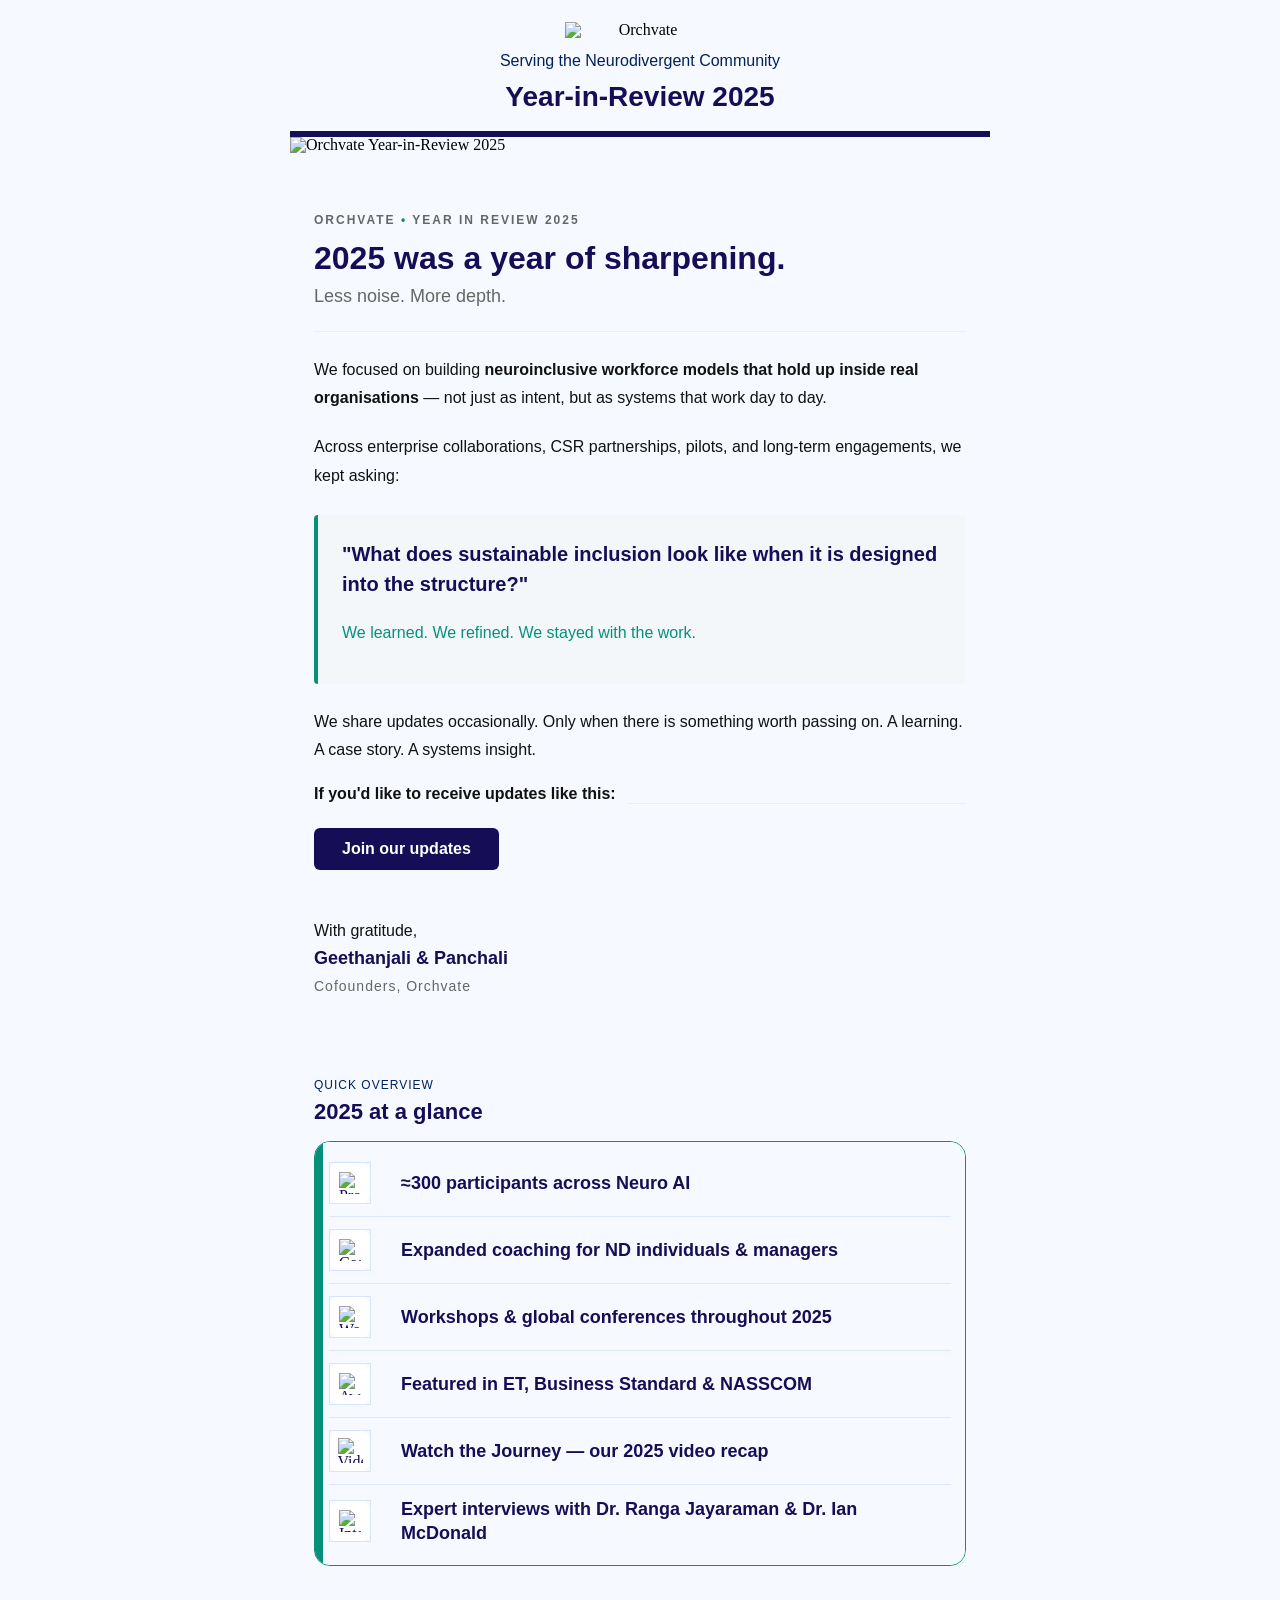
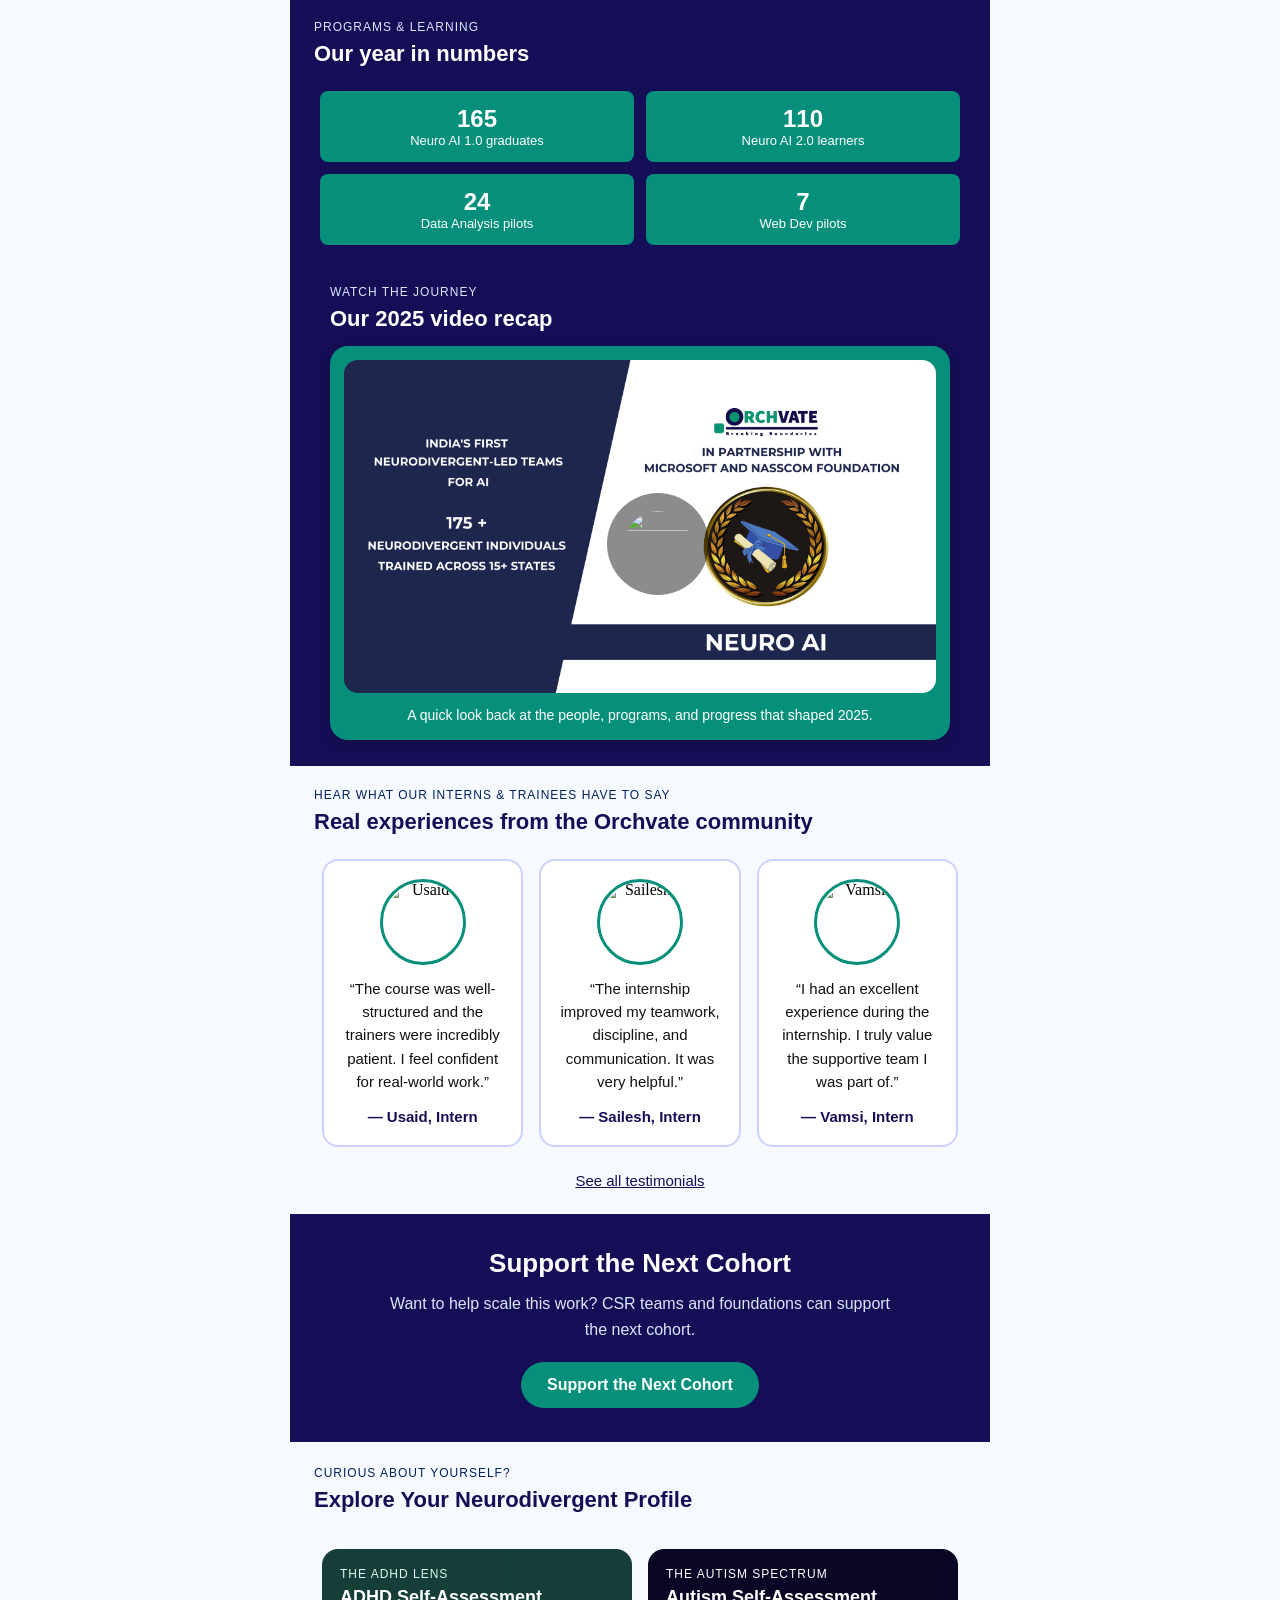
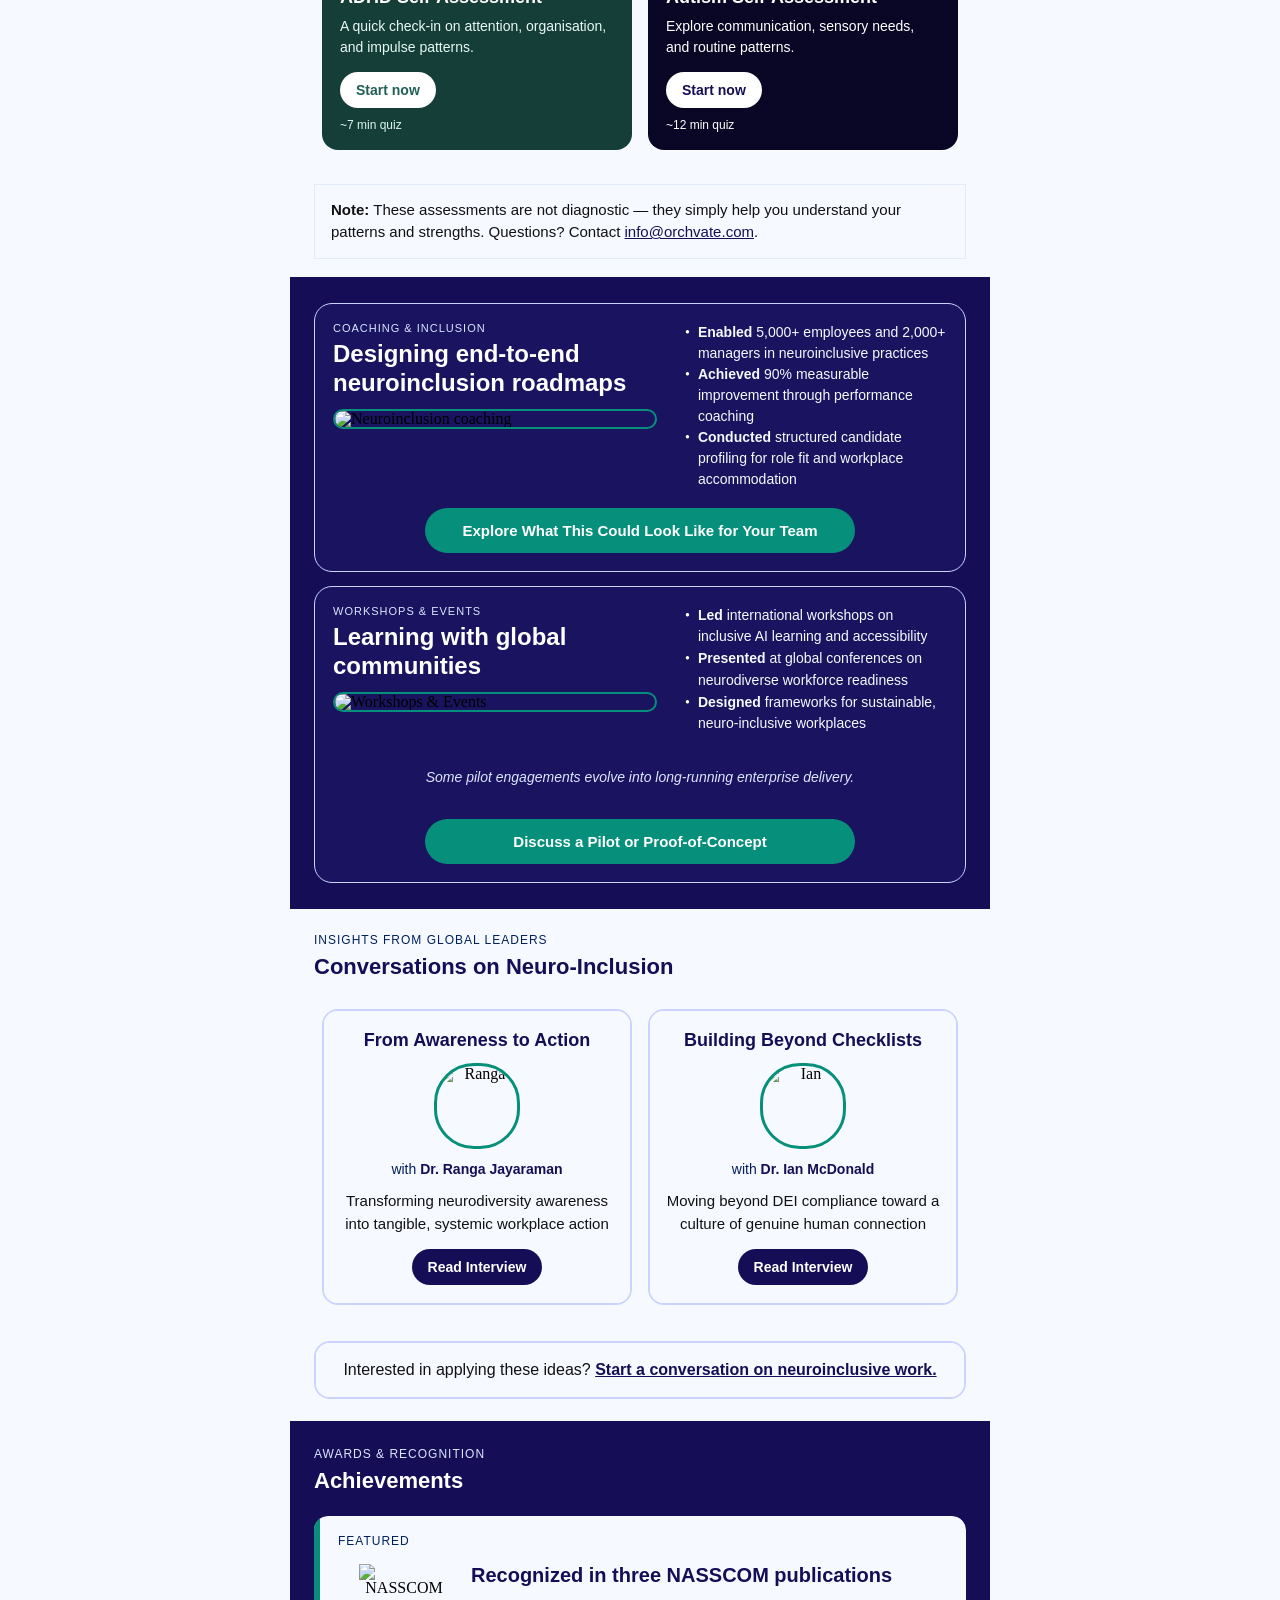
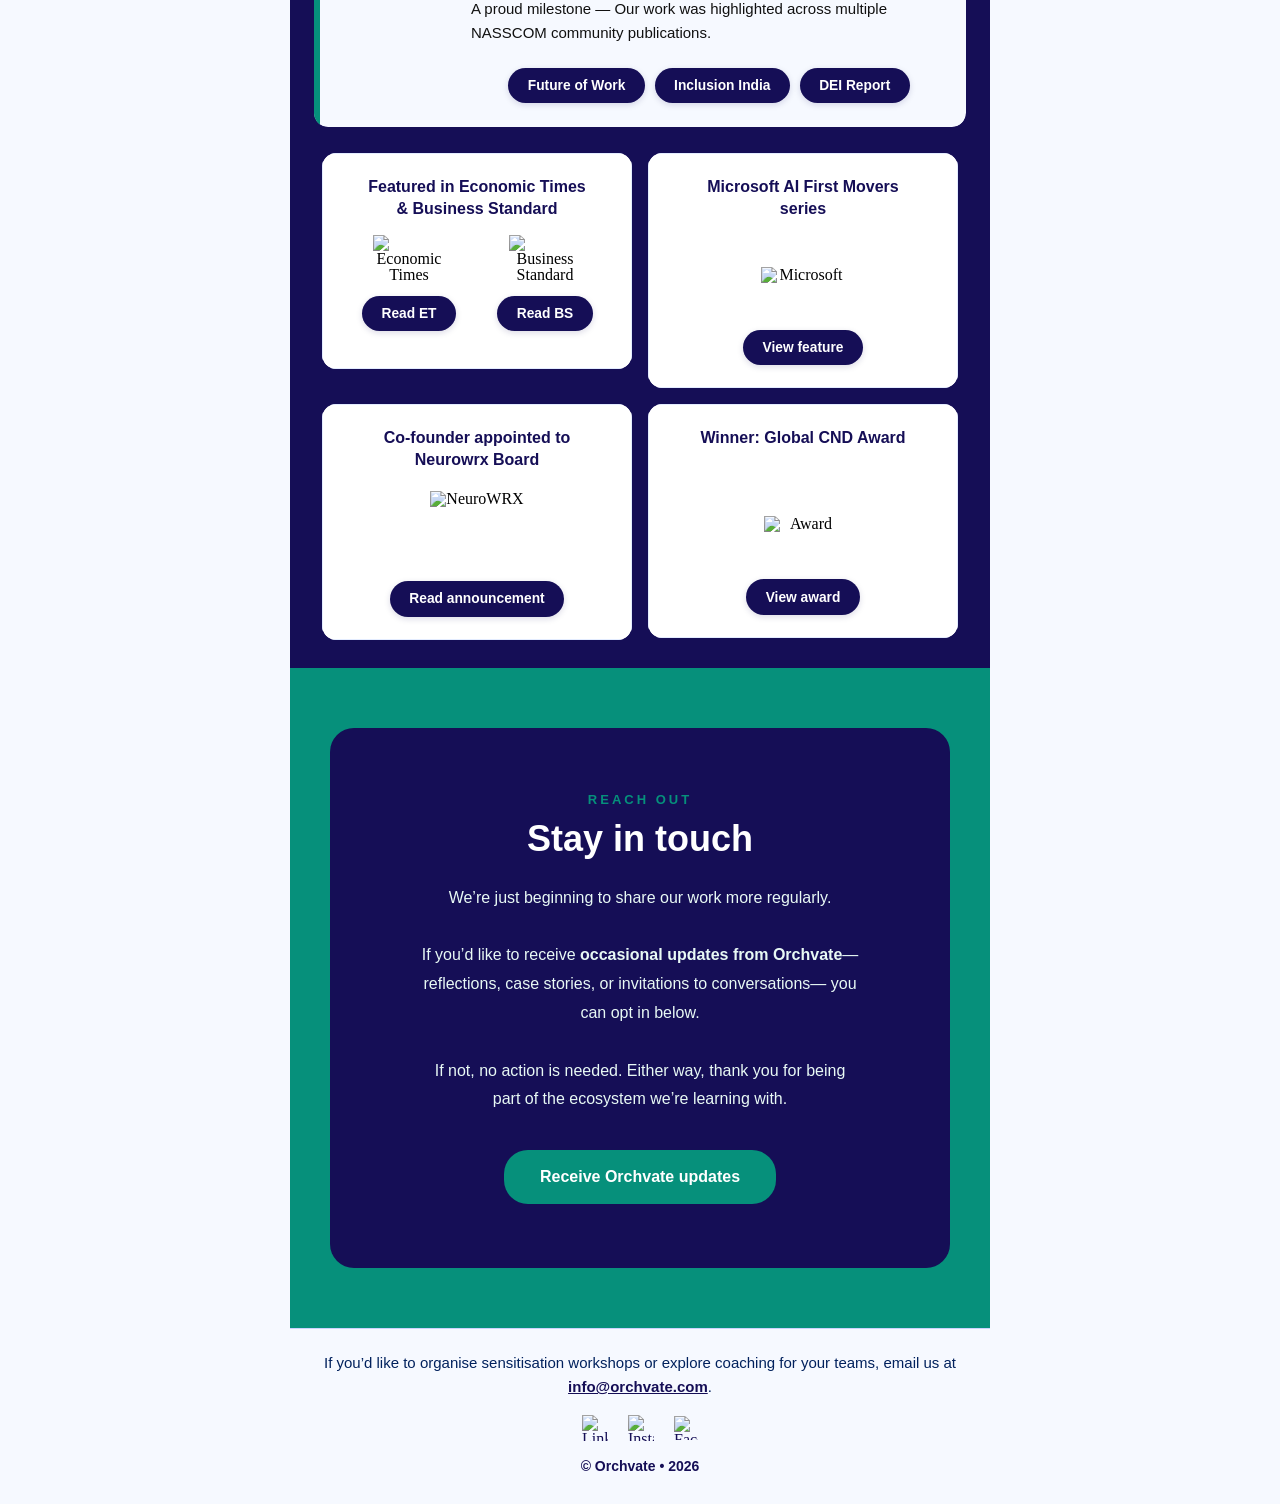
==== index.html @ f8063598 "Updated email template styling and mobile responsiveness" ====
<!DOCTYPE html>
<html xmlns:v="urn:schemas-microsoft-com:vml" xmlns:o="urn:schemas-microsoft-com:office:office">
<head>
  <meta charset="UTF-8">
  <meta http-equiv="X-UA-Compatible" content="IE=edge">
  <meta name="viewport" content="width=device-width, initial-scale=1.0">
  <title>Orchvate | Year-in-Review 2025</title>
  <!--[if (gte mso 9)|(IE)]>
  <xml>
    <o:OfficeDocumentSettings>
      <o:AllowPNG/>
      <o:PixelsPerInch>96</o:PixelsPerInch>
    </o:OfficeDocumentSettings>
  </xml>
  <![endif]-->
<script type="text/javascript">
var appInsights=window.appInsights||function(a){
function b(a){t[a]=function(){var b=arguments;t.queue.push(function(){t[a].apply(t,b)})}}
var t={config:a},u=document,v=window,o="script",s=u.createElement(o),f,l;
s.src="https://js.monitor.azure.com/scripts/b/ai.2.min.js";
u.getElementsByTagName(o)[0].parentNode.appendChild(s);
t.cookie=u.cookie;
t.queue=[];
for(f=["trackEvent","trackPageView","trackException","trackTrace","trackDependencyData"];f.length;)b(f.pop());
return t;
}({
connectionString: "InstrumentationKey=6f8ab2d0-e0c7-4ea2-8169-5edf9242551f;IngestionEndpoint=https://eastus-8.in.applicationinsights.azure.com/;LiveEndpoint=https://eastus.livediagnostics.monitor.azure.com/;ApplicationId=22361aff-ba99-461e-9760-3ef1b5212236"
});
window.appInsights=appInsights;
appInsights.trackPageView();
</script>  
<style type="text/css">
		body{
			margin:0;
			padding:0;
			background:#f6f9ff;
			-webkit-text-size-adjust:100%;
			-ms-text-size-adjust:100%;
		}
		table,td{
			border-collapse:collapse;
			mso-table-lspace:0pt;
			mso-table-rspace:0pt;
		}
		img{
			border:0;
			height:auto;
			line-height:100%;
			outline:none;
			text-decoration:none;
			-ms-interpolation-mode:bicubic;
			display:block;
		}
		a{
			text-decoration:none;
			color:#150e56;
		}
		.ExternalClass *{
			line-height:100%;
		}
		.appleLinks a{
			color:inherit !important;
			text-decoration:none !important;
		}
		.container{
			width:100%;
			max-width:700px;
			margin:0 auto;
		}
		.pb-0{
			padding-bottom:0 !important;
		}
		.pt-0{
			padding-top:0 !important;
		}
		.px{
			padding-left:24px;
			padding-right:24px;
		}
		.section-title{
			font-family:Arial,Helvetica,sans-serif;
			color:#150e56;
			font-size:22px;
			line-height:1.3;
			margin:0;
			font-weight:bold;
		}
		.body-text{
			font-family:Arial,Helvetica,sans-serif;
			color:#111111;
			font-size:16px;
			line-height:1.6;
			margin:0;
		}
		.eyebrow{
			font-family:Arial,Helvetica,sans-serif;
			color:#01215d;
			font-size:12px;
			letter-spacing:1px;
			text-transform:uppercase;
			margin:0;
		}
		.stat-box{
			background:#f6f9ff;
			border:1px solid #e3ecff;
			border-radius:8px;
		}
		.stat-number{
			font-size:24px;
			font-weight:bold;
			color:#150e56;
			font-family:Arial,Helvetica,sans-serif;
		}
		.stat-label{
			font-size:13px;
			color:#01215d;
			font-family:Arial,Helvetica,sans-serif;
		}
		.btn{
			background:#150e56;
			color:#ffffff;
			border-radius:24px;
		}
		.btn a{
			color:#ffffff !important;
			display:inline-block;
			padding:12px 20px;
			font-family:Arial,Helvetica,sans-serif;
			font-size:16px;
		}
		.footer-text{
			font-family:Arial,Helvetica,sans-serif;
			color:#f6f9ff;
			font-size:13px;
			line-height:1.6;
			margin:0;
		}
	@media screen and (max-width:599px){
		.px{
			padding-left:16px !important;
			padding-right:16px !important;
		}
		#general_conversation td[style*="padding:60px"] {
			padding: 40px 16px !important;
		}
		.newsletter-card {
			padding: 40px 20px !important;
			border-radius: 16px !important;
		}
		.newsletter-heading {
			font-size: 26px !important;
		}
		.newsletter-text {
			font-size: 15px !important;
			text-align: center !important;
		}
		.stack td{
			display:block !important;
			width:100% !important;
		}
		.stack, .stack table, .stack td, .stack tr {
			height: auto !important;
			padding-left: 4px !important;
			padding-right: 4px !important;
		}
		.mobile-center, .mobile-center td, .mobile-center h3, .mobile-center p, .mobile-center h4 {
			text-align:center !important;
		}
		.btn-stack {
			display: block !important;
			width: 100% !important;
			margin-bottom: 15px !important;
			padding-right: 0 !important;
		}
		.btn-stack table {
			width: 100% !important;
		}
		.btn-stack table a {
			display: block !important;
			text-align: center !important;
		}
		#awards .px {
			text-align: center !important;
		}
		#awards .stack td {
			padding-top: 15px !important;
			padding-bottom: 15px !important;
		}
		#awards .stack > tbody > tr > td {
			padding-bottom: 10px !important;
		}
		td[style*="linear-gradient"] {
			padding-left: 20px !important;
			background: linear-gradient(to right, #06907b 0, #06907b 10px, #f6f9ff 10px, #f6f9ff 100%) !important;
		}
	}

    /* NASSCOM Achievements Buttons (Desktop & Global) */
    .nasscom-btns td {
        padding: 5px !important;
    }
    .nasscom-btn {
        display: inline-block !important;
        background-color: #150e56 !important;
        color: #ffffff !important;
        padding: 10px 22px !important;
        border-radius: 999px !important;
        font-family: Arial, sans-serif !important;
        font-size: 14px !important;
        font-weight: bold !important;
        text-decoration: none !important;
        transition: all 0.3s ease !important;
        box-shadow: 0 2px 6px rgba(21, 14, 86, 0.15) !important;
    }
    .nasscom-btn:visited { color: #ffffff !important; }
    .nasscom-btn:hover {
        background-color: #01215d !important;
        transform: translateY(-2px) !important;
        box-shadow: 0 5px 15px rgba(21, 14, 86, 0.3) !important;
        color: #ffffff !important;
    }

    @media screen and (max-width:599px){
        .nasscom-btns tr {
            display: block !important;
            text-align: center !important;
        }
		.nasscom-btns td {
			display: inline-block !important;
			width: 48% !important;
			padding: 4px !important;
			box-sizing: border-box !important;
            vertical-align: top !important;
		}
		.nasscom-btns td:last-child {
			width: 100% !important;
			display: block !important;
			padding-top: 10px !important;
		}
        .nasscom-btn {
            display: block !important;
            max-width: 160px !important;
            margin: 0 auto !important;
            padding: 12px 10px !important;
            font-size: 13px !important;
        }
	}
	.modal-overlay {
		position: fixed;
		top: 0;
		left: 0;
		width: 100%;
		height: 100%;
		background: rgba(0, 0, 0, 0.7);
		display: none;
		align-items: center;
		justify-content: center;
		z-index: 99999;
		backdrop-filter: blur(5px);
		padding: 20px;
		box-sizing: border-box;
	}
	.modal-content {
		background: #ffffff;
		width: 100%;
		max-width: 550px;
		max-height: 90vh; /* Limit height to 90% of viewport */
		overflow-y: auto; /* Add vertical scrollbar if needed */
		padding: 35px;
		border-radius: 16px;
		position: relative;
		box-shadow: 0 25px 50px -12px rgba(0, 0, 0, 0.25);
		animation: modalFadeIn 0.4s ease-out;
		box-sizing: border-box;
		font-family: Arial, Helvetica, sans-serif;
	}
	/* Custom scrollbar for better look */
	.modal-content::-webkit-scrollbar {
		width: 8px;
	}
	.modal-content::-webkit-scrollbar-track {
		background: #f1f1f1;
		border-radius: 10px;
	}
	.modal-content::-webkit-scrollbar-thumb {
		background: #cad3ff;
		border-radius: 10px;
	}
	.modal-content::-webkit-scrollbar-thumb:hover {
		background: #150e56;
	}
	@keyframes modalFadeIn {
		from { opacity: 0; transform: scale(0.95); }
		to { opacity: 1; transform: scale(1); }
	}
	.modal-close {
		position: absolute;
		top: 15px;
		right: 15px;
		font-size: 28px;
		cursor: pointer;
		color: #999;
		line-height: 1;
		transition: color 0.2s;
	}
	.modal-close:hover { color: #150e56; }
	.modal-logo { text-align: center; margin-bottom: 25px; }
	.modal-logo img { width: 140px; margin: 0 auto; display: block; }
	.modal-title { font-size: 26px; color: #150e56; font-weight: bold; margin-bottom: 12px; }
	.modal-desc { font-size: 15px; line-height: 1.6; color: #333; margin-bottom: 20px; }
	.modal-notice { 
		background: #f4f7fa; padding: 12px 16px; border-left: 4px solid #06907b; 
		border-radius: 4px; font-size: 13px; color: #666; margin-bottom: 20px;
	}
	.modal-form-group { margin-bottom: 18px; }
	.modal-label { display: block; font-size: 14px; font-weight: bold; color: #150e56; margin-bottom: 6px; }
	.modal-input { 
		width: 100%; padding: 12px; border: 1px solid #cad3ff; border-radius: 8px; 
		box-sizing: border-box; font-size: 15px; outline: none; transition: border-color 0.2s;
		font-family: inherit;
	}
	.modal-input:focus { border-color: #150e56; }
	.modal-input.invalid { border-color: #cf222e; background: #fff8f8; }
	.modal-error { color: #cf222e; font-size: 12px; margin-top: 4px; display: none; }
	.modal-consent { display: flex; align-items: flex-start; gap: 10px; margin-top: 20px; cursor: pointer; }
	.modal-consent input { margin-top: 3px; }
	.modal-consent-text { font-size: 14px; color: #666; line-height: 1.4; }
	.modal-submit { 
		background: #150e56; color: #fff; border: none; padding: 14px 30px; 
		border-radius: 30px; font-size: 16px; font-weight: bold; cursor: pointer; 
		width: 100%; margin-top: 25px; transition: background 0.2s;
		font-family: inherit;
	}
	.modal-submit:hover { background: #01215d; }
	

	.success-icon {
		width: 70px;
		height: 70px;
		background: #06907b;
		border-radius: 50%;
		display: flex;
		align-items: center;
		justify-content: center;
		margin: 0 auto 20px;
	}
	.success-icon svg { width: 40px; height: 40px; fill: white; }
	.modal-success { text-align: center; display: none; }
	.modal-success h2 { font-size: 24px; color: #150e56; margin-bottom: 15px; font-weight: bold; }
	.modal-success p { font-size: 15px; color: #555; line-height: 1.6; margin-bottom: 15px; }
	.success-divider { height: 4px; background: #06907b; width: 60px; margin: 20px auto; border-radius: 2px; }
</style></head>
<body style="margin:0; padding:0;">

  <table role="presentation" width="100%" cellpadding="0" cellspacing="0" border="0" bgcolor="#f6f9ff"></table>
    <tr>
      <td align="center">
        <table role="presentation" class="container" width="100%" cellpadding="0" cellspacing="0" border="0" bgcolor="#f6f9ff" style="background:#f6f9ff;">
          <tr>
            
     <!-- =========================
              HEADER
     ========================= -->
  <tr>
    <td bgcolor="#f6f9ff" class="px" style="padding-top:22px;padding-bottom:18px;text-align:center;">

      <img src="https://mcusercontent.com/201e76b8f447ee4c8b7fbe53e/images/c2e0273b-0dab-d392-fe35-965293bee40c.png"
          width="150"
          alt="Orchvate"
          style="display:block;margin:0 auto 10px;border:0;outline:none;text-decoration:none;height:auto;">

      <p style="margin:0 0 6px;font-family:Arial,Helvetica,sans-serif;font-size:16px;line-height:1.6;color:#01215d;">
        Serving the Neurodivergent Community
      </p>

      <p style="margin:0;font-family:Arial,Helvetica,sans-serif;font-size:28px;line-height:1.2;color:#150e56;font-weight:bold;">
        Year-in-Review 2025
      </p>

    </td>
  </tr>

  <tr>
    <td bgcolor="#150e56" style="height:6px;line-height:6px;font-size:6px;">&nbsp;</td>
  </tr>

    <tr>
    <td style="padding:0;">
      <img
        src="https://mcusercontent.com/201e76b8f447ee4c8b7fbe53e/images/01b83340-f389-9714-871e-f30c2512ade4.png"
        width="700"
        alt="Orchvate Year-in-Review 2025"
        style="display:block;width:100%;max-width:700px;height:auto;"
        border="0"
      >
    </td>
  </tr>

 <!-- NOTE FROM FOUNDERS -->
  <tr>
    <td class="px" style="padding-top:60px; padding-bottom:60px; background-color:#f6f9ff; text-align:left;">
      
      <div style="margin:0;">

        <p style="margin:0 0 12px; font-family:Arial,Helvetica,sans-serif; font-size:12px; letter-spacing:2px; text-transform:uppercase; color:#666; font-weight:bold;">
          Orchvate <span style="color:#06907b;">•</span> Year in Review 2025
        </p>

        <h1 style="margin:0 0 8px; font-family:Arial,Helvetica,sans-serif; font-size:32px; line-height:1.2; font-weight:bold; color:#150e56;">
          2025 was a year of sharpening.
        </h1>
        
        <p style="margin:0 0 24px; font-family:Arial,Helvetica,sans-serif; font-size:18px; color:#666;">
          Less noise. More depth.
        </p>

        <div style="height:1px; background:#eeeeee; margin:0 0 24px;"></div>

        <p class="body-text" style="margin:0 0 20px; font-size:16px; line-height:1.8; color:#111111;">
          We focused on building <strong>neuroinclusive workforce models that hold up inside real organisations</strong> — not just as intent, but as systems that work day to day.
        </p>

        <p class="body-text" style="margin:0 0 20px; font-size:16px; line-height:1.8; color:#111111;">
          Across enterprise collaborations, CSR partnerships, pilots, and long-term engagements, we kept asking:
        </p>

        <div style="margin:24px 0; padding:24px; background-color:#f4f7fa; border-left:4px solid #06907b; border-radius:4px;">
          <p style="margin:0 0 20px; font-family:Arial,Helvetica,sans-serif; font-size:20px; line-height:1.5; color:#150e56; font-weight:bold;">
            "What does sustainable inclusion look like when it is designed into the structure?"
          </p>
          <p style="margin:0 0 12px; font-family:Arial,Helvetica,sans-serif; font-size:16px; line-height:1.8; color:#06907b; font-weight:normal;">
            We learned. We refined. We stayed with the work.
          </p>
          
        </div>

        <p class="body-text" style="margin:0 0 20px; font-size:16px; line-height:1.8; color:#111111;">
          We share updates occasionally. Only when there is something worth passing on. A learning. A case story. A systems insight.
        </p>

        <table role="presentation" width="100%" cellpadding="0" cellspacing="0" border="0" style="margin-bottom:20px;">
          <tr>
            <td style="font-family:Arial,Helvetica,sans-serif; font-size:16px; color:#111111; font-weight:bold; width:1%; white-space:nowrap; padding-right:12px;">
              If you'd like to receive updates like this:
            </td>
            <td style="border-bottom:1px solid #eeeeee;">&nbsp;</td>
          </tr>
        </table>

        <table role="presentation" cellpadding="0" cellspacing="0" border="0" style="margin: 24px 0 48px;">
          <tr>
            <td bgcolor="#150e56" style="border-radius:6px;">
              <a href="#" class="open-newsletter" style="display:inline-block; font-family:Arial,Helvetica,sans-serif; color:#ffffff; text-decoration:none; padding:12px 28px; font-size:16px; font-weight:bold;">
                Join our updates
              </a>
            </td>
          </tr>
        </table>

        <!-- Sign-off -->
        <p style="margin:0; font-family:Arial,Helvetica,sans-serif; font-size:16px; color:#111111; line-height:1.6;">
          With gratitude,<br>
          <strong style="font-size:18px; color:#150e56;">Geethanjali &amp; Panchali</strong><br>
          <span style="font-size:14px; color:#666; letter-spacing:1px;">Cofounders, Orchvate</span>
        </p>

      </div>

    </td>
  </tr>
          
<!-- =========================================
     HIGHLIGHTS OF 2025
     ========================================= -->
<tr>
  <td class="px" style="padding-top:20px;padding-bottom:16px;">

    <p class="eyebrow" style="margin:0;">Quick Overview</p>

    <h2 class="section-title" style="margin:6px 0 14px;">
      2025 at a glance
    </h2>

    <!-- Rounded wrapper (DIV handles corners reliably) -->
    <div style="border-radius:16px;overflow:hidden;border:1px solid #06907b;background:#f6f9ff;">

      <table role="presentation" width="100%" cellpadding="0" cellspacing="0" border="0">
        <tr>

          <!-- SINGLE CELL so corners + green bar are one clipped shape -->
          <td style="
            padding:8px 14px;
            background:
              linear-gradient(to right, #06907b 0, #06907b 8px, #f6f9ff 8px, #f6f9ff 100%);
          ">

            <!-- ===== ITEM 1 ===== -->
            <a href="#programs" style="display:block;text-decoration:none;color:#150e56;">
              <table role="presentation" width="100%" cellpadding="0" cellspacing="0" border="0">
                <tr>
                  <td width="52" valign="middle" style="padding:12px 10px 12px 0;">
                    <table role="presentation" cellpadding="0" cellspacing="0" border="0"
                           style="border:1px solid #d7e4ff;border-radius:12px;background:#ffffff;">
                      <tr>
                        <td align="center" valign="middle" width="40" height="40" style="width:40px;height:40px;">
                          <img src="https://mcusercontent.com/201e76b8f447ee4c8b7fbe53e/images/3832d092-3869-e471-fa13-8bcb9f7d44f9.png" width="22" height="22" alt="Programs"
                               style="display:block;border:0;outline:none;text-decoration:none;">
                        </td>
                      </tr>
                    </table>
                  </td>

                  <td valign="middle" style="padding:12px 10px;">
                    <span style="font-family:Arial,Helvetica,sans-serif;font-size:18px;line-height:1.35;font-weight:bold;color:#150e56;">
                      ≈300 participants across Neuro AI
                    </span>
                  </td>

                  <td width="24" align="right" valign="middle" style="padding:12px 0;">
                    <img src="https://img.icons8.com/material-rounded/24/150e56/chevron-right.png"
                         width="16" height="16" alt=""
                         style="display:block;border:0;opacity:0.7;">
                  </td>
                </tr>
              </table>
            </a>

            <div style="height:1px;line-height:1px;font-size:1px;background:#dbe6ff;">&nbsp;</div>

            <!-- ===== ITEM 2 ===== -->
            <a href="#coaching" style="display:block;text-decoration:none;color:#150e56;">
              <table role="presentation" width="100%" cellpadding="0" cellspacing="0" border="0">
                <tr>
                  <td width="52" valign="middle" style="padding:12px 10px 12px 0;">
                    <table role="presentation" cellpadding="0" cellspacing="0" border="0"
                           style="border:1px solid #d7e4ff;border-radius:12px;background:#ffffff;">
                      <tr>
                        <td align="center" valign="middle" width="40" height="40" style="width:40px;height:40px;">
                          <img src="https://mcusercontent.com/201e76b8f447ee4c8b7fbe53e/images/b7219125-1c48-6fdc-58e1-6c61f6c32b1a.png" width="22" height="22" alt="Coaching"
                               style="display:block;border:0;outline:none;text-decoration:none;">
                        </td>
                      </tr>
                    </table>
                  </td>

                  <td valign="middle" style="padding:12px 10px;">
                    <span style="font-family:Arial,Helvetica,sans-serif;font-size:18px;line-height:1.35;font-weight:bold;color:#150e56;">
                      Expanded coaching for ND individuals &amp; managers
                    </span>
                  </td>

                  <td width="24" align="right" valign="middle" style="padding:12px 0;">
                    <img src="https://img.icons8.com/material-rounded/24/150e56/chevron-right.png"
                         width="16" height="16" alt=""
                         style="display:block;border:0;opacity:0.7;">
                  </td>
                </tr>
              </table>
            </a>

            <div style="height:1px;line-height:1px;font-size:1px;background:#dbe6ff;">&nbsp;</div>

            <!-- ===== ITEM 3 ===== -->
            <a href="#workshops" style="display:block;text-decoration:none;color:#150e56;">
              <table role="presentation" width="100%" cellpadding="0" cellspacing="0" border="0">
                <tr>
                  <td width="52" valign="middle" style="padding:12px 10px 12px 0;">
                    <table role="presentation" cellpadding="0" cellspacing="0" border="0"
                           style="border:1px solid #d7e4ff;border-radius:12px;background:#ffffff;">
                      <tr>
                        <td align="center" valign="middle" width="40" height="40" style="width:40px;height:40px;">
                          <img src="https://mcusercontent.com/201e76b8f447ee4c8b7fbe53e/images/9ced223b-7a28-e735-2c57-ca64920260ee.png" width="22" height="22" alt="Workshops"
                               style="display:block;border:0;outline:none;text-decoration:none;">
                        </td>
                      </tr>
                    </table>
                  </td>

                  <td valign="middle" style="padding:12px 10px;">
                    <span style="font-family:Arial,Helvetica,sans-serif;font-size:18px;line-height:1.35;font-weight:bold;color:#150e56;">
                      Workshops &amp; global conferences throughout 2025
                    </span>
                  </td>

                  <td width="24" align="right" valign="middle" style="padding:12px 0;">
                    <img src="https://img.icons8.com/material-rounded/24/150e56/chevron-right.png"
                         width="16" height="16" alt=""
                         style="display:block;border:0;opacity:0.7;">
                  </td>
                </tr>
              </table>
            </a>

            <div style="height:1px;line-height:1px;font-size:1px;background:#dbe6ff;">&nbsp;</div>

            <!-- ===== ITEM 4 ===== -->
            <a href="#awards" style="display:block;text-decoration:none;color:#150e56;">
              <table role="presentation" width="100%" cellpadding="0" cellspacing="0" border="0">
                <tr>
                  <td width="52" valign="middle" style="padding:12px 10px 12px 0;">
                    <table role="presentation" cellpadding="0" cellspacing="0" border="0"
                           style="border:1px solid #d7e4ff;border-radius:12px;background:#ffffff;">
                      <tr>
                        <td align="center" valign="middle" width="40" height="40" style="width:40px;height:40px;">
                          <img src="https://mcusercontent.com/201e76b8f447ee4c8b7fbe53e/images/3bcdde5e-4d3e-f4f8-a1d0-76fcc85c5336.png" width="22" height="22" alt="Awards"
                               style="display:block;border:0;outline:none;text-decoration:none;">
                        </td>
                      </tr>
                    </table>
                  </td>

                  <td valign="middle" style="padding:12px 10px;">
                    <span style="font-family:Arial,Helvetica,sans-serif;font-size:18px;line-height:1.35;font-weight:bold;color:#150e56;">
                      Featured in ET, Business Standard &amp; NASSCOM
                    </span>
                  </td>

                  <td width="24" align="right" valign="middle" style="padding:12px 0;">
                    <img src="https://img.icons8.com/material-rounded/24/150e56/chevron-right.png"
                         width="16" height="16" alt=""
                         style="display:block;border:0;opacity:0.7;">
                  </td>
                </tr>
              </table>
            </a>

            <div style="height:1px;line-height:1px;font-size:1px;background:#dbe6ff;">&nbsp;</div>

            <!-- ===== ITEM 5 ===== -->
            <a href="#watchjourney" style="display:block;text-decoration:none;color:#150e56;">
              <table role="presentation" width="100%" cellpadding="0" cellspacing="0" border="0">
                <tr>
                  <td width="52" valign="middle" style="padding:12px 10px 12px 0;">
                    <table role="presentation" cellpadding="0" cellspacing="0" border="0"
                           style="border:1px solid #d7e4ff;border-radius:12px;background:#ffffff;">
                      <tr>
                        <td align="center" valign="middle" width="40" height="40" style="width:40px;height:40px;">
                          <img src="https://mcusercontent.com/201e76b8f447ee4c8b7fbe53e/images/863fab7a-5c10-2d66-81ab-dc73c53f7645.png" width="25" height="25" alt="Video"
                               style="display:block;border:0;outline:none;text-decoration:none;">
                        </td>
                      </tr>
                    </table>
                  </td>

                  <td valign="middle" style="padding:12px 10px;">
                    <span style="font-family:Arial,Helvetica,sans-serif;font-size:18px;line-height:1.35;font-weight:bold;color:#150e56;">
                      Watch the Journey — our 2025 video recap
                    </span>
                  </td>

                  <td width="24" align="right" valign="middle" style="padding:12px 0;">
                    <img src="https://img.icons8.com/material-rounded/24/150e56/chevron-right.png"
                         width="16" height="16" alt=""
                         style="display:block;border:0;opacity:0.7;">
                  </td>
                </tr>
              </table>
            </a>

            <div style="height:1px;line-height:1px;font-size:1px;background:#dbe6ff;">&nbsp;</div>

            <!-- ===== ITEM 6 ===== -->
            <a href="#leader_interviews" style="display:block;text-decoration:none;color:#150e56;">
              <table role="presentation" width="100%" cellpadding="0" cellspacing="0" border="0">
                <tr>
                  <td width="52" valign="middle" style="padding:12px 10px 12px 0;">
                    <table role="presentation" cellpadding="0" cellspacing="0" border="0"
                           style="border:1px solid #d7e4ff;border-radius:12px;background:#ffffff;">
                      <tr>
                        <td align="center" valign="middle" width="40" height="40" style="width:40px;height:40px;">
                          <img src="https://mcusercontent.com/201e76b8f447ee4c8b7fbe53e/images/28d2c0b8-db51-d99d-f013-09dbf15f8087.png" width="22" height="22" alt="Interviews"
                               style="display:block;border:0;outline:none;text-decoration:none;">
                        </td>
                      </tr>
                    </table>
                  </td>

                  <td valign="middle" style="padding:12px 10px;">
                    <span style="font-family:Arial,Helvetica,sans-serif;font-size:18px;line-height:1.35;font-weight:bold;color:#150e56;">
                      Expert interviews with Dr. Ranga Jayaraman &amp; Dr. Ian McDonald
                    </span>
                  </td>

                  <td width="24" align="right" valign="middle" style="padding:12px 0;">
                    <img src="https://img.icons8.com/material-rounded/24/150e56/chevron-right.png"
                         width="16" height="16" alt=""
                         style="display:block;border:0;opacity:0.7;">
                  </td>
                </tr>
              </table>
            </a>

          </td>
        </tr>
      </table>

    </div>

  </td>
</tr>

<tr>
  <td style="height:18px;line-height:18px;font-size:18px;">&nbsp;</td>
</tr>

  <!-- =========================================
     PROGRAMS + VIDEO 
     ========================================= -->
<tr id="programs">
  <td bgcolor="#150e56" style="padding:0;">
    <table role="presentation" width="100%" cellpadding="0" cellspacing="0" border="0">

      <!-- ===== PROGRAMS & LEARNING: STATS ===== -->
      <tr>
        <td class="px" style="padding-top:20px;padding-bottom:8px;">
          <p style="margin:0;font-family:Arial,Helvetica,sans-serif;font-size:12px;letter-spacing:1px;text-transform:uppercase;color:#dbe6ff;">
            Programs &amp; Learning
          </p>
          <h2 style="margin:6px 0 0;font-family:Arial,Helvetica,sans-serif;font-size:22px;line-height:1.3;font-weight:bold;color:#ffffff;">
            Our year in numbers
          </h2>
        </td>
      </tr>

      <tr>
        <td class="px" style="padding-top:8px;padding-bottom:10px;">
          <table role="presentation" width="100%" cellpadding="0" cellspacing="0" border="0" class="stack">
            <tr>
              <td width="50%" style="padding:6px;">
                <table role="presentation" width="100%">
                  <tr>
                    <td align="center" style="padding:14px;background:#06907b;border-radius:8px;">
                      <div style="font-size:24px;font-weight:bold;color:#ffffff;font-family:Arial,Helvetica,sans-serif;">165</div>
                      <div style="font-size:13px;color:#ffffff;font-family:Arial,Helvetica,sans-serif;">Neuro AI 1.0 graduates</div>
                    </td>
                  </tr>
                </table>
              </td>

              <td width="50%" style="padding:6px;">
                <table role="presentation" width="100%">
                  <tr>
                    <td align="center" style="padding:14px;background:#06907b;border-radius:8px;">
                      <div style="font-size:24px;font-weight:bold;color:#ffffff;font-family:Arial,Helvetica,sans-serif;">110</div>
                      <div style="font-size:13px;color:#ffffff;font-family:Arial,Helvetica,sans-serif;">Neuro AI 2.0 learners</div>
                    </td>
                  </tr>
                </table>
              </td>
            </tr>

            <tr>
              <td width="50%" style="padding:6px;">
                <table role="presentation" width="100%">
                  <tr>
                    <td align="center" style="padding:14px;background:#06907b;border-radius:8px;">
                      <div style="font-size:24px;font-weight:bold;color:#ffffff;font-family:Arial,Helvetica,sans-serif;">24</div>
                      <div style="font-size:13px;color:#ffffff;font-family:Arial,Helvetica,sans-serif;">Data Analysis pilots</div>
                    </td>
                  </tr>
                </table>
              </td>

              <td width="50%" style="padding:6px;">
                <table role="presentation" width="100%">
                  <tr>
                    <td align="center" style="padding:14px;background:#06907b;border-radius:8px;">
                      <div style="font-size:24px;font-weight:bold;color:#ffffff;font-family:Arial,Helvetica,sans-serif;">7</div>
                      <div style="font-size:13px;color:#ffffff;font-family:Arial,Helvetica,sans-serif;">Web Dev pilots</div>
                    </td>
                  </tr>
                </table>
              </td>
            </tr>

          </table>
        </td>
      </tr>

      <tr>
        <td style="height:14px;line-height:14px;font-size:14px;">&nbsp;</td>
      </tr>

      <!--=====VIDEO RECAP=====-->
      <tr id="watchjourney">
        <td class="px" align="center" style="padding-top:10px;padding-bottom:26px;">

          <div style="max-width:620px;text-align:left;">
            <p style="margin:0;font-family:Arial,Helvetica,sans-serif;font-size:12px;letter-spacing:1px;text-transform:uppercase;color:#dbe6ff;">
              Watch the Journey
            </p>
            <h2 style="margin:6px 0 12px;font-family:Arial,Helvetica,sans-serif;font-size:22px;line-height:1.3;font-weight:bold;color:#ffffff;">
              Our 2025 video recap
            </h2>
          </div>

          <div style="max-width:620px;margin:0 auto;border-radius:18px;overflow:hidden;background:#06907b;box-shadow: 0 4px 12px rgba(0,0,0,0.15);">
            <table role="presentation" width="100%" cellpadding="0" cellspacing="0" border="0">
              <tr>
                <td style="padding:14px;">

                    <!--[if mso]>
                  <v:roundrect xmlns:v="urn:schemas-microsoft-com:vml" arcsize="6%" stroke="f"
                    href="https://youtu.be/wG5fJqhksS0" style="width:592px;height:333px;">
                    <v:fill type="frame" src="assests/Copy%20of%20Graduation%20Day%20%20Video%20in%20Purple%20and%20Yellow%20Realistic%20Style.png" color="#000000"/>
                    <v:textbox inset="0,0,0,0">
                      <div>
                        <table role="presentation" width="592" height="333" cellpadding="0" cellspacing="0" border="0">
                          <tr>
                            <td align="center" valign="middle">
                              <img src="https://img.icons8.com/ios-filled/100/ffffff/play--v1.png"
                                  width="66" height="66" alt="Play"
                                  style="display:block;border:0;background:rgba(0,0,0,0.45);border-radius:999px;padding:18px;">
                            </td>
                          </tr>
                        </table>
                      </div>
                    </v:textbox>
                  </v:roundrect>
                  <![endif]-->

                  <!--[if !mso]><!-->
                  <a href="https://youtu.be/wG5fJqhksS0" target="_blank" style="display:block;text-decoration:none;">
                    <div style="position:relative;display:block;border-radius:14px;overflow:hidden;background:#000000;">
                      <img src="assests/Thumbnail.png"
                          width="592" height="333"
                          alt="Watch our 2025 recap video"
                          style="display:block;width:100%;max-width:100%;height:auto;border:0;object-fit:cover;">
                      <img src="https://img.icons8.com/ios-filled/100/ffffff/play--v1.png"
                          width="66" height="66" alt=""
                          style="position:absolute;left:50%;top:50%;margin-left:-33px;margin-top:-33px;
                                  display:block;border:0;background:rgba(0,0,0,0.45);border-radius:999px;padding:18px;">
                    </div>
                  </a>
                  <!--<![endif]-->

                  <p style="margin:12px 0 0;font-family:Arial,Helvetica,sans-serif;color:#ffffff;font-size:14px;line-height:1.55;text-align:center;">
                    A quick look back at the people, programs, and progress that shaped 2025.
                  </p>

                </td>
              </tr>
            </table>
          </div>

        </td>
      </tr>

    </table>
  </td>
</tr>
          

<!-- =========================================
     TESTIMONIALS
 ========================================= -->
<tr>
  <td bgcolor="#f6f9ff" style="padding:0;">
    <table role="presentation" width="100%" cellpadding="0" cellspacing="0" border="0">
      <tr>
        <td class="px" style="padding-top:22px;padding-bottom:22px;">

          <p style="margin:0 0 6px;font-family:Arial,Helvetica,sans-serif;font-size:12px;letter-spacing:1px;text-transform:uppercase;color:#01215d;">
            Hear what our interns &amp; trainees have to say
          </p>
          <h2 style="margin:0 0 14px;font-family:Arial,Helvetica,sans-serif;font-size:22px;line-height:1.3;font-weight:bold;color:#150e56;">
            Real experiences from the Orchvate community
          </h2>

          <table role="presentation" width="100%" cellpadding="0" cellspacing="0" border="0" class="stack">
            <tr>

              <!-- CARD 1 -->
              <td width="33.33%" valign="top" style="padding:8px;">
                <div style="border:2px solid #cad3ff;border-radius:16px;overflow:hidden;background:#ffffff;">
                  <table role="presentation" width="100%" cellpadding="0" cellspacing="0" border="0">
                    <tr>
                      <td align="center" valign="top" style="padding:18px;">
                        <img src="https://mcusercontent.com/201e76b8f447ee4c8b7fbe53e/images/e2b2b03c-b20e-67a3-81aa-8ff8e858ec3e.png"
                             width="80" height="80" alt="Usaid"
                             style="display:block;border:3px solid #06907b;border-radius:999px;margin:0 auto 12px;">
                        <p style="font-family:Arial,Helvetica,sans-serif;font-size:15px;line-height:1.55;color:#111;margin:0 0 14px;">
                          “The course was well-structured and the trainers were incredibly patient. I feel confident for real-world work.”
                        </p>
                        <p style="font-family:Arial,Helvetica,sans-serif;font-size:15px;line-height:1.3;color:#150e56;font-weight:bold;margin:0;">
                          — Usaid, Intern
                        </p>
                      </td>
                    </tr>
                  </table>
                </div>
              </td>

              <!-- CARD 2 -->
              <td width="33.33%" valign="top" style="padding:8px;">
                <div style="border:2px solid #cad3ff;border-radius:16px;overflow:hidden;background:#ffffff;">
                  <table role="presentation" width="100%" cellpadding="0" cellspacing="0" border="0">
                    <tr>
                      <td align="center" valign="top" style="padding:18px;">
                        <img src="https://mcusercontent.com/201e76b8f447ee4c8b7fbe53e/images/3d706e6d-e25d-29a4-3e31-9e3a12c34b1d.png"
                             width="80" height="80" alt="Sailesh"
                             style="display:block;border:3px solid #06907b;border-radius:999px;margin:0 auto 12px;">
                        <p style="font-family:Arial,Helvetica,sans-serif;font-size:15px;line-height:1.55;color:#111;margin:0 0 14px;">
                          “The internship improved my teamwork, discipline, and communication. It was very helpful.”
                        </p>
                        <p style="font-family:Arial,Helvetica,sans-serif;font-size:15px;line-height:1.3;color:#150e56;font-weight:bold;margin:0;">
                          — Sailesh, Intern
                        </p>
                      </td>
                    </tr>
                  </table>
                </div>
              </td>

              <!-- CARD 3 -->
              <td width="33.33%" valign="top" style="padding:8px;">
                <div style="border:2px solid #cad3ff;border-radius:16px;overflow:hidden;background:#ffffff;">
                  <table role="presentation" width="100%" cellpadding="0" cellspacing="0" border="0">
                    <tr>
                      <td align="center" valign="top" style="padding:18px;">
                        <img src="https://mcusercontent.com/201e76b8f447ee4c8b7fbe53e/images/add07dd2-9dfb-059a-ba47-18f56d233c0d.png"
                             width="80" height="80" alt="Vamsi"
                             style="display:block;border:3px solid #06907b;border-radius:999px;margin:0 auto 12px;">
                        <p style="font-family:Arial,Helvetica,sans-serif;font-size:15px;line-height:1.55;color:#111;margin:0 0 14px;">
                          “I had an excellent experience during the internship. I truly value the supportive team I was part of.”
                        </p>
                        <p style="font-family:Arial,Helvetica,sans-serif;font-size:15px;line-height:1.3;color:#150e56;font-weight:bold;margin:0;">
                          — Vamsi, Intern
                        </p>
                      </td>
                    </tr>
                  </table>
                </div>
              </td>

            </tr>
          </table>

          <!-- Centered link (FIXED broken quote in your href) -->
          <table role="presentation" width="100%" cellpadding="0" cellspacing="0" border="0">
            <tr>
              <td align="center" style="padding-top:14px;">
                <a href="https://orchvate-my.sharepoint.com/:b:/p/geethanjali_ganapathy/IQDCIYlZmii4RpfW0_UxQLThAaKhi6u3BvKplayBCQXXsOE?e=96QesD"
                   target="_blank"
                   style="font-family:Arial,Helvetica,sans-serif;color:#150e56;font-size:15px;line-height:1.55;text-decoration:underline;">
                  See all testimonials
                </a>
              </td>
            </tr>
          </table>

        </td>
      </tr>
    </table>
  </td>
</tr>

<!-- =========================================
     CTA: SUPPORT THE NEXT COHORT
     ========================================= -->
<tr>
  <td bgcolor="#150e56" style="padding:0;">
    <table role="presentation" width="100%" cellpadding="0" cellspacing="0" border="0">

      <tr>
        <td align="center" class="px" style="padding:34px 18px;">

          <!-- Heading -->
          <h2 style="margin:0 0 12px;font-family:Arial,Helvetica,sans-serif;font-size:26px;line-height:1.2;font-weight:bold;color:#ffffff;">
            Support the Next Cohort
          </h2>

          <!-- Microcopy -->
          <p style="margin:0 0 20px;font-family:Arial,Helvetica,sans-serif;font-size:16px;line-height:1.6;color:#dbe6ff;max-width:520px;">
            Want to help scale this work? CSR teams and foundations can support the next cohort.
          </p>

          <!-- Button -->
          <table role="presentation" cellpadding="0" cellspacing="0" border="0">
            <tr>
              <td bgcolor="#06907b" style="border-radius:999px;">
                <a href="secondform.html?inquiry=Cohort%20%2F%20program%20sponsorship%20(CSR%20%2F%20foundation)" 
                   class="open-inquiry"
                   data-inquiry="Cohort / program sponsorship (CSR / foundation)"
                   style="display:inline-block;font-family:Arial,Helvetica,sans-serif;color:#ffffff;text-decoration:none;padding:14px 26px;font-size:16px;font-weight:bold;border-radius:999px;">
                  Support the Next Cohort
                </a>
              </td>
            </tr>
          </table>

        </td>
      </tr>

    </table>
  </td>
</tr>




          
<tr id="selfassessments">
  <td class="px" style="padding-top:24px;padding-bottom:10px;">    
    <p class="eyebrow" style="margin:0;">Curious about Yourself?</p>
    <h2 class="section-title" style="margin:6px 0 16px;">Explore Your Neurodivergent Profile</h2>
  </td>
</tr>

<tr>
  <td class="px" style="padding-bottom:20px;">

    <table role="presentation" width="100%" cellpadding="0" cellspacing="0" border="0" class="stack">
      <tr>

        <!-- ========================= -->
        <!-- ADHD CARD -->
        <!-- ========================= -->
        <td width="50%" style="padding:8px;" valign="top">

          <!--[if mso]>
          <v:roundrect xmlns:v="urn:schemas-microsoft-com:vml"
            arcsize="12%" stroke="f"
            style="width:260px;height:200px;">
            <v:fill type="tile"
              src="https://mcusercontent.com/201e76b8f447ee4c8b7fbe53e/images/9d8641ea-0f79-2d03-2b9b-3f13d539b9ed.png"
              color="#2f7f73"/>
            <v:textbox inset="18px,18px,18px,18px">
          <![endif]-->

          <div style="
          border-radius:16px;
          background-color:#1f5f55;
          background-image:
            linear-gradient(rgba(0,0,0,0.35), rgba(0,0,0,0.35)),
            url('https://mcusercontent.com/201e76b8f447ee4c8b7fbe53e/images/9f4da7b2-fbe7-5b3d-06d5-5944bf6328e9.png');
          background-repeat:repeat;
          padding:18px;">


            <p style="font-family:Arial;font-size:12px;letter-spacing:1px;text-transform:uppercase;color:#dff6f1;margin:0 0 6px;">
              The ADHD Lens
            </p>

            <h3 style="font-family:Arial;color:#ffffff;font-size:18px;margin:0 0 8px;">
              ADHD Self-Assessment
            </h3>

            <p style="font-family:Arial;color:#e8f9f5;font-size:14px;line-height:1.5;margin:0 0 14px;">
              A quick check-in on attention, organisation, and impulse patterns.
            </p>

            <!-- Button -->
            <table role="presentation" cellpadding="0" cellspacing="0">
              <tr>
                <td bgcolor="#ffffff" style="border-radius:999px;">
                  <a href="https://www.orchvate.com/assessments/adhd.html"
                     style="color:#1f5f55;padding:10px 16px;display:inline-block;font-family:Arial;font-size:14px;font-weight:bold;">
                    Start now
                  </a>
                </td>
              </tr>
            </table>

            <p style="font-family:Arial;font-size:12px;color:#dff6f1;margin:10px 0 0;">
              ~7 min quiz
            </p>

          </div>

          <!--[if mso]>
            </v:textbox>
          </v:roundrect>
          <![endif]-->

        </td>

<!-- ========================= -->
<!-- AUTISM CARD -->
<!-- ========================= -->
<td width="50%" style="padding:8px;" valign="top">

  <!--[if mso]>
  <v:roundrect xmlns:v="urn:schemas-microsoft-com:vml"
    arcsize="12%" stroke="f"
    style="width:260px;height:200px;">
    <v:fill type="tile"
      src="https://mcusercontent.com/201e76b8f447ee4c8b7fbe53e/images/5ba6fdd0-588b-5d29-d771-40a648ead310.png"
      color="#0f0b3f"/>
    <v:textbox inset="18px,18px,18px,18px">
  <![endif]-->

  <div style="
    border-radius:16px;
    background-color:#0f0b3f;
    background-image:
      linear-gradient(rgba(0,0,0,0.42), rgba(0,0,0,0.42)),
      url('https://mcusercontent.com/201e76b8f447ee4c8b7fbe53e/images/05bdf046-d1a7-4778-95ae-30d61862773c.png');
    background-repeat:repeat;
    padding:18px;
  ">

    <p style="font-family:Arial;font-size:12px;letter-spacing:1px;text-transform:uppercase;color:#ffffff;margin:0 0 6px;">
      The Autism Spectrum
    </p>

    <h3 style="font-family:Arial;color:#ffffff;font-size:18px;margin:0 0 8px;">
      Autism Self-Assessment
    </h3>

    <p style="font-family:Arial;color:#ffffff;font-size:14px;line-height:1.5;margin:0 0 14px;">
      Explore communication, sensory needs, and routine patterns.
    </p>

    <!-- Button -->
    <table role="presentation" cellpadding="0" cellspacing="0">
      <tr>
        <td bgcolor="#ffffff" style="border-radius:999px;">
          <a href="https://www.orchvate.com/assessments/autism.html"
             style="color:#150e56;padding:10px 16px;display:inline-block;font-family:Arial;font-size:14px;font-weight:bold;">
            Start now
          </a>
        </td>
      </tr>
    </table>

    <p style="font-family:Arial;font-size:12px;color:#ffffff;margin:10px 0 0;">
      ~12 min quiz
    </p>

  </div>

  <!--[if mso]>
    </v:textbox>
  </v:roundrect>
  <![endif]-->

</td>


      </tr>
    </table>

  </td>
</tr>

<tr>
  <td class="px" style="padding-top:6px;padding-bottom:18px;">
    <table role="presentation" width="100%" cellpadding="0" cellspacing="0" border="0"
      style="background:#f6f9ff;border:1px solid #e3ecff;border-radius:999px;">
      <tr>
        <td style="padding:14px 16px;">
          <p style="font-family:Arial,Helvetica,sans-serif;color:#111111;font-size:15px;line-height:1.5;margin:0;">
            <strong>Note:</strong> These assessments are not diagnostic — they simply help you understand your patterns and strengths.
            Questions? Contact <a href="mailto:info@orchvate.com" style="color:#150e56;text-decoration:underline;">info@orchvate.com</a>.
          </p>
        </td>
      </tr>
    </table>
  </td>
</tr>




<!-- =========================================
     COACHING + WORKSHOPS
     ========================================= -->
  <tr>
  <td bgcolor="#150e56" style="padding:0;">
    <table role="presentation" width="100%" cellpadding="0" cellspacing="0" border="0">

      <!-- ===== COACHING (CARD) ===== -->
<tr id="coaching">
  <td class="px" style="padding-top:26px;padding-bottom:14px;">

    <div style="border-radius:18px;overflow:hidden;border:1px solid #cad3ff;background:#1a135f;">
      <table role="presentation" width="100%" cellpadding="0" cellspacing="0" border="0">

        <tr>
          <td style="padding:18px;">
            <table role="presentation" width="100%" cellpadding="0" cellspacing="0" border="0" class="stack">
              <tr>

                <td width="320" valign="top" style="padding:0 14px 14px 0;">

                  <p style="margin:0 0 6px;font-family:Arial,Helvetica,sans-serif;font-size:11px;letter-spacing:1px;text-transform:uppercase;color:#dbe6ff;">
                    Coaching &amp; Inclusion
                  </p>

                  <h2 style="margin:0 0 12px;font-family:Arial,Helvetica,sans-serif;font-size:24px;line-height:1.2;font-weight:bold;color:#ffffff;">
                    Designing end-to-end neuroinclusion roadmaps
                  </h2>

                  <img src="https://mcusercontent.com/201e76b8f447ee4c8b7fbe53e/images/3f35af94-24ca-14b4-473f-b7689d3ad026.png"
                       width="320" border="0" alt="Neuroinclusion coaching"
                       style="display:block;width:320px;max-width:100%;height:auto;border-radius:16px;border:2px solid #06907b;">
                </td>

                <td width="280" valign="middle" style="padding:0 0 0 14px;">
                  <table role="presentation" width="100%" cellpadding="0" cellspacing="0" border="0">

                    <tr>
                      <td valign="top" style="font-size:14px;color:#ffffff;padding:3px 8px 3px 0;">•</td>
                      <td style="font-family:Arial,Helvetica,sans-serif;color:#f6f9ff;font-size:14px;line-height:1.5;">
                        <strong> Enabled</strong> 5,000+ employees and 2,000+ managers in neuroinclusive practices
                      </td>
                    </tr>

                    <tr>
                      <td valign="top" style="font-size:14px;color:#ffffff;padding:3px 8px 3px 0;">•</td>
                      <td style="font-family:Arial,Helvetica,sans-serif;color:#f6f9ff;font-size:14px;line-height:1.5;">
                        <strong>Achieved</strong> 90% measurable improvement through performance coaching
                      </td>
                    </tr>

                    <tr>
                      <td valign="top" style="font-size:14px;color:#ffffff;padding:3px 8px 3px 0;">•</td>
                      <td style="font-family:Arial,Helvetica,sans-serif;color:#f6f9ff;font-size:14px;line-height:1.5;">
                         <strong>Conducted</strong> structured candidate profiling for role fit and workplace accommodation
                      </td>
                    </tr>

                  </table>
                </td>

              </tr>
            </table>
          </td>
        </tr>

        <tr>
          <td align="center" style="padding:0 18px 18px;">
            <table role="presentation" width="100%" cellpadding="0" cellspacing="0" border="0" style="max-width:430px;">
              <tr>
                <td bgcolor="#06907b" align="center" style="border-radius:999px;">
                  <a href="secondform.html?inquiry=Partnership%20or%20collaboration" 
                     class="open-inquiry"
                     data-inquiry="Partnership or collaboration"
                     style="display:block;font-family:Arial,Helvetica,sans-serif;color:#ffffff;text-decoration:none;padding:14px 18px;font-size:15px;font-weight:bold;border-radius:999px;">
                    Explore What This Could Look Like for Your Team
                  </a>
                </td>
              </tr>
            </table>
          </td>
        </tr>

      </table>
    </div>

  </td>
</tr>


  <!-- ===== WORKSHOPS (CARD) —===== -->
<tr id="workshops">
  <td class="px" style="padding-top:0;padding-bottom:26px;">

    <div style="border-radius:18px;overflow:hidden;border:1px solid #cad3ff;background:#1a135f;">
      <table role="presentation" width="100%" cellpadding="0" cellspacing="0" border="0">

        <tr>
          <td style="padding:18px;">
            <table role="presentation" width="100%" cellpadding="0" cellspacing="0" border="0" class="stack">
              <tr>

                <td width="320" valign="top" style="padding:0 14px 14px 0;">

                  <p style="margin:0 0 6px;font-family:Arial,Helvetica,sans-serif;font-size:11px;letter-spacing:1px;text-transform:uppercase;color:#dbe6ff;">
                    Workshops &amp; Events
                  </p>

                  <h2 style="margin:0 0 12px;font-family:Arial,Helvetica,sans-serif;font-size:24px;line-height:1.2;font-weight:bold;color:#ffffff;">
                    Learning with global communities
                  </h2>

                  <img src="https://mcusercontent.com/201e76b8f447ee4c8b7fbe53e/images/274086a7-eaba-ee48-45dd-7721cecc9442.png"
                       width="320" border="0" alt="Workshops & Events"
                       style="display:block;width:320px;max-width:100%;height:auto;border-radius:16px;border:2px solid #06907b;">

                </td>

                <td width="280" valign="middle" style="padding:0 0 14px 14px;">

                  <table role="presentation" width="100%" cellpadding="0" cellspacing="0" border="0">
                    <tr>
                      <td valign="top" style="font-size:14px;color:#ffffff;padding:3px 8px 3px 0;">•</td>
                      <td style="font-family:Arial,Helvetica,sans-serif;color:#f6f9ff;font-size:14px;line-height:1.55;">
                        <strong>Led</strong> international workshops on inclusive AI learning and accessibility
                      </td>
                    </tr>
                    <tr>
                      <td valign="top" style="font-size:14px;color:#ffffff;padding:3px 8px 3px 0;">•</td>
                      <td style="font-family:Arial,Helvetica,sans-serif;color:#f6f9ff;font-size:14px;line-height:1.55;">
                        <strong>Presented</strong> at global conferences on neurodiverse workforce readiness
                      </td>
                    </tr>
                    <tr>
                      <td valign="top" style="font-size:14px;color:#ffffff;padding:3px 8px 3px 0;">•</td>
                      <td style="font-family:Arial,Helvetica,sans-serif;color:#f6f9ff;font-size:14px;line-height:1.55;">
                        <strong>Designed</strong> frameworks for sustainable, neuro-inclusive workplaces
                      </td>
                    </tr>
                  </table>

                </td>

              </tr>
            </table>
          </td>
        </tr>

        <tr>
          <td align="center" style="padding:0 18px 18px;">
            <table role="presentation" width="100%" cellpadding="0" cellspacing="0" border="0" style="max-width:430px;">
              <tr>
                <p style="margin-top:0px;margin-bottom:30px;font-family:Arial,Helvetica,sans-serif;color:#dbe6ff;font-size:14px;line-height:1.55;">
                    <em>Some pilot engagements evolve into long-running enterprise delivery.</em>
                  </p>
                <td bgcolor="#06907b" align="center" style="border-radius:999px;">
                  <a href="secondform.html?inquiry=Pilot%20%2F%20proof%20of%20concept" 
                     class="open-inquiry"
                     data-inquiry="Pilot / proof of concept"
                     style="display:block;font-family:Arial,Helvetica,sans-serif;color:#ffffff;text-decoration:none;padding:14px 18px;font-size:15px;font-weight:bold;border-radius:999px;">
                    Discuss a Pilot or Proof-of-Concept
                  </a>
                </td>
              </tr>
            </table>
          </td>
        </tr>

      </table>
    </div>

    </td>
  </tr>

    </table>
  </td>
</tr>



          
<!-- =========================================
     LEADER INTERVIEWS SECTION
     ========================================= -->
<tr id="leader_interviews">
  <td class="px" style="padding-top:24px;padding-bottom:6px;">
    <p class="eyebrow" style="font-family:Arial,Helvetica,sans-serif;color:#01215d;font-size:12px;letter-spacing:1px;text-transform:uppercase;margin:0;">
      Insights from Global Leaders
    </p>
    <h2 class="section-title" style="font-family:Arial,Helvetica,sans-serif;color:#150e56;font-size:22px;line-height:1.3;margin:6px 0 14px;font-weight:bold;">
      Conversations on Neuro-Inclusion
    </h2>
  </td>
</tr>

<tr>
  <td class="px" style="padding-bottom:20px;">
    <table role="presentation" width="100%" cellpadding="0" cellspacing="0" border="0" class="stack">
      <tr>

        <!-- CARD 1 -->
        <td width="50%" valign="top" style="padding:8px;">
        <div style="border-radius:16px; overflow:hidden; border:2px solid #cad3ff; background:#ffffff;">
          <table role="presentation" width="100%" cellpadding="0" cellspacing="0" border="0" style="background:#ffffff;">
            <tr>
              <td align="center" style="padding:18px 16px;text-align:center;background:#f6f9ff;">
                  <h3 style="font-family:Arial,Helvetica,sans-serif;color:#150e56;font-size:18px;line-height:1.3;margin:0 0 10px;font-weight:bold;">
                    From Awareness to Action
                  </h3>

                  <img src="https://mcusercontent.com/201e76b8f447ee4c8b7fbe53e/images/61a4a255-1c12-3836-7963-a636a0b1686d.jpg"
                        width="80" height="80" alt="Ranga"
                        style="display:block;border:3px solid #06907b;margin:0 auto 10px;border-radius:40px;">


                  <p style="font-family:Arial,Helvetica,sans-serif;color:#01215d;font-size:14px;line-height:1.45;margin:0 0 10px;">
                    with <strong style="color:#150e56;">Dr. Ranga Jayaraman</strong>
                  </p>

                  <p style="font-family:Arial,Helvetica,sans-serif;color:#111111;font-size:15px;line-height:1.55;margin:0 0 14px;">
                    Transforming neurodiversity awareness into tangible, systemic workplace action
                  </p>

                  <table role="presentation" cellpadding="0" cellspacing="0" border="0" align="center">
                    <tr>
                      <td bgcolor="#150e56" style="border-radius:999px;">
                        <a href="https://www.linkedin.com/pulse/from-awareness-action-dr-ranga-jayaraman-building-neuroinclusive-fjqec/"
                           target="_blank"
                           style="display:inline-block;font-family:Arial,Helvetica,sans-serif;color:#ffffff;text-decoration:none;padding:10px 16px;font-size:14px;font-weight:bold;border-radius:999px;">
                          Read Interview
                        </a>
                      </td>
                    </tr>
                  </table>

                </td>
              </tr>
            </table>
          </div>
        </td>

        <!-- CARD 2 -->
        <td width="50%" valign="top" style="padding:8px;">
        <div style="border-radius:16px; overflow:hidden; border:2px solid #cad3ff; background:#ffffff;">
          <table role="presentation" width="100%" cellpadding="0" cellspacing="0" border="0" style="background:#ffffff;">
            <tr>
              <td align="center" style="padding:18px 16px;text-align:center;background:#f6f9ff;">

                  <h3 style="font-family:Arial,Helvetica,sans-serif;color:#150e56;font-size:18px;line-height:1.3;margin:0 0 10px;font-weight:bold;">
                    Building Beyond Checklists
                  </h3>

                  <img src="https://mcusercontent.com/201e76b8f447ee4c8b7fbe53e/images/82bac210-9e2e-ffce-8578-87327cd48252.png"
                       width="80" height="80" alt="Ian"
                       style="display:block;border:3px solid #06907b;margin:0 auto 10px;border-radius:40px;">

                  <p style="font-family:Arial,Helvetica,sans-serif;color:#01215d;font-size:14px;line-height:1.45;margin:0 0 10px;">
                    with <strong style="color:#150e56;">Dr. Ian McDonald</strong>
                  </p>

                  <p style="font-family:Arial,Helvetica,sans-serif;color:#111111;font-size:15px;line-height:1.55;margin:0 0 14px;">
                    Moving beyond DEI compliance toward a culture of genuine human connection
                  </p>

                  <table role="presentation" cellpadding="0" cellspacing="0" border="0" align="center">
                    <tr>
                      <td bgcolor="#150e56" style="border-radius:999px;">
                        <a href="https://www.linkedin.com/pulse/building-beyond-checklist-conversation-inclusion-dr-ian-mcdonald-ipvaf/"
                           target="_blank"
                           style="display:inline-block;font-family:Arial,Helvetica,sans-serif;color:#ffffff;text-decoration:none;padding:10px 16px;font-size:14px;font-weight:bold;border-radius:999px;">
                          Read Interview
                        </a>
                      </td>
                    </tr>
                  </table>

                </td>
              </tr>
            </table>
          </div>
        </td>

      </tr>
    </table>
  </td>
</tr>
<!-- =========================================
     LEADER INTERVIEWS CTA
     ========================================= -->
<tr>
  <td class="px" style="padding-top:8px;padding-bottom:22px;">

    <div style="border-radius:16px; overflow:hidden; border:2px solid #cad3ff; background:#ffffff;">
      <table role="presentation" width="100%" cellpadding="0" cellspacing="0" border="0" style="background:#ffffff;">
        <tr>
          <td style="padding:14px 16px; background:#f6f9ff; text-align:center;">
            <p style="margin:0;font-family:Arial,Helvetica,sans-serif;color:#111111;font-size:16px;line-height:1.6;">
              Interested in applying these ideas?
              <a href="secondform.html?inquiry=General%20conversation" 
                 class="open-inquiry"
                 data-inquiry="General conversation"
                 style="color:#150e56;text-decoration:underline;font-weight:bold;">
                Start a conversation on neuroinclusive work.
              </a>
            </p>
          </td>
        </tr>
      </table>
    </div>

  </td>
</tr>

<!--
  NOTE:
  Use the Mailchimp form URL that pre-populates:
  Interest = General conversation
-->


<!-- =========================================
     AWARDS SECTION 
     ========================================= -->
<tr id="awards">
  <td bgcolor="#150e56" style="padding:0;">
    <table role="presentation" width="100%" cellpadding="0" cellspacing="0" border=0>

      <!-- HEADER -->
      <tr>
        <td class="px" style="padding-top:26px;padding-bottom:6px;">
          <p style="margin:0;font-family:Arial,Helvetica,sans-serif;font-size:12px;letter-spacing:1px;text-transform:uppercase;color:#dbe6ff;">
            Awards & Recognition
          </p>
          <h2 style="margin:6px 0 14px;font-family:Arial,Helvetica,sans-serif;font-size:22px;line-height:1.3;font-weight:bold;color:#ffffff;">
            Achievements
          </h2>
        </td>
      </tr>

      <!-- FEATURED CARD -->
      <tr>
        <td class="px" style="padding-bottom:18px;">
          
          <div style="border-radius:14px;overflow:hidden;">
            <table role="presentation" width="100%" cellpadding="0" cellspacing="0"
                   style="background:#f6f9ff;border:0px solid #e3ecff;border-radius:14px;">
              <tr>

                <!-- LEFT BAR -->
                <td width="6" bgcolor="#06907b" style="font-size:0;line-height:0;">&nbsp;</td>


                <!-- CONTENT -->
                <td style="padding:18px;border-radius:0 14px 14px 0;">

                  <!-- 1. FEATURED (Always at the very top) -->
                  <p class="mobile-center" style="margin:0 0 15px;font-family:Arial;font-size:12px;color:#01215d;letter-spacing:1px;text-transform:uppercase;">
                    Featured
                  </p>

                  <table width="100%" class="stack" role="presentation">
                    <tr dir="rtl">

                      <!-- 2. LOGO (Appears 2nd on mobile, stays on the RIGHT on desktop) -->
                      <td width="130" align="center" valign="top" class="mobile-center" dir="ltr" style="padding-bottom:20px;">
                        <img src="https://mcusercontent.com/201e76b8f447ee4c8b7fbe53e/images/a63d9a37-6c21-15d3-b379-678a5601f3f5.png" width="90" alt="NASSCOM" style="display:inline-block;">
                      </td>

                      <!-- 3, 4, 5. HEADING, DESCRIPTION & BUTTONS (Appears after logo on mobile, on the LEFT on desktop) -->
                      <td valign="top" class="mobile-center" dir="ltr">

                        <h3 style="margin:0 0 10px;font-family:Arial;color:#150e56;font-size:20px;font-weight:bold;">
                          Recognized in three NASSCOM publications
                        </h3>

                        <p style="margin:0 0 18px;font-family:Arial;color:#111;font-size:15px;line-height:1.6;">
                          A proud milestone — Our work was highlighted across multiple NASSCOM community publications.
                        </p>

                        <!-- BUTTONS (2 on top row, 1 beneath on mobile) -->
                        <table role="presentation" cellpadding="0" cellspacing="0" class="nasscom-btns" align="center">
                          <tr>
                            <td>
                              <a href="https://community.nasscom.in/communities/neurodiversity/neurodiversity-and-future-work-india"
                                 class="nasscom-btn">Future of Work</a>
                            </td>
                            <td>
                              <a href="https://community.nasscom.in/communities/people-disability-pwd/envisioning-future-disability-inclusion-india"
                                 class="nasscom-btn">Inclusion India</a>
                            </td>
                            <td>
                              <a href="https://community.nasscom.in/communities/diversity-and-inclusion/dei-best-practices-whitepaper-randstad-supported-nasscom"
                                 class="nasscom-btn">DEI Report</a>
                            </td>
                          </tr>
                        </table>

                      </td>

                    </tr>
                  </table>

                </td>
              </tr>
            </table>
          </div>

        </td>
      </tr>

              <!-- GRID -->
      <tr>
        <td class="px" style="padding-bottom:20px;">
          <table role="presentation" width="100%" cellpadding="0" cellspacing="0" border="0" class="stack">

            <!-- ROW 1 -->
            <tr>
              <!-- CARD 1 (ET + BS) -->
              <td width="50%" style="padding:8px;" valign="top">
                <div style="border-radius:14px;overflow:hidden;">
                  <table role="presentation" width="100%" cellpadding="0" cellspacing="0" border="0"
                         style="background:#ffffff;border-radius:14px;border:1px solid #e3ecff;">
                    <tr>
                      <td style="padding:22px 18px;text-align:center;">
                        <!-- TITLE -->
                        <h4 style="margin:0 0 15px;font-family:Arial,Helvetica,sans-serif;color:#150e56;font-size:16px;line-height:1.35;text-align:center;">
                          Featured in Economic Times<br>&amp; Business Standard
                        </h4>

                        <!-- LOGOS & BUTTONS GRID -->
                        <table role="presentation" width="100%" cellpadding="0" cellspacing="0" border="0" class="stack">
                          <tr>
                            <!-- ET BLOCK -->
                            <td width="50%" align="center" valign="top" class="mobile-center" style="padding-bottom:15px;">
                              <div style="margin-bottom:12px;">
                                <img src="https://mcusercontent.com/201e76b8f447ee4c8b7fbe53e/images/30696c53-67d4-2e82-8f4d-8a9d422ae5cf.png"
                                     width="72" alt="Economic Times"
                                     style="display:inline-block;border:0;">
                              </div>
                              <a href="https://economictimes.indiatimes.com/jobs/hr-policies-trends/how-ai-typical-day-at-work-affects-neurodiverse-talent/articleshow/120652561.cms?_oref=cook&from=mdr" class="nasscom-btn" style="font-size:12px;padding:8px 14px;">Read ET</a>
                            </td>

                            <!-- BS BLOCK -->
                            <td width="50%" align="center" valign="top" class="mobile-center" style="padding-bottom:15px;">
                              <div style="margin-bottom:12px;">
                                <img src="https://mcusercontent.com/201e76b8f447ee4c8b7fbe53e/images/d829d579-1e5e-ddb4-8876-764c02ad12e5.png"
                                     width="72" alt="Business Standard"
                                     style="display:inline-block;border:0;">
                              </div>
                              <a href="https://www.business-standard.com/content/press-releases-ani/nasscom-foundation-and-mathco-collaborate-to-skill-and-empower-neurodivergent-youth-125021301155_1.html" class="nasscom-btn" style="font-size:12px;padding:8px 14px;">Read BS</a>
                            </td>
                          </tr>
                        </table>
                      </td>
                    </tr>
                  </table>
                </div>
              </td>

              <!-- CARD 2 (Microsoft) -->
              <td width="50%" style="padding:8px;" valign="top">
                <div style="border-radius:14px;overflow:hidden;">
                  <table role="presentation" width="100%" cellpadding="0" cellspacing="0" border="0"
                         style="background:#ffffff;border-radius:14px;border:1px solid #e3ecff;">
                    <tr>
                      <td style="padding:22px 18px;text-align:center;">
                        <h4 style="margin:0 0 15px;font-family:Arial,Helvetica,sans-serif;color:#150e56;font-size:16px;line-height:1.35;text-align:center;min-height:42px;">
                          Microsoft AI First Movers<br>series
                        </h4>
                        <div style="margin-bottom:15px; height:80px; display:flex; align-items:center; justify-content:center;">
                          <img src="https://mcusercontent.com/201e76b8f447ee4c8b7fbe53e/images/5aefbbd5-7266-beaf-e9e0-c4f829277566.png"
                               width="84" alt="Microsoft" style="display:inline-block; border:0;">
                        </div>
                        <a href="https://www.microsoft.com/en-in/aifirstmovers#tab-tab-5" class="nasscom-btn" style="font-size:12px;padding:8px 14px;">View feature</a>
                      </td>
                    </tr>
                  </table>
                </div>
              </td>
            </tr>

            <!-- ROW 2 -->
            <tr>
              <!-- CARD 3 (Neurowrx) -->
              <td width="50%" style="padding:8px;" valign="top">
                <div style="border-radius:14px;overflow:hidden;">
                  <table role="presentation" width="100%" cellpadding="0" cellspacing="0" border="0"
                         style="background:#ffffff;border-radius:14px;border:1px solid #e3ecff;">
                    <tr>
                      <td style="padding:22px 18px;text-align:center;">
                        <h4 style="margin:0 0 15px;font-family:Arial,Helvetica,sans-serif;color:#150e56;font-size:16px;line-height:1.35;text-align:center;min-height:42px;">
                          Co-founder appointed to<br>Neurowrx Board
                        </h4>
                        <div style="margin-bottom:15px; height:80px; display:flex; align-items:center; justify-content:center;">
                          <img src="https://mcusercontent.com/201e76b8f447ee4c8b7fbe53e/images/8ffed290-0b34-3466-f63f-9266147a8e2e.png"
                               alt="NeuroWRX" style="display:inline-block; border:0; height:70px; width:auto;">
                        </div>
                        <a href="https://www.neurowrx.org/post/orchvate-co-founder-panchali-banerjee-joins-neurowrx-board-of-directors" class="nasscom-btn" style="font-size:12px;padding:8px 14px;">Read announcement</a>
                      </td>
                    </tr>
                  </table>
                </div>
              </td>

              <!-- CARD 4 (CND Award) -->
              <td width="50%" style="padding:8px;" valign="top">
                <div style="border-radius:14px;overflow:hidden;">
                  <table role="presentation" width="100%" cellpadding="0" cellspacing="0" border="0"
                         style="background:#ffffff;border-radius:14px;border:1px solid #e3ecff;">
                    <tr>
                      <td style="padding:22px 18px;text-align:center;">
                        <h4 style="margin:0 0 15px;font-family:Arial,Helvetica,sans-serif;color:#150e56;font-size:16px;line-height:1.35;text-align:center;min-height:42px;">
                          Winner: Global CND Award
                        </h4>
                        <div style="margin-bottom:15px; height:80px; display:flex; align-items:center; justify-content:center;">
                          <img src="https://mcusercontent.com/201e76b8f447ee4c8b7fbe53e/images/a912cfb2-e318-35e3-5fc7-48cac0c42adb.png"
                               width="78" alt="Award" style="display:inline-block; border:0;">
                        </div>
                        <a href="https://geniuswithin.org/our-awards/stereotype-buster/" class="nasscom-btn" style="font-size:12px;padding:8px 14px;">View award</a>
                      </td>
                    </tr>
                  </table>
                </div>
              </td>
            </tr>

          </table>
        </td>
      </tr>
    </table>
  </td>
</tr>

  <!-- =========================================
      STAY IN TOUCH
     ========================================= -->
  <tr id="general_conversation">
    <td bgcolor="#06907b" style="padding:60px 24px;">

      <div class="newsletter-card" style="background:#150e56; border-radius:24px; padding:64px 40px; text-align:center; max-width:540px; margin:0 auto;">
        
        <p style="margin:0 0 10px; font-family:Arial,Helvetica,sans-serif; font-size:13px; letter-spacing:3px; text-transform:uppercase; color:#06907b; font-weight:800;">
          Reach out
        </p>

        <h2 class="newsletter-heading" style="margin:0 0 24px; font-family:Arial,Helvetica,sans-serif; font-size:36px; line-height:1.2; font-weight:bold; color:#ffffff;">
          Stay in touch
        </h2>

        <p class="newsletter-text" style="
          margin:0 auto 36px;
          font-family:Arial,Helvetica,sans-serif;
          color:#e8f9f5;
          font-size:16px;
          line-height:1.8;
          text-align:center;
          max-width:440px;
        ">
          We’re just beginning to share our work more regularly.<br><br>
          If you’d like to receive <strong>occasional updates from Orchvate</strong>— reflections, case stories, or invitations to conversations— you can opt in below. <br></br> If not, no action is needed. Either way, thank you for being part of the ecosystem we’re learning with.
        </p>

        <table role="presentation" cellpadding="0" cellspacing="0" border="0" align="center">
          <tr>
            <td bgcolor="#06907b" style="border-radius:24px;">
              <a href="#" class="open-newsletter"
                style="display:inline-block; font-family:Arial,Helvetica,sans-serif; color:#ffffff; text-decoration:none; padding:18px 36px; font-size:16px; font-weight:bold; border-radius:24px;">
                Receive Orchvate updates
              </a>
            </td>
          </tr>
        </table>

      </div>

    </td>
  </tr>
  
<!-- =========================================
     FOOTER
     ========================================= -->
<tr>
  <td bgcolor="#f6f9ff" class="px" style="padding-top:22px;padding-bottom:26px;border-top:1px solid #CAD3FF;">

    <p style="font-family:Arial,Helvetica,sans-serif;color:#01215d;font-size:15px;line-height:1.6;margin:0;text-align:center;">
      If you’d like to organise sensitisation workshops or explore coaching for your teams, email us at
      <a href="mailto:info@orchvate.com" style="color:#150e56;text-decoration:underline;font-weight:bold;">info@orchvate.com</a>.
    </p>

    <!-- SOCIAL ICONS -->
    <table role="presentation" align="center" cellpadding="0" cellspacing="0" border="0" style="margin:16px auto 0;">
      <tr>
        <td align="center" style="padding:0 10px;">
          <a href="https://www.linkedin.com/company/orchvate/" target="_blank">
            <img src="https://mcusercontent.com/201e76b8f447ee4c8b7fbe53e/images/7e2b9c00-ace9-c7ab-7caf-a1a867e74bb6.png"
                 width="26" height="26" alt="LinkedIn" style="display:block;">
          </a>
        </td>
        <td align="center" style="padding:0 10px;">
          <a href="https://instagram.com/orchvate?igsh=MWZ1NGJrZmdjbHBiZw==" target="_blank">
            <img src="https://mcusercontent.com/201e76b8f447ee4c8b7fbe53e/images/7d3eb49f-35c8-beba-2294-84c964e9034d.png"
                 width="26" height="26" alt="Instagram" style="display:block;">
          </a>
        </td>
        <td align="center" style="padding:0 10px;">
          <a href="https://facebook.com/share/1J8NcnBiQT/?mibextid=wwXIfr" target="_blank">
            <img src="https://mcusercontent.com/201e76b8f447ee4c8b7fbe53e/images/635e21d8-8ae2-7a0d-5957-d1f4a88c3024.png"
                 width="24" height="24" alt="Facebook" style="display:block;">
          </a>
        </td>
      </tr>
    </table>

    <p style="font-family:Arial,Helvetica,sans-serif;color:#150e56;font-size:14px;line-height:1.6;margin:14px 0 0;text-align:center;font-weight:bold;">
      © Orchvate • 2026
    </p>



  </td>
</tr>

  

        </table>
      </td>
    </tr>
  </table>
  <!-- Inquiry Modal Overlay -->
  <div id="inquiryModal" class="modal-overlay">
    <div class="modal-content" style="max-width: 550px;">
      <span class="modal-close" id="closeInquiryModal">&times;</span>
      
      <div class="modal-logo">
        <img src="https://mcusercontent.com/201e76b8f447ee4c8b7fbe53e/images/c2e0273b-0dab-d392-fe35-965293bee40c.png" alt="Orchvate Logo">
      </div>

      <h2 class="modal-title">Let’s start a conversation</h2>
      <p class="modal-desc">
        We work with employers, institutions, and non-profits to design practical, scalable neuroinclusive models. This form helps us understand what you’re exploring so we can follow up thoughtfully. There’s no obligation — just a conversation.
      </p>

      <div class="modal-notice">
        When you submit this form, it will not automatically collect your details like name and email address unless you provide it yourself.
      </div>

      <form id="modalInquiryForm">
        <div class="modal-form-group">
          <label class="modal-label" for="inquiry-name">Name</label>
          <input type="text" id="inquiry-name" class="modal-input" placeholder="Enter your answer">
        </div>

        <div class="modal-form-group">
          <label class="modal-label" for="inquiry-org">Organisation / Institution</label>
          <input type="text" id="inquiry-org" class="modal-input" placeholder="Enter your answer">
        </div>

        <div class="modal-form-group">
          <label class="modal-label" for="inquiry-email">Email <span style="color:red">*</span></label>
          <input type="email" id="inquiry-email" class="modal-input" placeholder="Please enter an email" required>
        </div>

        <div class="modal-form-group">
          <label class="modal-label" for="inquiry-explore">What would you like to explore?</label>
          <select id="inquiry-explore" class="modal-input" style="appearance: auto;">
            <option value="Cohort / program sponsorship (CSR / foundation)">Cohort / program sponsorship (CSR / foundation)</option>
            <option value="Neuroinclusive engagement models">Neuroinclusive engagement models</option>
            <option value="Pilot / proof of concept">Pilot / proof of concept</option>
            <option value="Partnership or collaboration">Partnership or collaboration</option>
            <option value="General conversation">General conversation</option>
          </select>
        </div>

        <div class="modal-form-group">
          <label class="modal-label" for="inquiry-message">Anything you’d like us to know?</label>
          <p style="font-size: 12px; color: #666; margin-bottom: 5px;">Context, questions, or what prompted you to reach out.</p>
          <textarea id="inquiry-message" class="modal-input" style="min-height: 80px; resize: vertical;" placeholder="Enter your answer"></textarea>
        </div>

        <div class="modal-consent">
          <input type="checkbox" id="inquiry-newsletter">
          <label for="inquiry-newsletter" class="modal-consent-text">
            We share reflections, case stories, and invitations to conversations.<br><strong>Yes, I’d like to receive occasional email updates from Orchvate</strong>
          </label>
        </div>

        <button type="submit" class="modal-submit">Submit</button>
      </form>

      <!-- Success State -->
      <div id="inquirySuccess" class="modal-success">
        <div class="success-icon">
          <svg viewBox="0 0 24 24"><path d="M9 16.17L4.83 12l-1.42 1.41L9 19 21 7l-1.41-1.41z"/></svg>
        </div>
        <h2>Thank you.</h2>
        <p>We've received your inquiry and will follow up thoughtfully.</p>
        <div class="success-divider"></div>
        <button class="modal-submit" onclick="closeInquiryModal()">Close</button>
      </div>
    </div>
  </div>

  <!-- Newsletter Modal Overlay -->
  <div id="newsletterModal" class="modal-overlay">
    <div class="modal-content">
      <span class="modal-close" id="closeModal">&times;</span>
      
      <div class="modal-logo">
        <img src="https://mcusercontent.com/201e76b8f447ee4c8b7fbe53e/images/c2e0273b-0dab-d392-fe35-965293bee40c.png" alt="Orchvate Logo">
      </div>

      <h2 class="modal-title">Subscribe</h2>
      <p class="modal-desc">
        We share occasional updates on our work at Orchvate — across neuroinclusion, skilling, technology, and collaborations. If you’d like to receive these updates, you can subscribe below.
      </p>

      <div class="modal-notice">
        When you submit this form, it will not automatically collect your details like name and email address unless you provide it yourself.
      </div>

      <form id="modalSubscriptionForm">
        <div class="modal-form-group">
          <label class="modal-label" for="modal-email">Email Address <span style="color:red">*</span></label>
          <input type="email" id="modal-email" class="modal-input" placeholder="Please enter an email" required>
        </div>

        <div class="modal-form-group">
          <label class="modal-label" for="modal-name">Name</label>
          <input type="text" id="modal-name" class="modal-input" placeholder="Enter your answer">
        </div>

        <div class="modal-consent">
          <input type="checkbox" id="modal-consent" required>
          <label for="modal-consent" class="modal-consent-text">
            We’ll only use your email to share Orchvate updates. You can unsubscribe anytime.<br><strong>Yes, keep me posted</strong>
          </label>
        </div>

        <button type="submit" class="modal-submit">Subscribe / Submit</button>
      </form>

      <!-- Success State -->
      <div id="modalSuccess" class="modal-success">
        <div class="success-icon">
          <svg viewBox="0 0 24 24"><path d="M9 16.17L4.83 12l-1.42 1.41L9 19 21 7l-1.41-1.41z"/></svg>
        </div>
        <h2>Thank you!</h2>
        <div class="success-divider"></div>
        <p>We've sent you a confirmation email to complete your subscription.</p>
        
        <p>Please check your inbox to confirm your email address.</p>
        <button class="modal-submit" onclick="closeNewsletterModal()">Close</button>
      </div>
    </div>
  </div>

  <script src="form-handler.js"></script>
  <script>
    document.addEventListener('DOMContentLoaded', function() {
      // Newsletter Modal Elements
      const newsletterModal = document.getElementById('newsletterModal');
      const openNewsletterBtns = document.querySelectorAll('.open-newsletter');
      const closeNewsletterBtn = document.getElementById('closeModal');
      const newsletterForm = document.getElementById('modalSubscriptionForm');
      const newsletterSuccess = document.getElementById('modalSuccess');
      
      // Inquiry Modal Elements
      const inquiryModal = document.getElementById('inquiryModal');
      const openInquiryBtns = document.querySelectorAll('.open-inquiry');
      const closeInquiryBtn = document.getElementById('closeInquiryModal');
      const inquiryForm = document.getElementById('modalInquiryForm');
      const inquirySuccess = document.getElementById('inquirySuccess');
      const inquiryExploreSelect = document.getElementById('inquiry-explore');

      // Shared close function
      const closeModal = (modal) => {
        modal.style.display = 'none';
        document.body.style.overflow = '';
      };

      // Newsletter Modal Logic
      openNewsletterBtns.forEach(btn => btn.addEventListener('click', (e) => {
        e.preventDefault();
        newsletterForm.style.display = 'block';
        newsletterSuccess.style.display = 'none';
        newsletterModal.querySelector('.modal-title').style.display = 'block';
        newsletterModal.querySelector('.modal-desc').style.display = 'block';
        newsletterModal.querySelector('.modal-notice').style.display = 'block';
        newsletterForm.reset();
        
        // Reset submt button state
        const submitBtn = newsletterForm.querySelector('button[type="submit"]');
        submitBtn.disabled = false;
        submitBtn.textContent = 'Subscribe / Submit';
        submitBtn.style.opacity = '1';
        submitBtn.style.cursor = 'pointer';

        newsletterModal.style.display = 'flex';
        document.body.style.overflow = 'hidden';
      }));

      closeNewsletterBtn.addEventListener('click', () => closeModal(newsletterModal));

      newsletterForm.addEventListener('submit', async function(e) {
        e.preventDefault();
        const email = document.getElementById('modal-email').value;
        const name = document.getElementById('modal-name').value;
        const submitBtn = this.querySelector('button[type="submit"]');

        const success = await handleUpdatesSubmission(name, email, submitBtn);
        if (success) {
          newsletterForm.style.display = 'none';
          newsletterModal.querySelector('.modal-title').style.display = 'none';
          newsletterModal.querySelector('.modal-desc').style.display = 'none';
          newsletterModal.querySelector('.modal-notice').style.display = 'none';
          newsletterSuccess.style.display = 'block';
        }
      });

      // Inquiry Modal Logic
      openInquiryBtns.forEach(btn => btn.addEventListener('click', (e) => {
        e.preventDefault();
        const selectedOption = btn.getAttribute('data-inquiry');
        
        inquiryForm.style.display = 'block';
        inquirySuccess.style.display = 'none';
        inquiryModal.querySelector('.modal-title').style.display = 'block';
        inquiryModal.querySelector('.modal-desc').style.display = 'block';
        inquiryModal.querySelector('.modal-notice').style.display = 'block';
        inquiryForm.reset();

        // Reset submit button state
        const submitBtn = inquiryForm.querySelector('button[type="submit"]');
        submitBtn.disabled = false;
        submitBtn.textContent = 'Submit';
        submitBtn.style.opacity = '1';
        submitBtn.style.cursor = 'pointer';

        if (selectedOption) inquiryExploreSelect.value = selectedOption;
        
        inquiryModal.style.display = 'flex';
        document.body.style.overflow = 'hidden';
      }));

      closeInquiryBtn.addEventListener('click', () => closeModal(inquiryModal));

      inquiryForm.addEventListener('submit', async function(e) {
        e.preventDefault();
        const submitBtn = this.querySelector('button[type="submit"]');
        const fields = {
          name:             document.getElementById('inquiry-name').value,
          organisation:     document.getElementById('inquiry-org').value,
          email:            document.getElementById('inquiry-email').value,
          topic:            document.getElementById('inquiry-explore').value,
          message:          document.getElementById('inquiry-message').value,
          newsletter_opt_in: document.getElementById('inquiry-newsletter').checked,
        };

        const success = await handleInquirySubmission(fields, submitBtn);
        if (success) {
          inquiryForm.style.display = 'none';
          inquiryModal.querySelector('.modal-title').style.display = 'none';
          inquiryModal.querySelector('.modal-desc').style.display = 'none';
          inquiryModal.querySelector('.modal-notice').style.display = 'none';
          inquirySuccess.style.display = 'block';
        }
      });

      // Global window click to close modals
      window.addEventListener('click', (e) => {
        if (e.target === newsletterModal) closeModal(newsletterModal);
        if (e.target === inquiryModal) closeModal(inquiryModal);
      });

      // Global functions for success state close buttons
      window.closeNewsletterModal = function() {
        const newsletterModal = document.getElementById('newsletterModal');
        newsletterModal.style.display = 'none';
        document.body.style.overflow = '';
      };

      window.closeInquiryModal = function() {
        const inquiryModal = document.getElementById('inquiryModal');
        inquiryModal.style.display = 'none';
        document.body.style.overflow = '';
      };
    });
  </script>
</body>
</html>
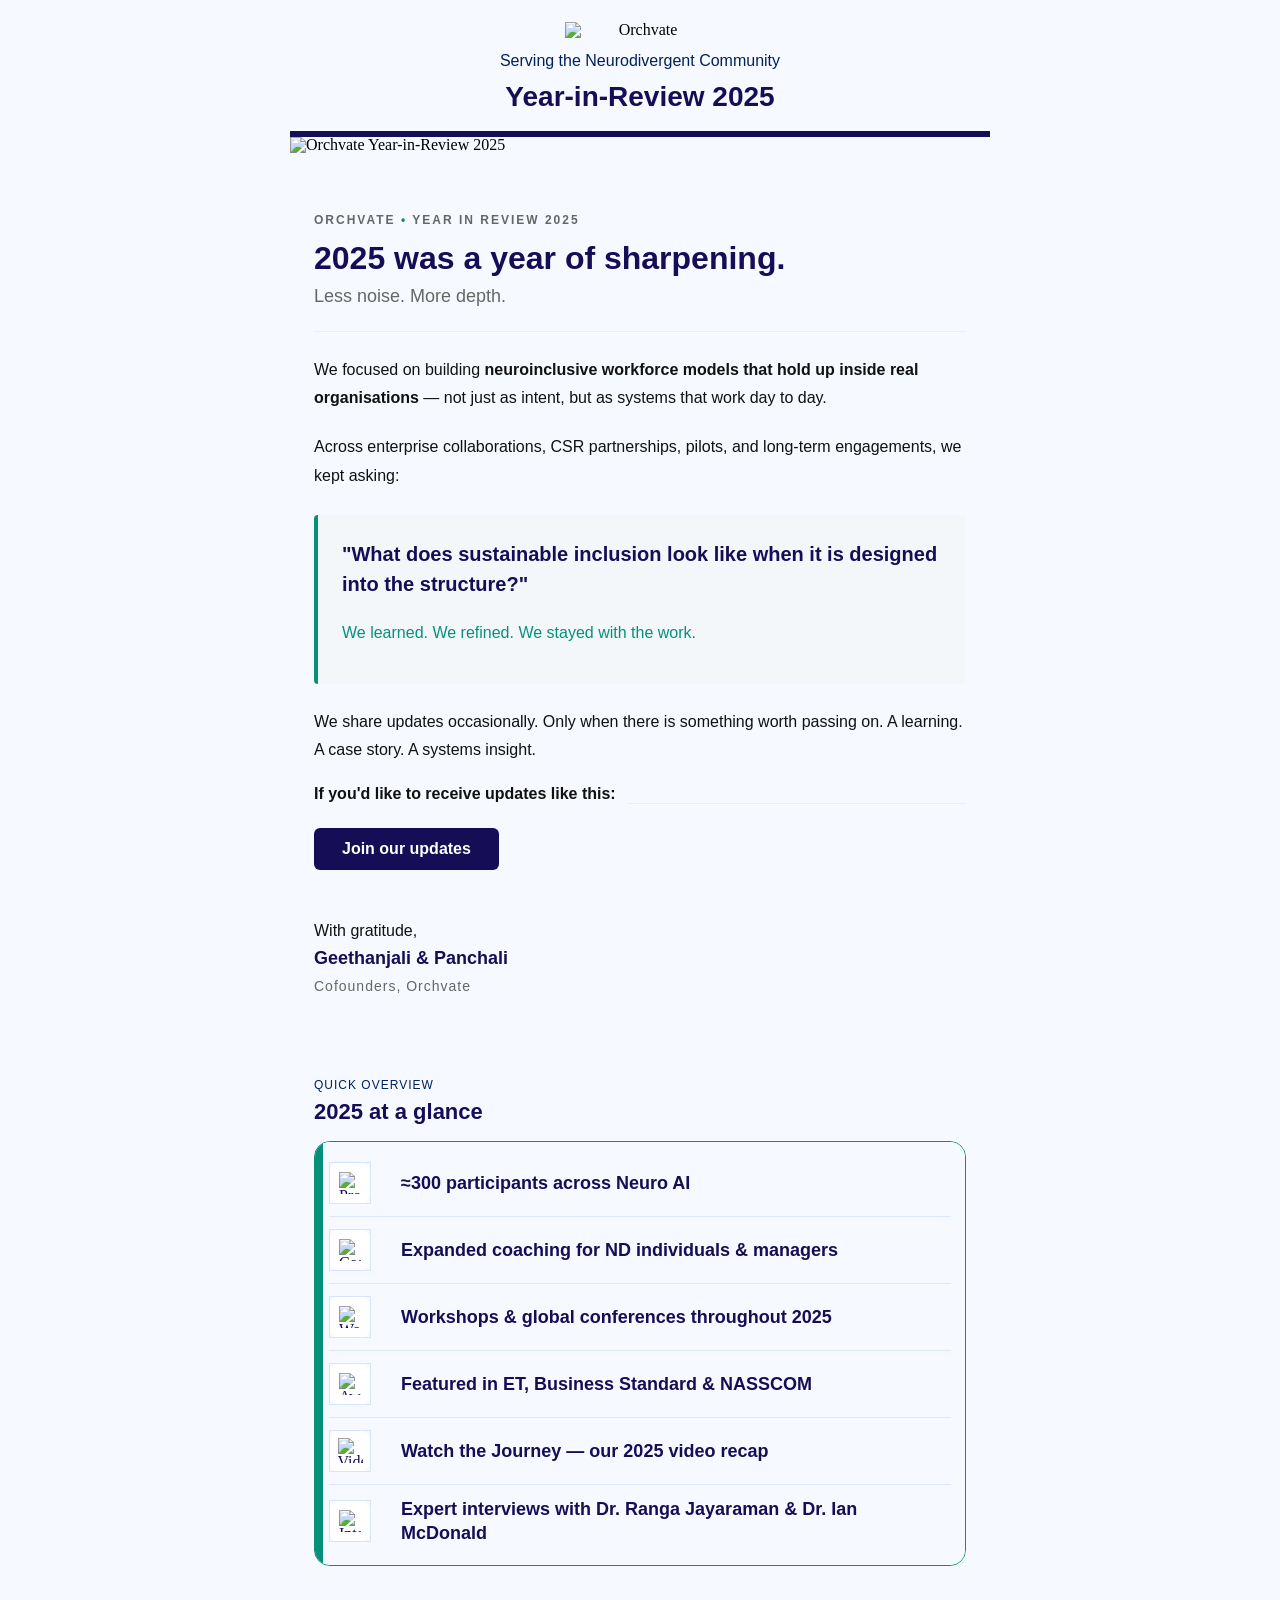
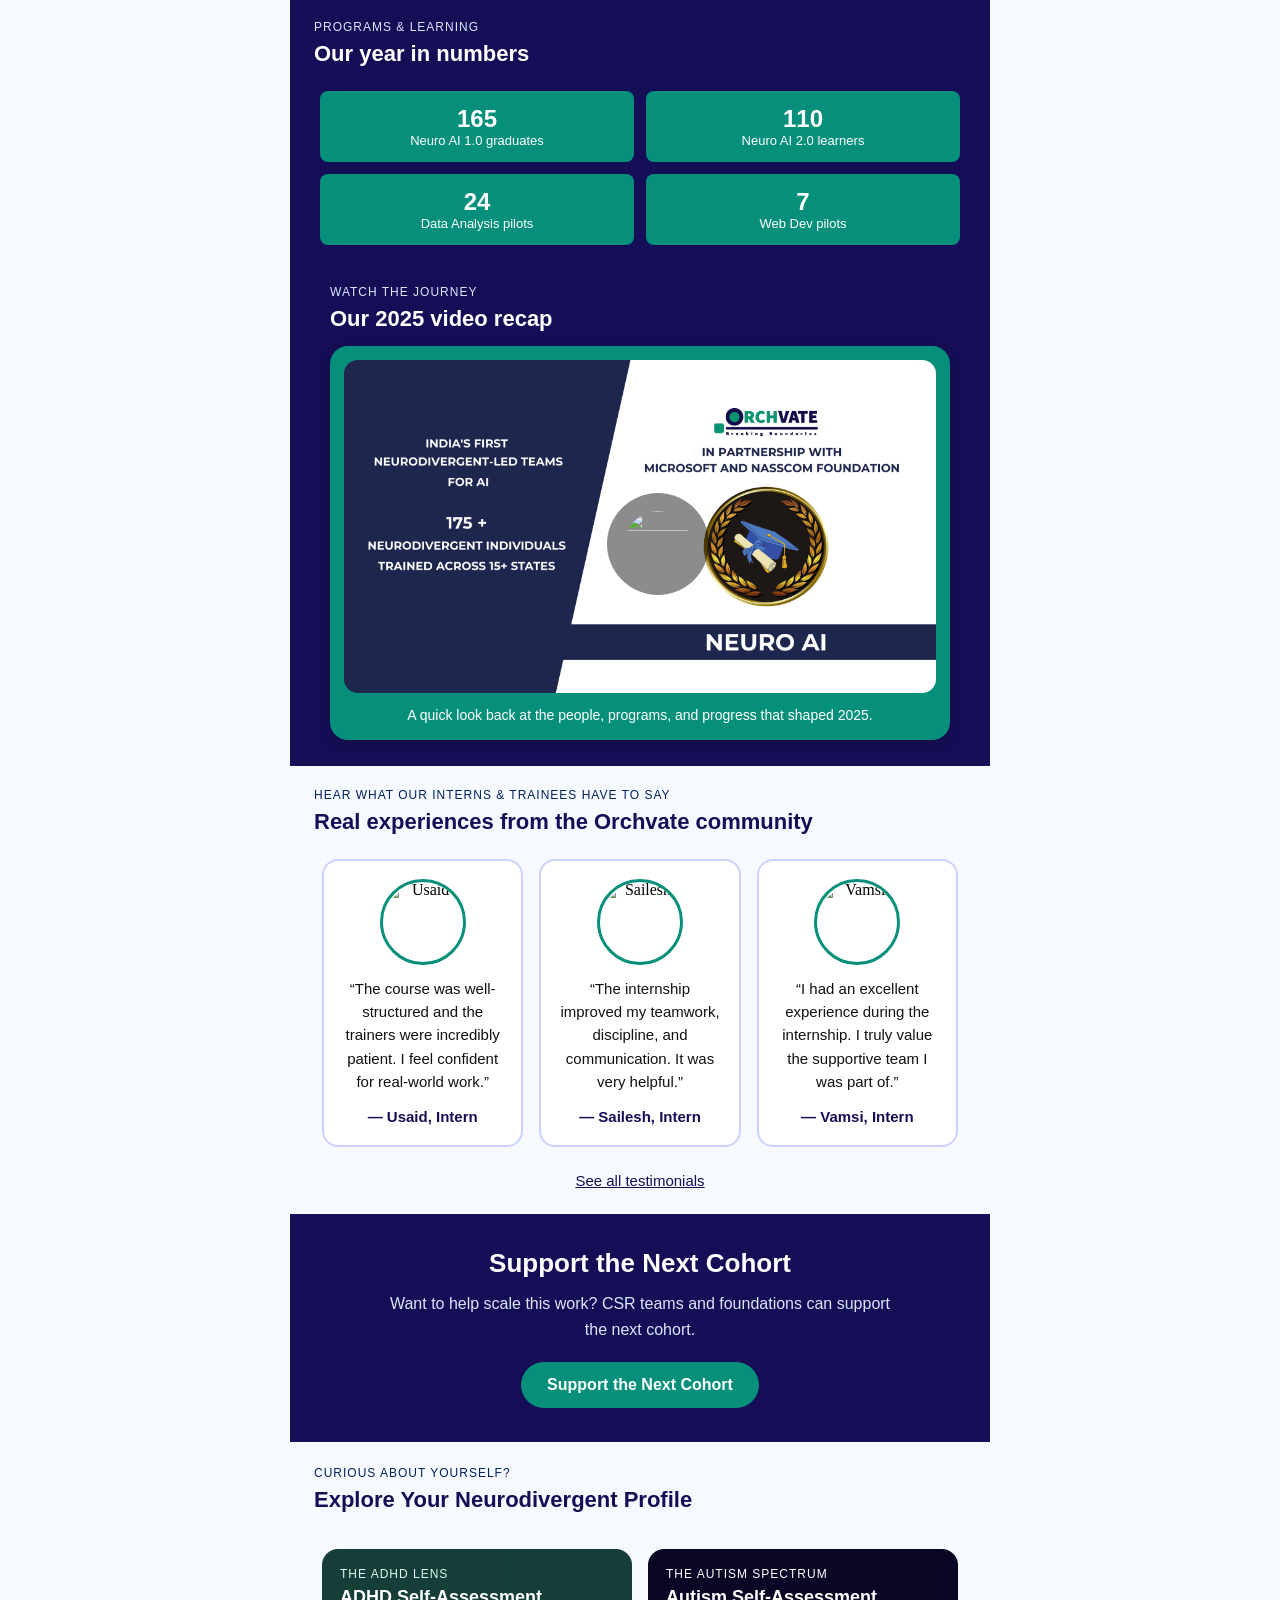
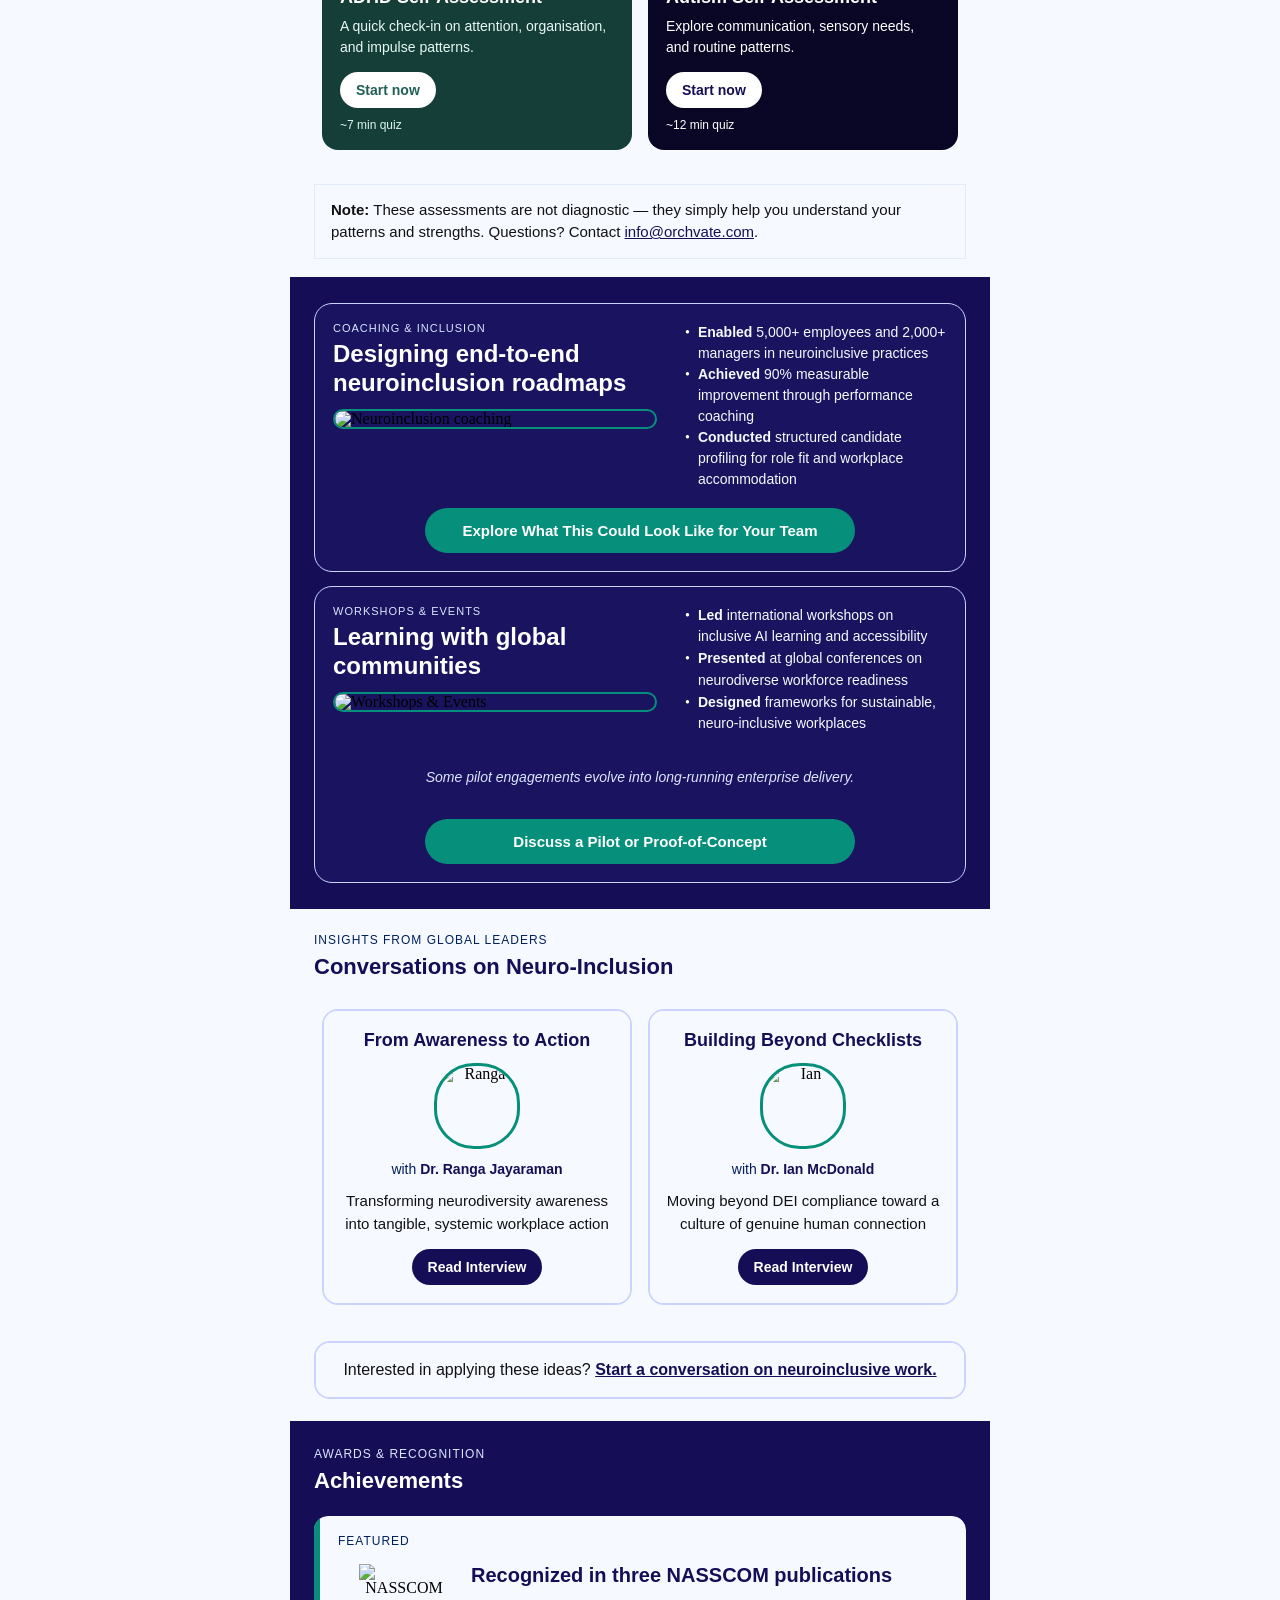
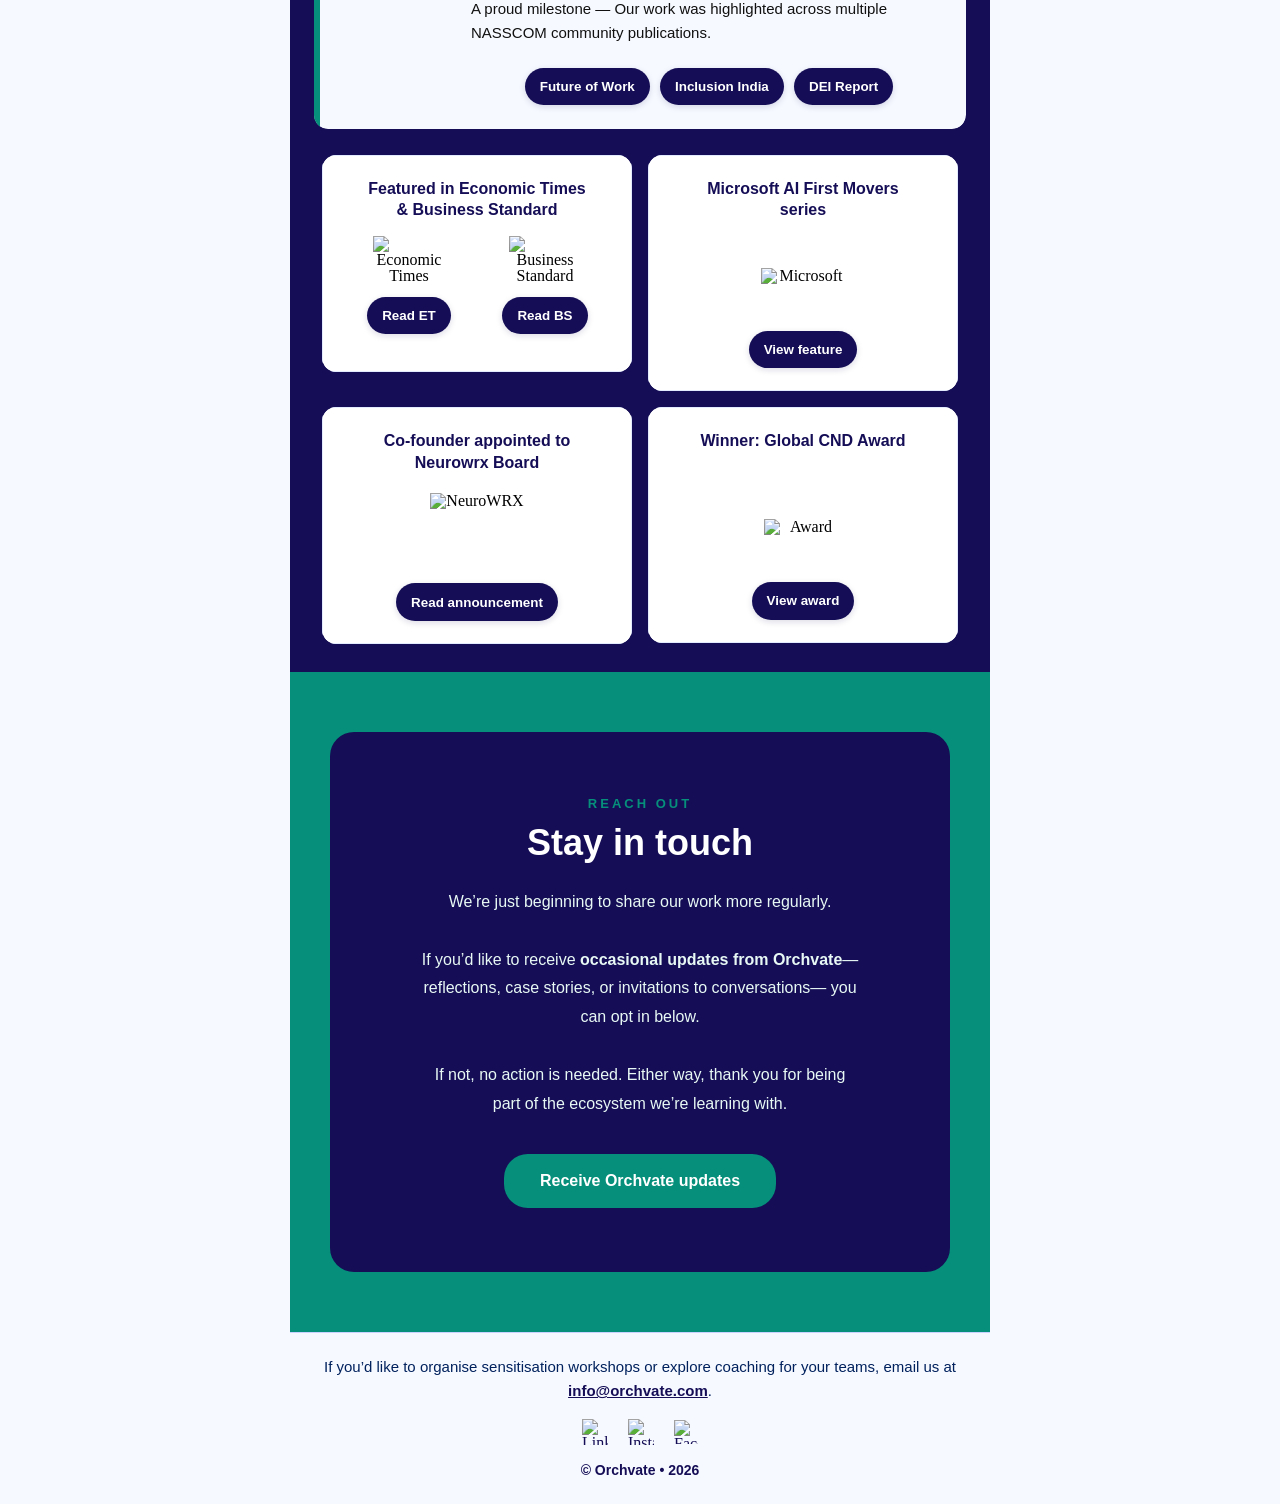
==== commit 32b7d426: "Merge remote-tracking branch 'origin/main'" ====
--- a/index.html
+++ b/index.html
@@ -2051,5 +2051,202 @@
       };
     });
   </script>
+
+  <!-- ============================================ -->
+  <!-- Application Insights Tracking Scripts -->
+  <!-- ============================================ -->
+  
+  <!-- Track User Clicks -->
+  <script type="text/javascript">
+    document.addEventListener("click", function(event) {
+      if (window.appInsights) {
+        appInsights.trackEvent({
+          name: "UserClick",
+          properties: {
+            element: event.target.tagName,
+            text: event.target.innerText ? event.target.innerText.substring(0, 100) : "N/A",
+            href: event.target.href || event.target.closest('a')?.href || "N/A"
+          }
+        });
+      }
+    });
+  </script>
+
+  <!-- Track Scroll Depth -->
+  <script type="text/javascript">
+    var lastScrollPercent = 0;
+    window.addEventListener("scroll", function() {
+      let scrollPercent = (window.scrollY + window.innerHeight) / document.body.scrollHeight * 100;
+      
+      // Track at 25%, 50%, 75%, and 100% scroll
+      if (window.appInsights && (scrollPercent >= 25 && lastScrollPercent < 25 || 
+                                  scrollPercent >= 50 && lastScrollPercent < 50 || 
+                                  scrollPercent >= 75 && lastScrollPercent < 75 || 
+                                  scrollPercent >= 100 && lastScrollPercent < 100)) {
+        appInsights.trackEvent({
+          name: "ScrollDepth",
+          properties: {
+            percent: Math.round(scrollPercent)
+          }
+        });
+      }
+      lastScrollPercent = scrollPercent;
+    });
+  </script>
+
+  <!-- Track Time Spent on Page -->
+  <script type="text/javascript">
+    let startTime = Date.now();
+    
+    window.addEventListener("beforeunload", function () {
+      let timeSpent = (Date.now() - startTime) / 1000;
+      
+      if (window.appInsights) {
+        appInsights.trackEvent({
+          name: "TimeSpent",
+          properties: {
+            seconds: Math.round(timeSpent),
+            minutes: Math.round(timeSpent / 60)
+          }
+        });
+      }
+    });
+  </script>
+
+  <!-- Track Device Information -->
+  <script type="text/javascript">
+    document.addEventListener('DOMContentLoaded', function() {
+      if (window.appInsights) {
+        appInsights.trackEvent({
+          name: "DeviceInfo",
+          properties: {
+            userAgent: navigator.userAgent,
+            screenWidth: screen.width,
+            screenHeight: screen.height,
+            language: navigator.language,
+            cookiesEnabled: navigator.cookieEnabled
+          }
+        });
+      }
+    });
+  </script>
+
+  <!-- Track User Location (Optional) -->
+  <script type="text/javascript">
+    // Geolocation tracking (user permission required)
+    if (navigator.geolocation && window.appInsights) {
+      navigator.geolocation.getCurrentPosition(
+        function(position) {
+          appInsights.trackEvent({
+            name: "UserLocation",
+            properties: {
+              latitude: Math.round(position.coords.latitude * 10000) / 10000,
+              longitude: Math.round(position.coords.longitude * 10000) / 10000,
+              accuracy: Math.round(position.coords.accuracy)
+            }
+          });
+        },
+        function(error) {
+          // Geolocation error - silently fail, user may have denied permission
+          if (window.appInsights) {
+            appInsights.trackTrace({
+              message: "Geolocation permission denied or unavailable",
+              severityLevel: 1
+            });
+          }
+        },
+        { timeout: 5000, enableHighAccuracy: false }
+      );
+    }
+  </script>
+
+  <!-- Track Form Interactions -->
+  <script type="text/javascript">
+    document.addEventListener('DOMContentLoaded', function() {
+      // Track Modal Opens for Newsletter
+      const openNewsletterBtns = document.querySelectorAll('.open-newsletter');
+      openNewsletterBtns.forEach(btn => {
+        btn.addEventListener('click', function(e) {
+          if (window.appInsights) {
+            appInsights.trackEvent({
+              name: "ModalOpened",
+              properties: {
+                modalType: "newsletter",
+                buttonText: this.innerText
+              }
+            });
+          }
+        });
+      });
+
+      // Track Modal Opens for Inquiry
+      const openInquiryBtns = document.querySelectorAll('.open-inquiry');
+      openInquiryBtns.forEach(btn => {
+        btn.addEventListener('click', function(e) {
+          if (window.appInsights) {
+            appInsights.trackEvent({
+              name: "ModalOpened",
+              properties: {
+                modalType: "inquiry",
+                inquiryType: this.getAttribute('data-inquiry') || "N/A",
+                buttonText: this.innerText
+              }
+            });
+          }
+        });
+      });
+
+      // Track Form Submissions
+      const newsletterForm = document.getElementById('modalSubscriptionForm');
+      const inquiryForm = document.getElementById('modalInquiryForm');
+
+      if (newsletterForm) {
+        newsletterForm.addEventListener('submit', function() {
+          if (window.appInsights) {
+            appInsights.trackEvent({
+              name: "FormSubmitted",
+              properties: {
+                formType: "newsletter"
+              }
+            });
+          }
+        });
+      }
+
+      if (inquiryForm) {
+        inquiryForm.addEventListener('submit', function() {
+          if (window.appInsights) {
+            appInsights.trackEvent({
+              name: "FormSubmitted",
+              properties: {
+                formType: "inquiry",
+                topic: document.getElementById('inquiry-explore').value
+              }
+            });
+          }
+        });
+      }
+    });
+  </script>
+
+  <!-- Track Link Clicks (External Links) -->
+  <script type="text/javascript">
+    document.addEventListener('click', function(event) {
+      const target = event.target.closest('a');
+      if (target && target.href && window.appInsights) {
+        const isExternal = !target.href.includes(window.location.hostname);
+        
+        if (isExternal) {
+          appInsights.trackEvent({
+            name: "ExternalLinkClicked",
+            properties: {
+              url: target.href,
+              text: target.innerText || "N/A"
+            }
+          });
+        }
+      }
+    });
+  </script>
 </body>
 </html>
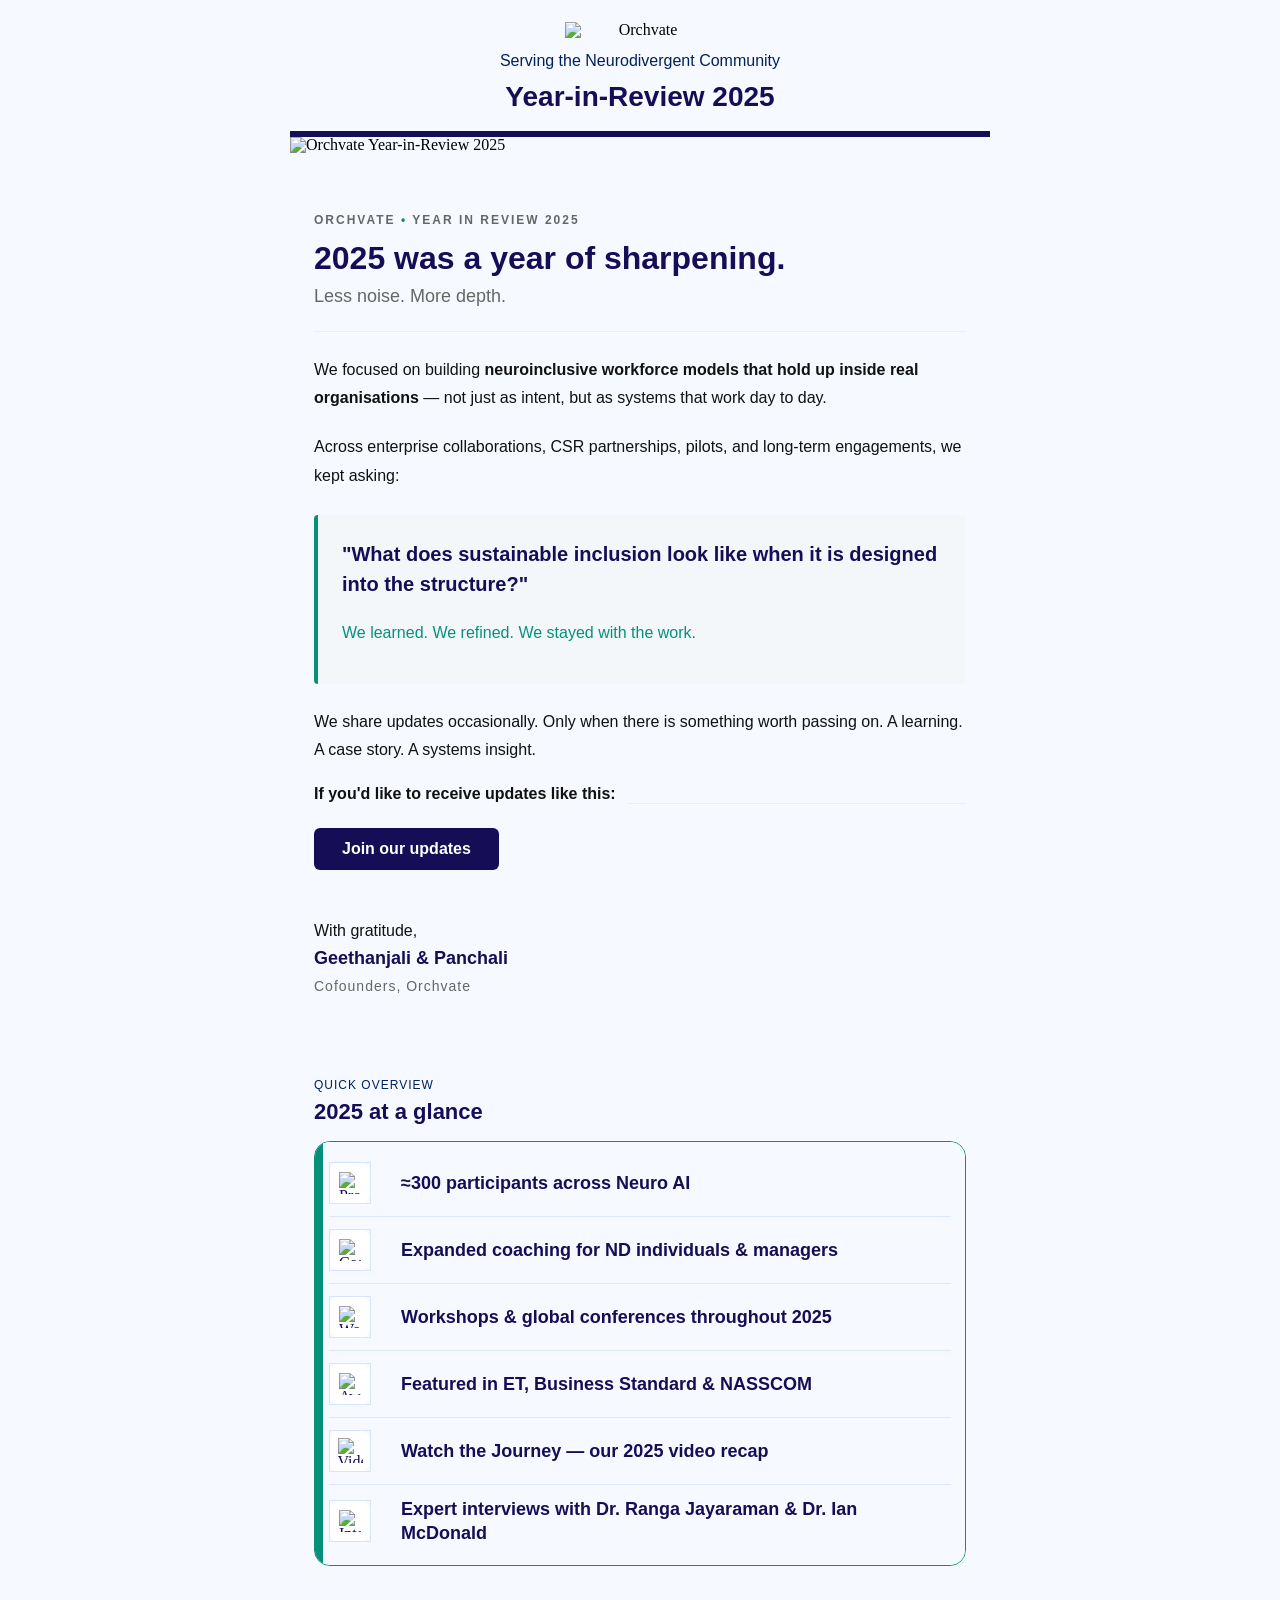
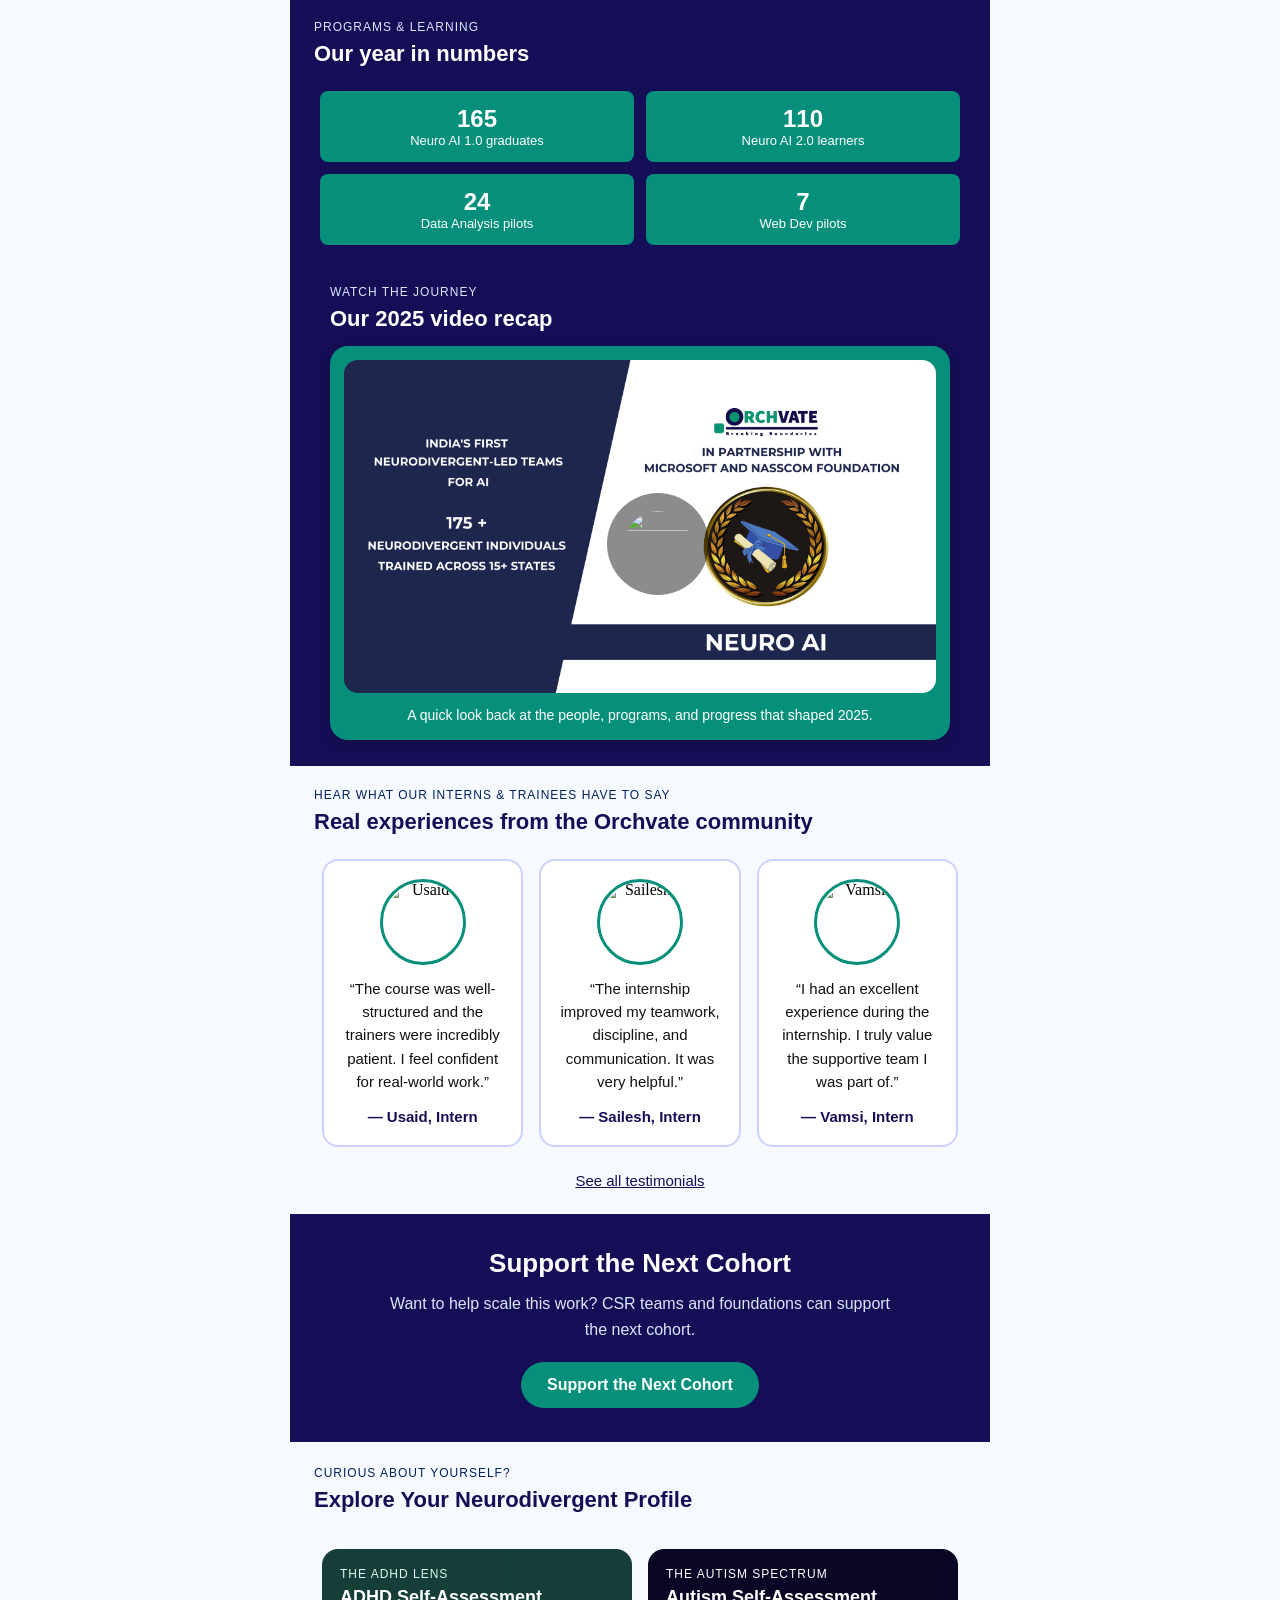
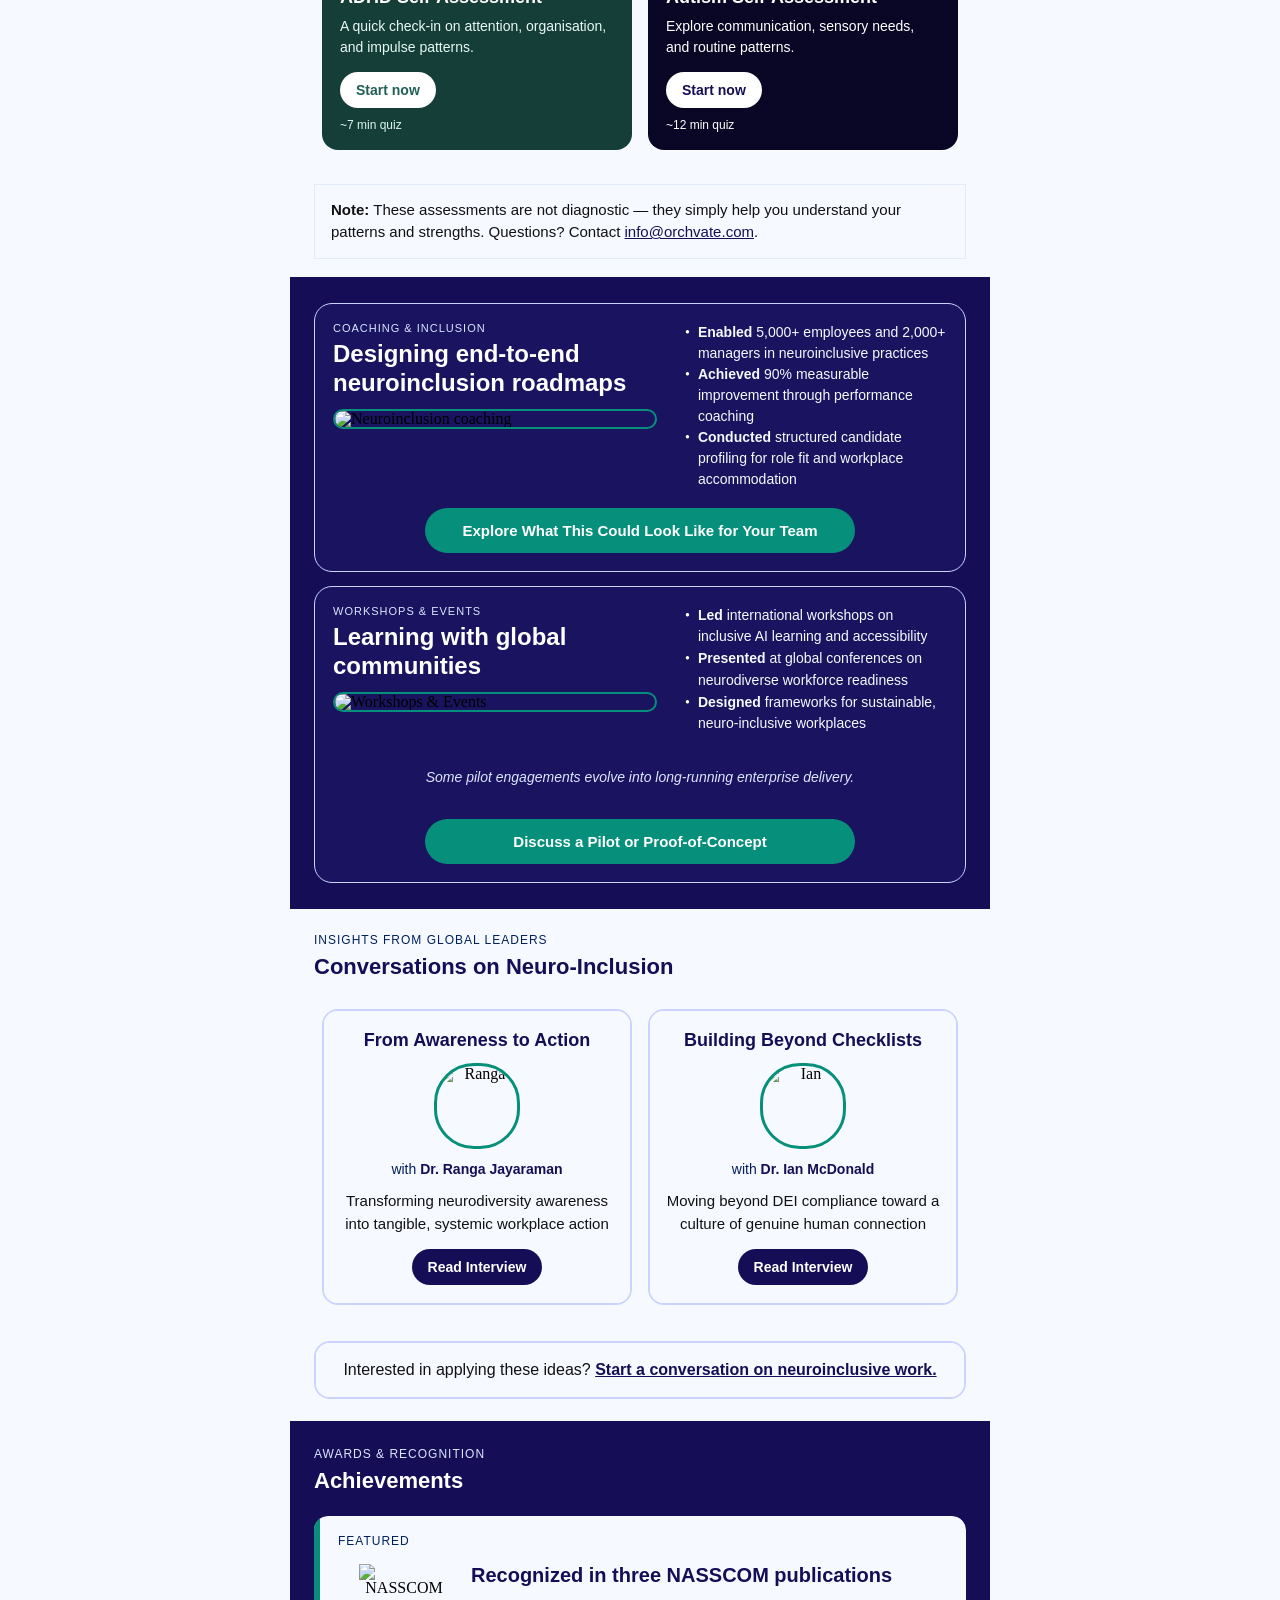
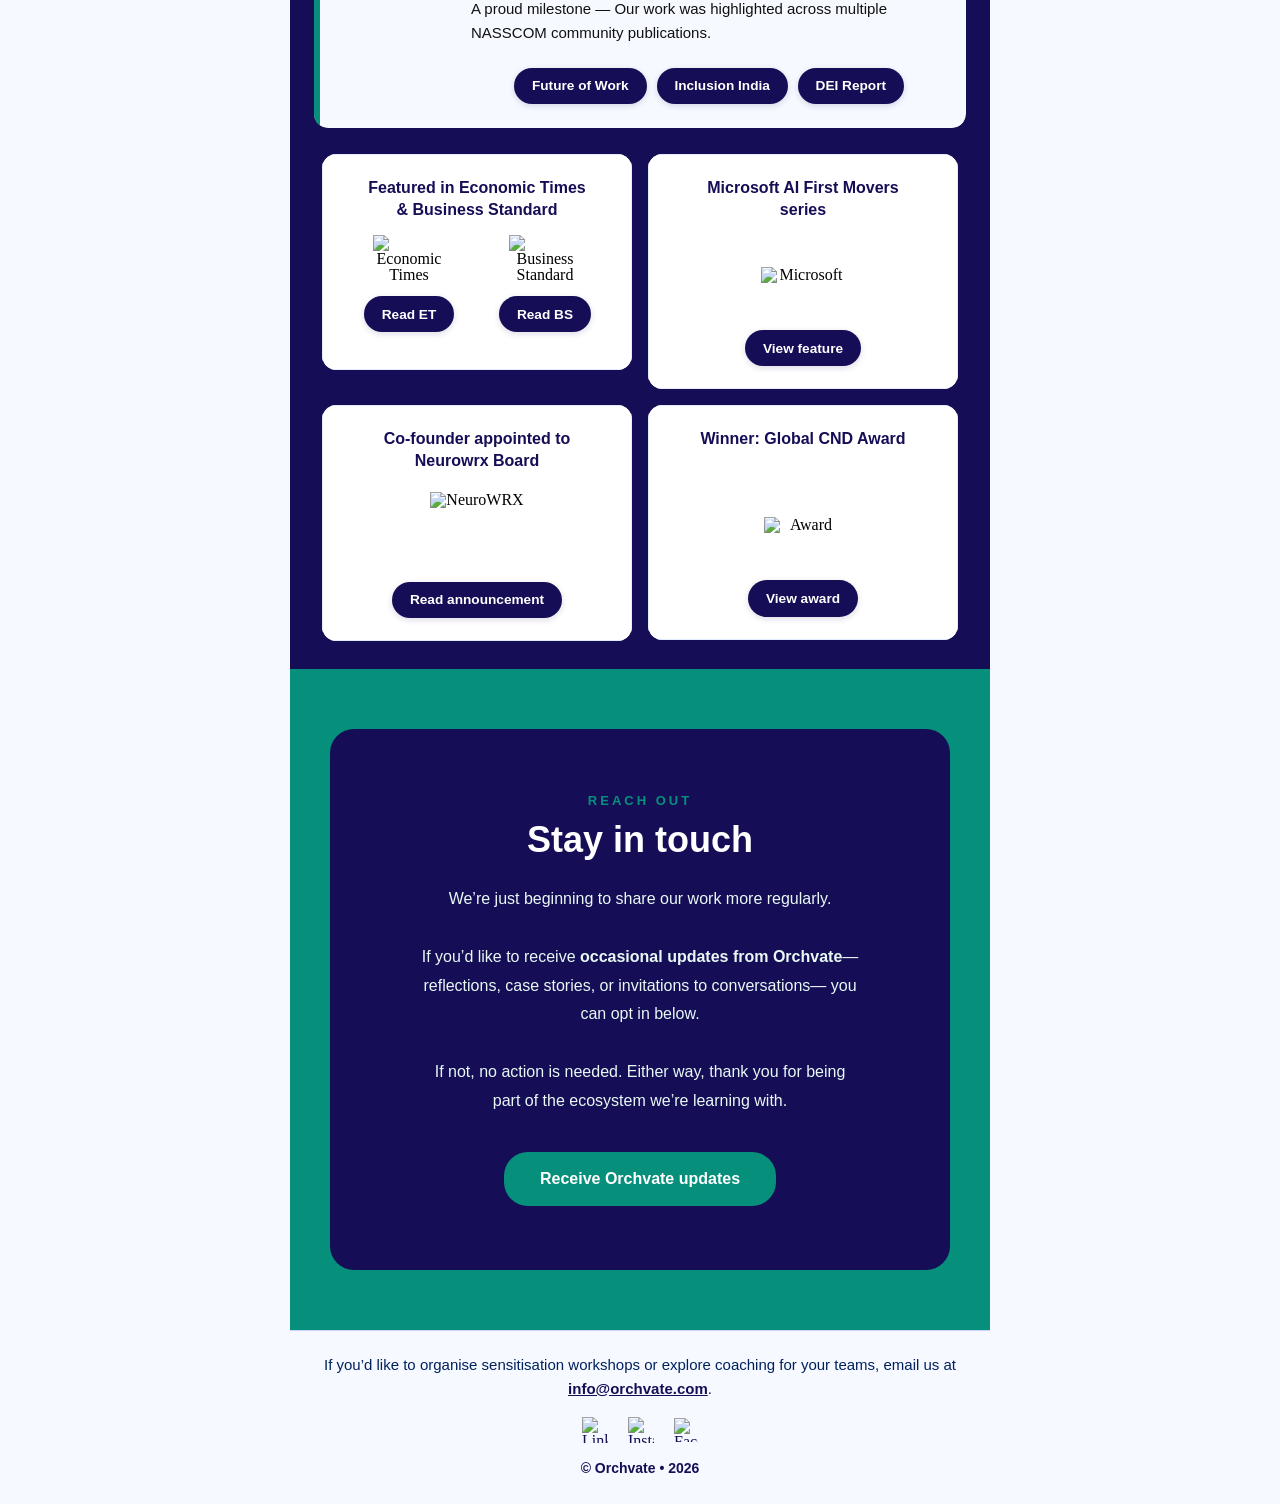
==== commit 70543081: "Refine mobile responsiveness with deeper inset gutters and standardized card layout" ====
--- a/index.html
+++ b/index.html
@@ -1033,7 +1033,7 @@
           background-color:#1f5f55;
           background-image:
             linear-gradient(rgba(0,0,0,0.35), rgba(0,0,0,0.35)),
-            url('https://mcusercontent.com/201e76b8f447ee4c8b7fbe53e/images/9f4da7b2-fbe7-5b3d-06d5-5944bf6328e9.png');
+            url('https://updates.orchvate.com/assests/green.png');
           background-repeat:repeat;
           padding:18px;">
 
@@ -1095,7 +1095,7 @@
     background-color:#0f0b3f;
     background-image:
       linear-gradient(rgba(0,0,0,0.42), rgba(0,0,0,0.42)),
-      url('https://mcusercontent.com/201e76b8f447ee4c8b7fbe53e/images/05bdf046-d1a7-4778-95ae-30d61862773c.png');
+      url('https://updates.orchvate.com/assests/blue.png');
     background-repeat:repeat;
     padding:18px;
   ">
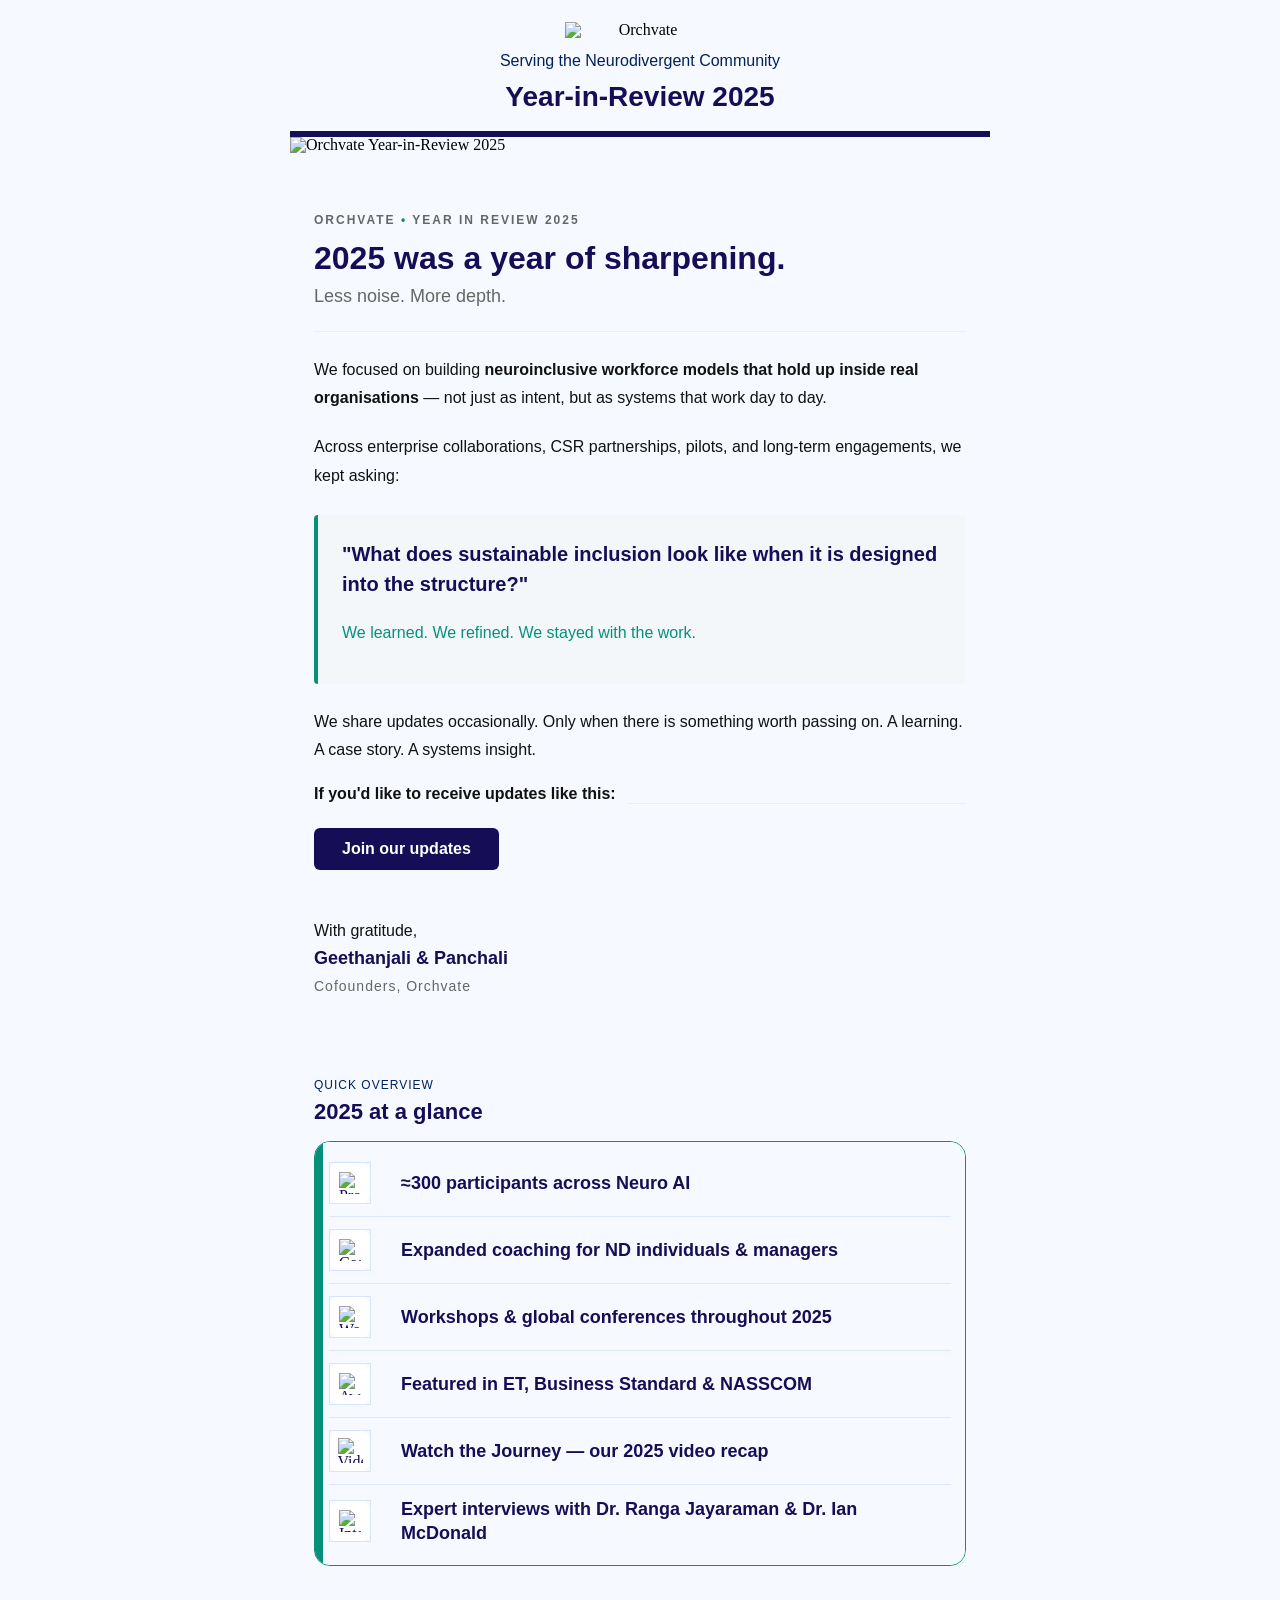
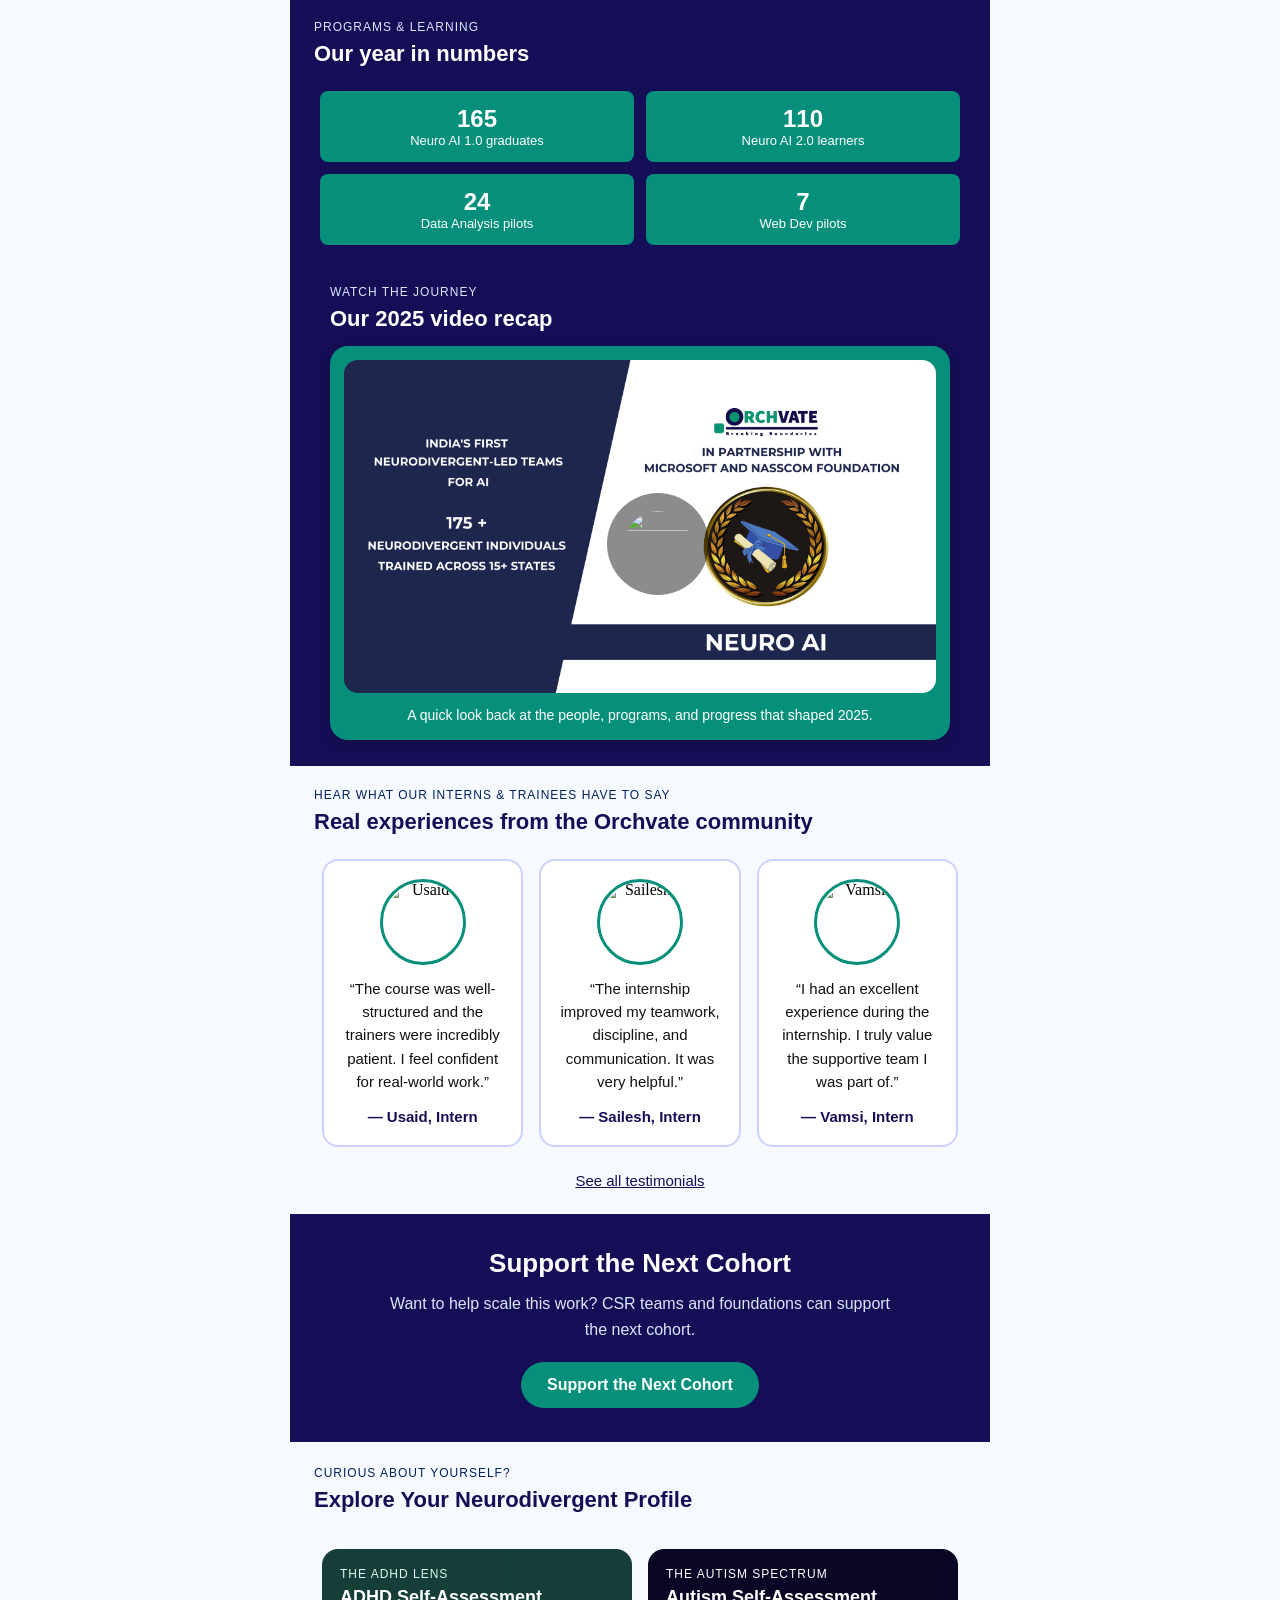
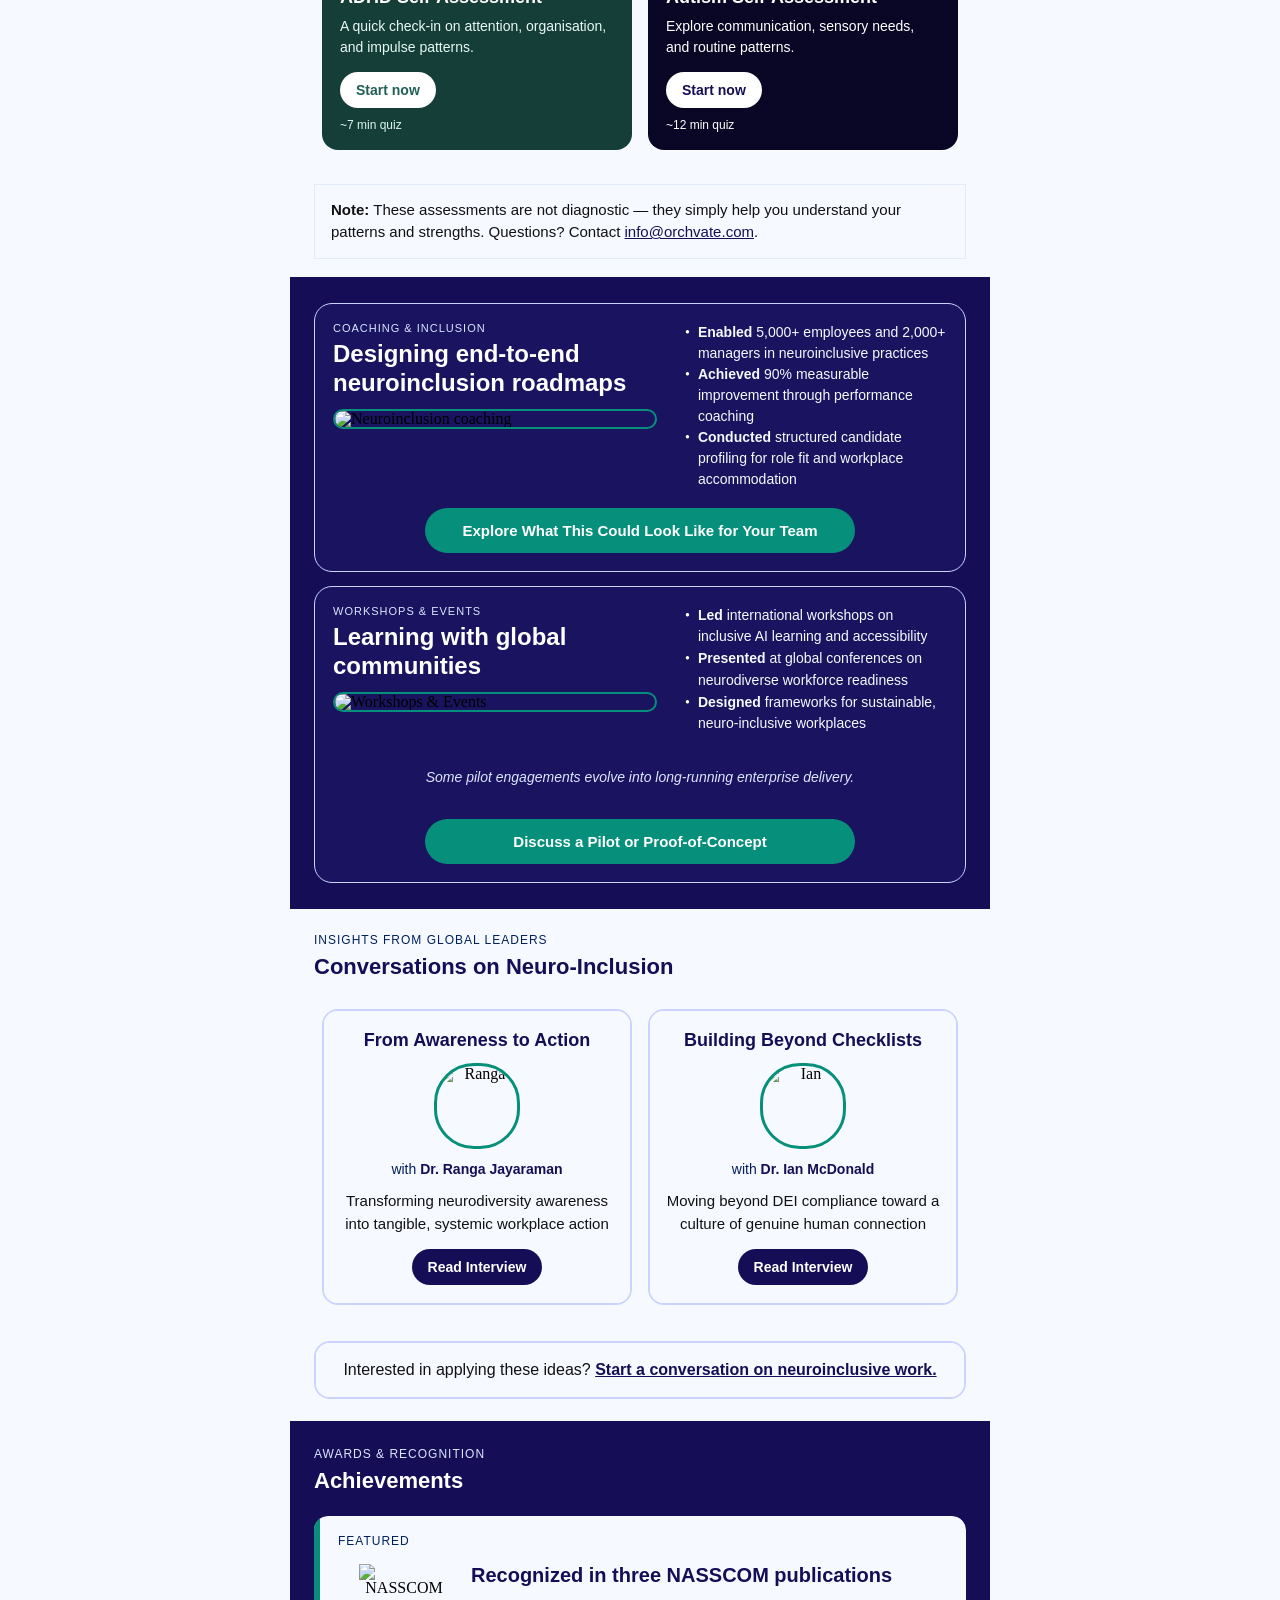
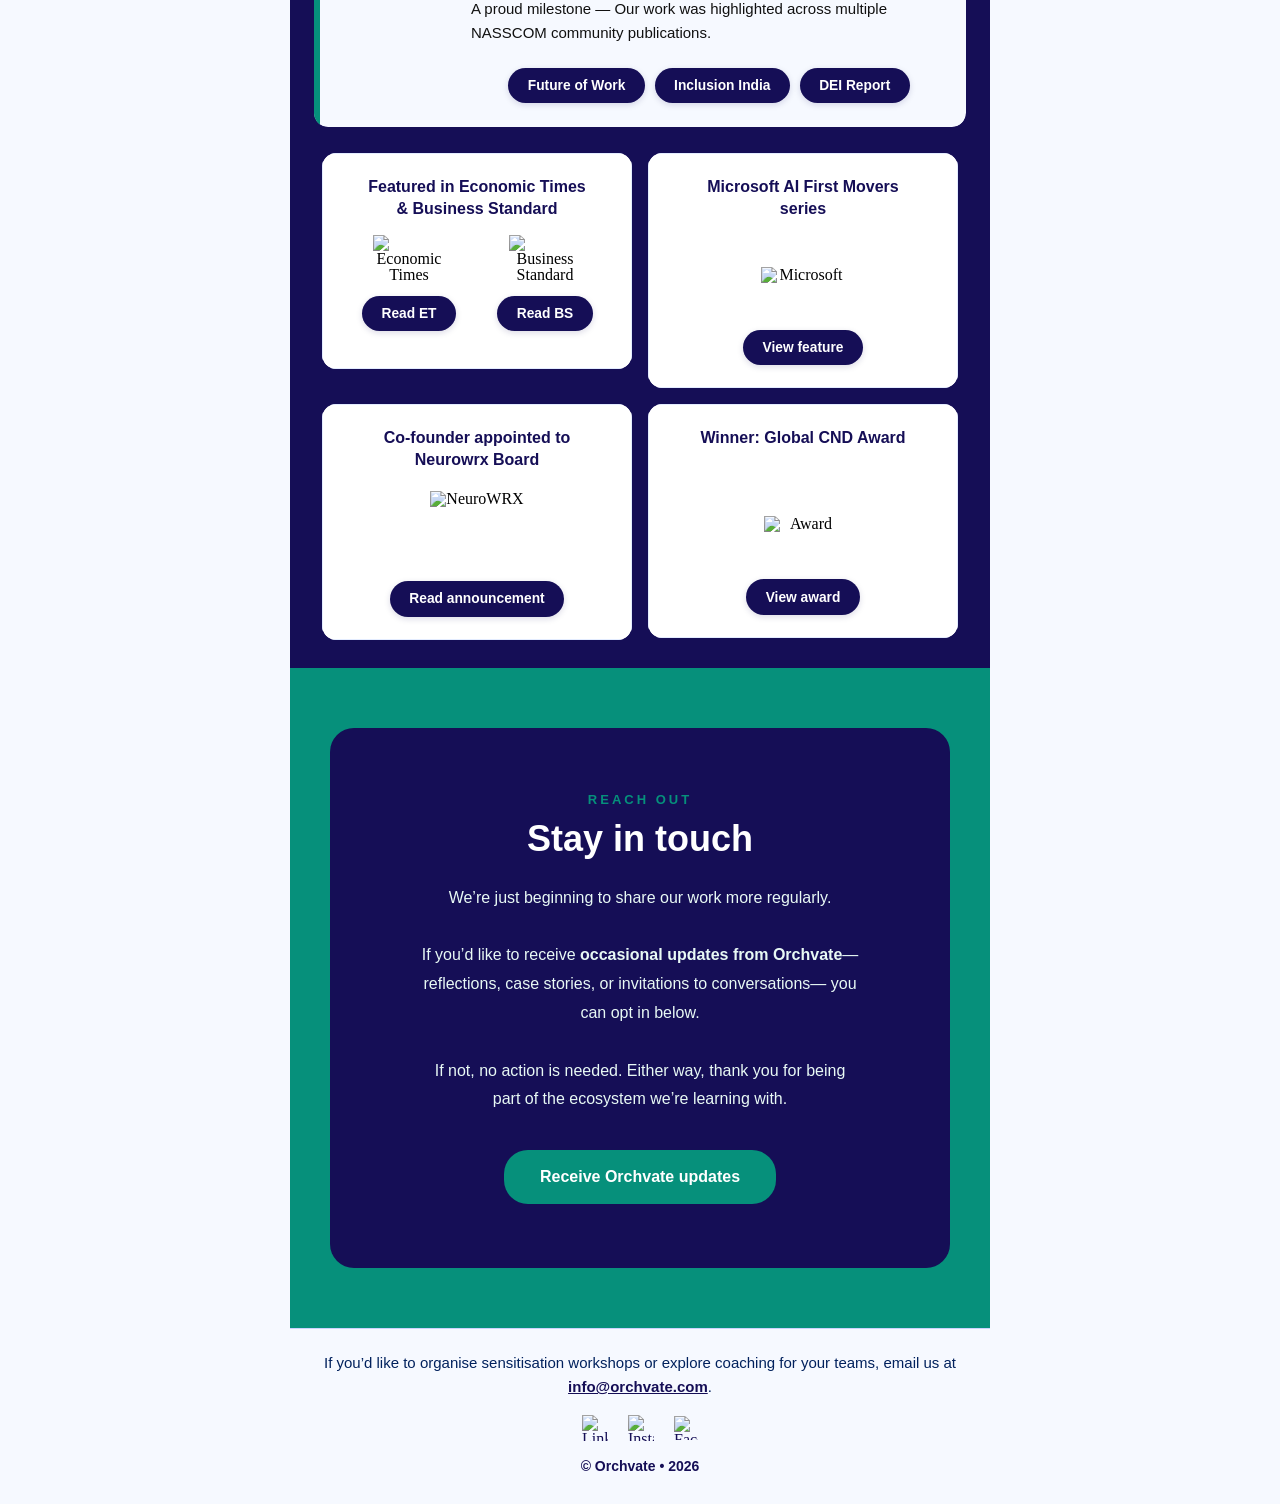
==== commit d2d6d667: "Center stacked email cards on mobile layouts" ====
--- a/index.html
+++ b/index.html
@@ -192,6 +192,14 @@
 		td[style*="linear-gradient"] {
 			padding-left: 20px !important;
 			background: linear-gradient(to right, #06907b 0, #06907b 10px, #f6f9ff 10px, #f6f9ff 100%) !important;
+		}
+		.mobile-grid-card {
+			padding-left: 0 !important;
+			padding-right: 0 !important;
+		}
+		.mobile-grid-card > div {
+			max-width: 320px !important;
+			margin: 0 auto !important;
 		}
 	}
 
@@ -1016,7 +1024,7 @@
         <!-- ========================= -->
         <!-- ADHD CARD -->
         <!-- ========================= -->
-        <td width="50%" style="padding:8px;" valign="top">
+        <td width="50%" style="padding:8px;" valign="top" class="mobile-grid-card">
 
           <!--[if mso]>
           <v:roundrect xmlns:v="urn:schemas-microsoft-com:vml"
@@ -1078,7 +1086,7 @@
 <!-- ========================= -->
 <!-- AUTISM CARD -->
 <!-- ========================= -->
-<td width="50%" style="padding:8px;" valign="top">
+<td width="50%" style="padding:8px;" valign="top" class="mobile-grid-card">
 
   <!--[if mso]>
   <v:roundrect xmlns:v="urn:schemas-microsoft-com:vml"
@@ -1581,7 +1589,7 @@
             <!-- ROW 1 -->
             <tr>
               <!-- CARD 1 (ET + BS) -->
-              <td width="50%" style="padding:8px;" valign="top">
+              <td width="50%" style="padding:8px;" valign="top" class="mobile-grid-card">
                 <div style="border-radius:14px;overflow:hidden;">
                   <table role="presentation" width="100%" cellpadding="0" cellspacing="0" border="0"
                          style="background:#ffffff;border-radius:14px;border:1px solid #e3ecff;">
@@ -1623,7 +1631,7 @@
               </td>
 
               <!-- CARD 2 (Microsoft) -->
-              <td width="50%" style="padding:8px;" valign="top">
+              <td width="50%" style="padding:8px;" valign="top" class="mobile-grid-card">
                 <div style="border-radius:14px;overflow:hidden;">
                   <table role="presentation" width="100%" cellpadding="0" cellspacing="0" border="0"
                          style="background:#ffffff;border-radius:14px;border:1px solid #e3ecff;">
@@ -1647,7 +1655,7 @@
             <!-- ROW 2 -->
             <tr>
               <!-- CARD 3 (Neurowrx) -->
-              <td width="50%" style="padding:8px;" valign="top">
+              <td width="50%" style="padding:8px;" valign="top" class="mobile-grid-card">
                 <div style="border-radius:14px;overflow:hidden;">
                   <table role="presentation" width="100%" cellpadding="0" cellspacing="0" border="0"
                          style="background:#ffffff;border-radius:14px;border:1px solid #e3ecff;">
@@ -1668,7 +1676,7 @@
               </td>
 
               <!-- CARD 4 (CND Award) -->
-              <td width="50%" style="padding:8px;" valign="top">
+              <td width="50%" style="padding:8px;" valign="top" class="mobile-grid-card">
                 <div style="border-radius:14px;overflow:hidden;">
                   <table role="presentation" width="100%" cellpadding="0" cellspacing="0" border="0"
                          style="background:#ffffff;border-radius:14px;border:1px solid #e3ecff;">
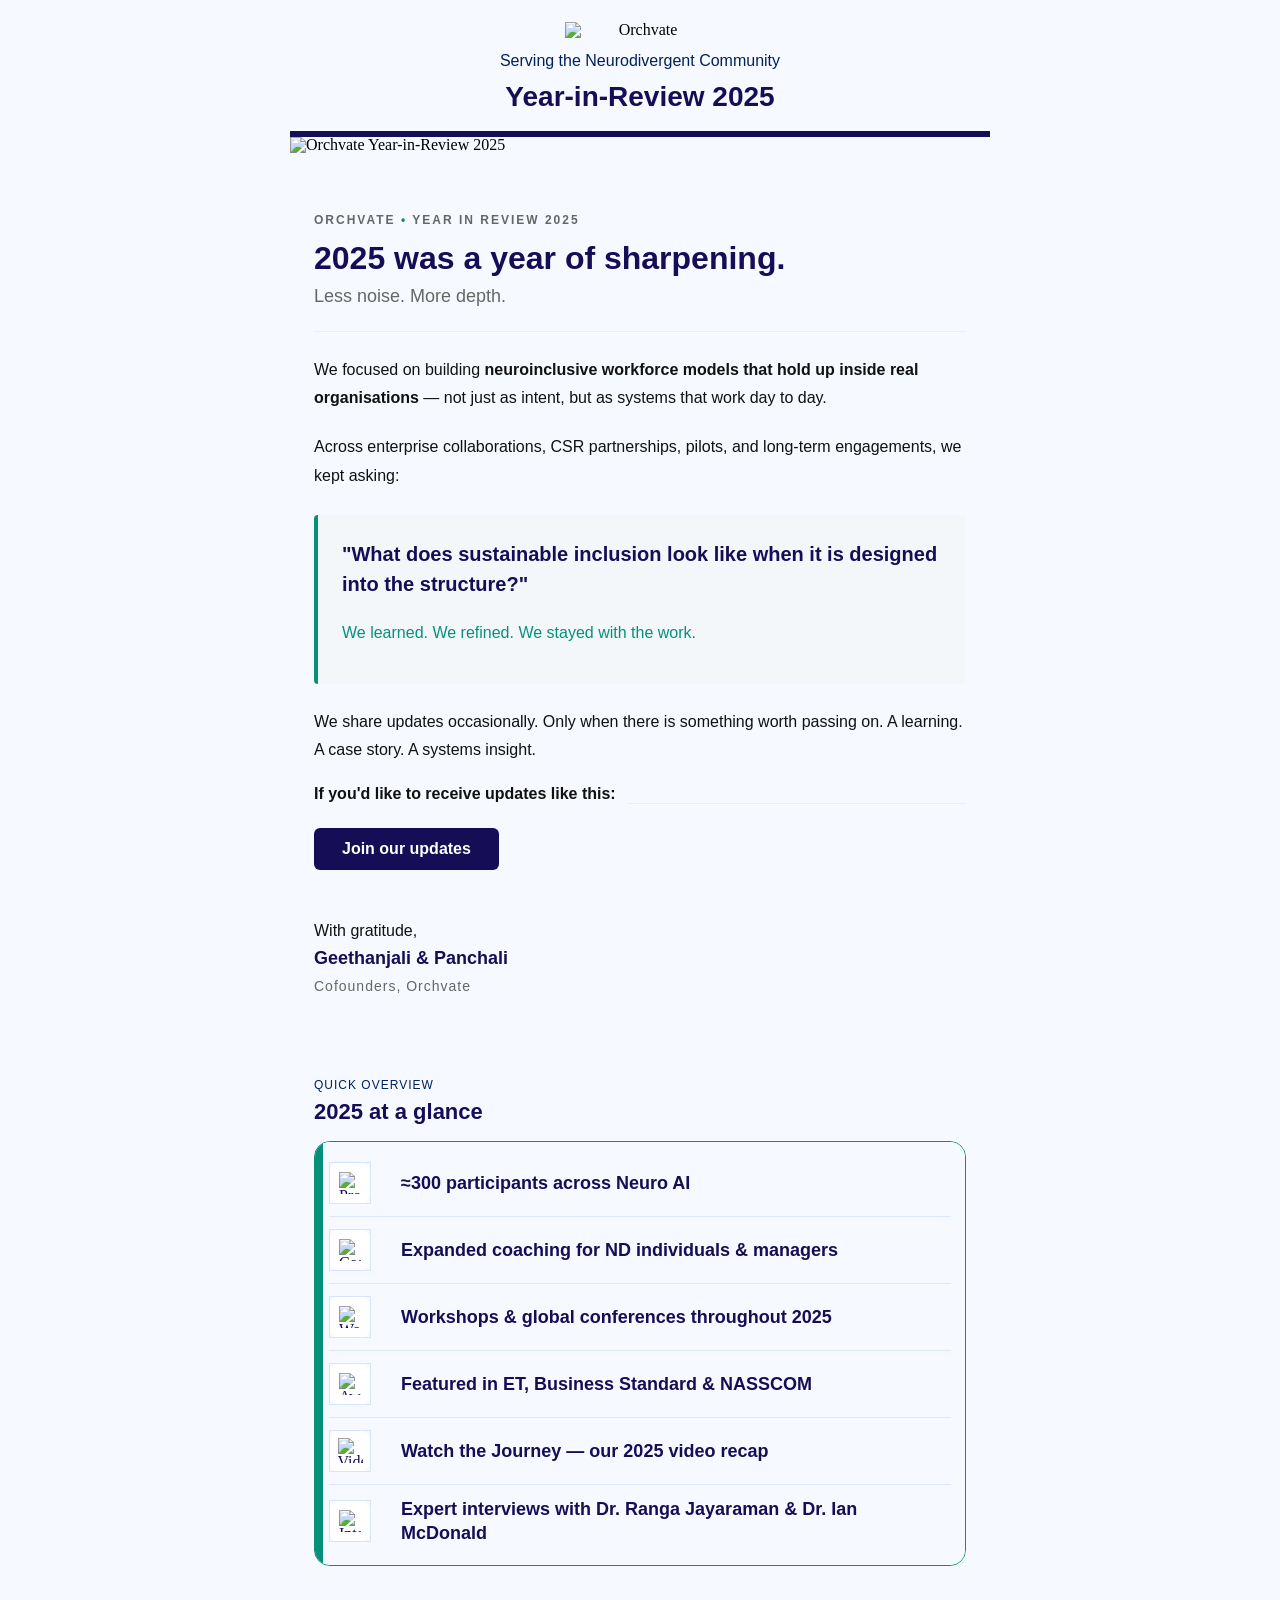
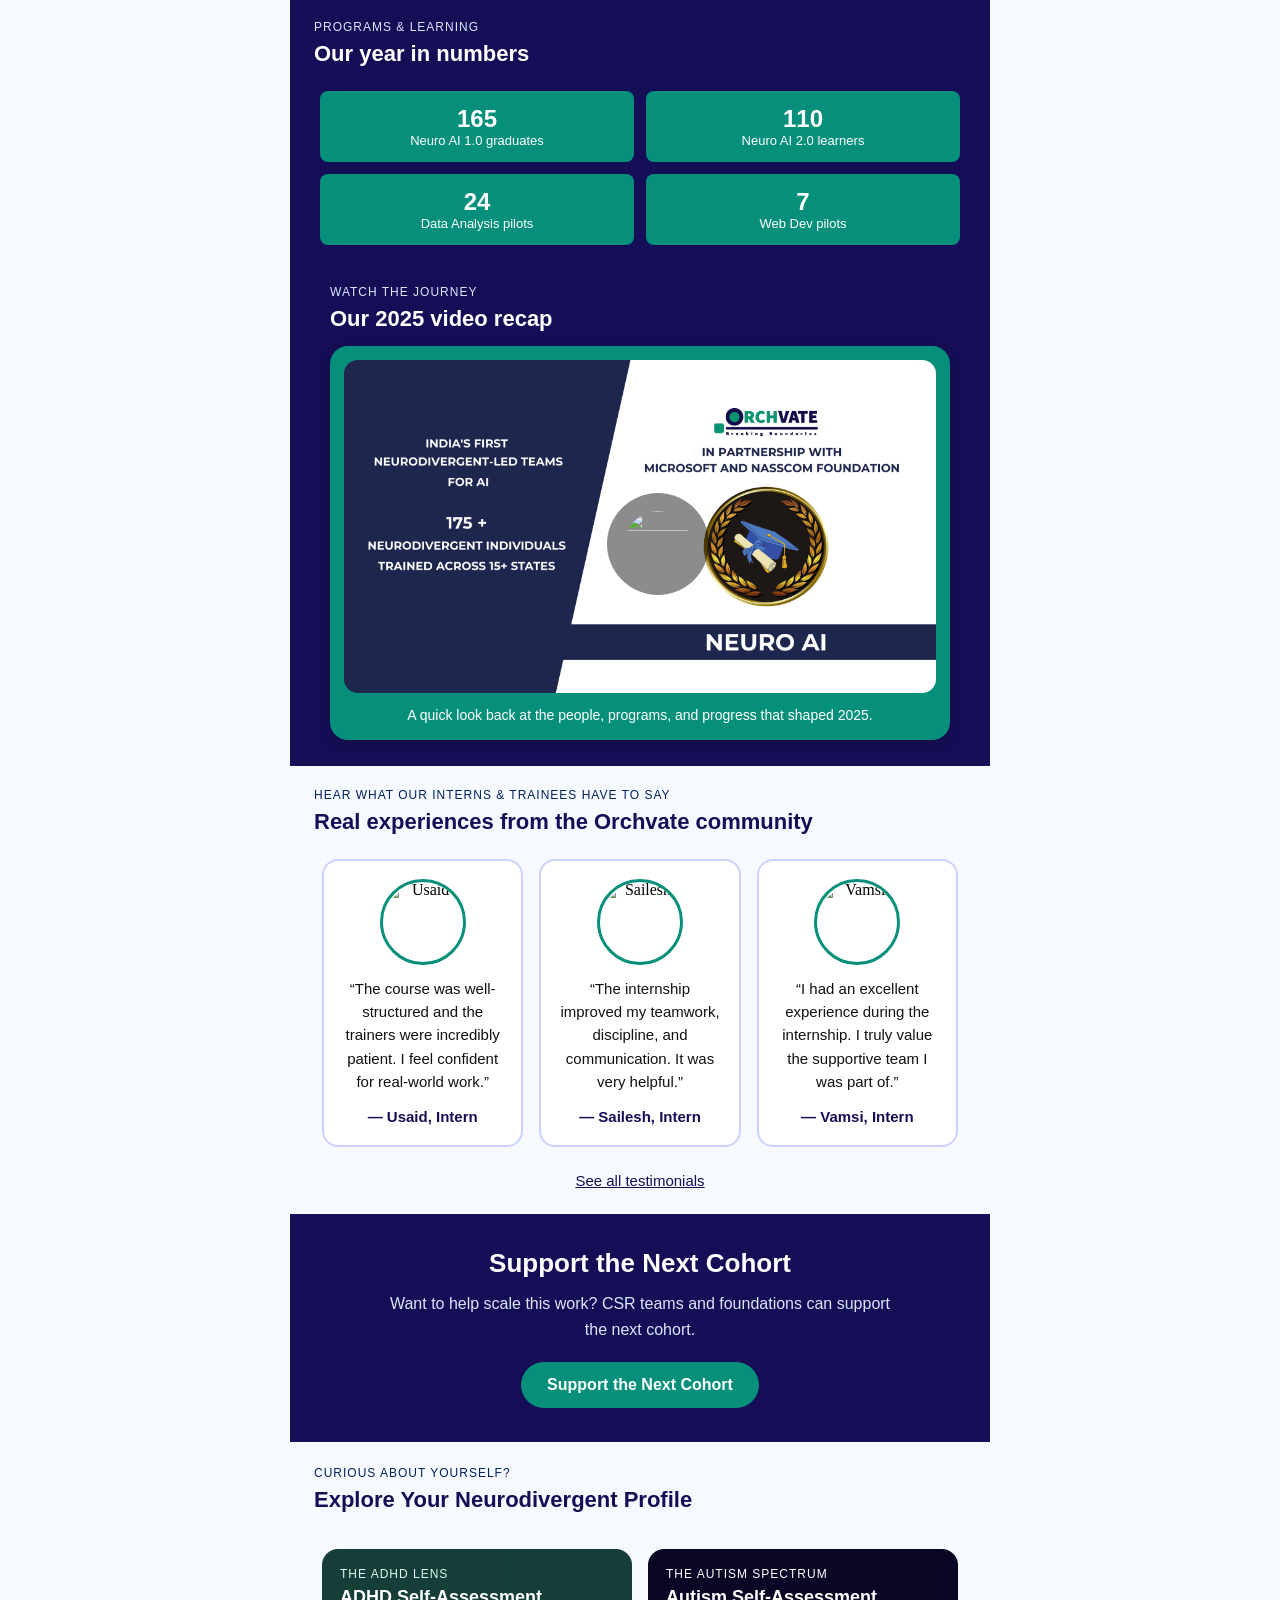
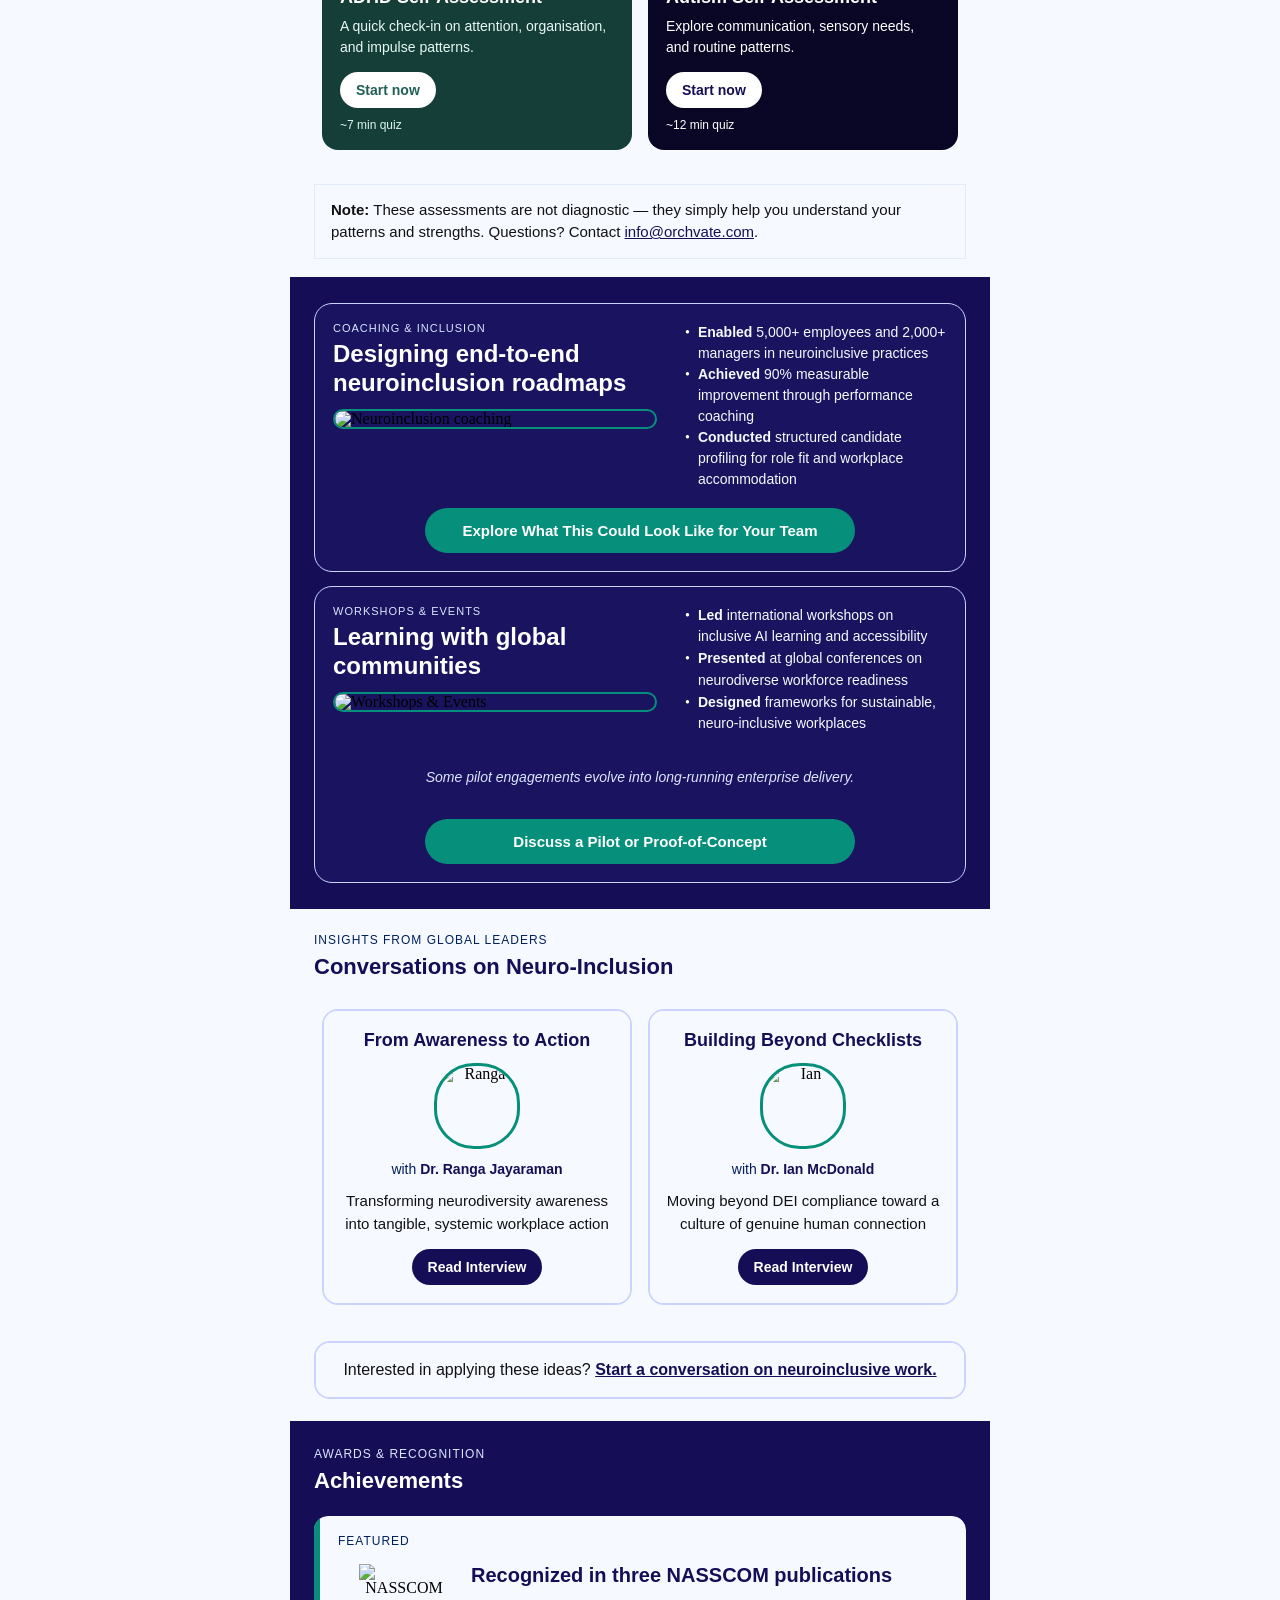
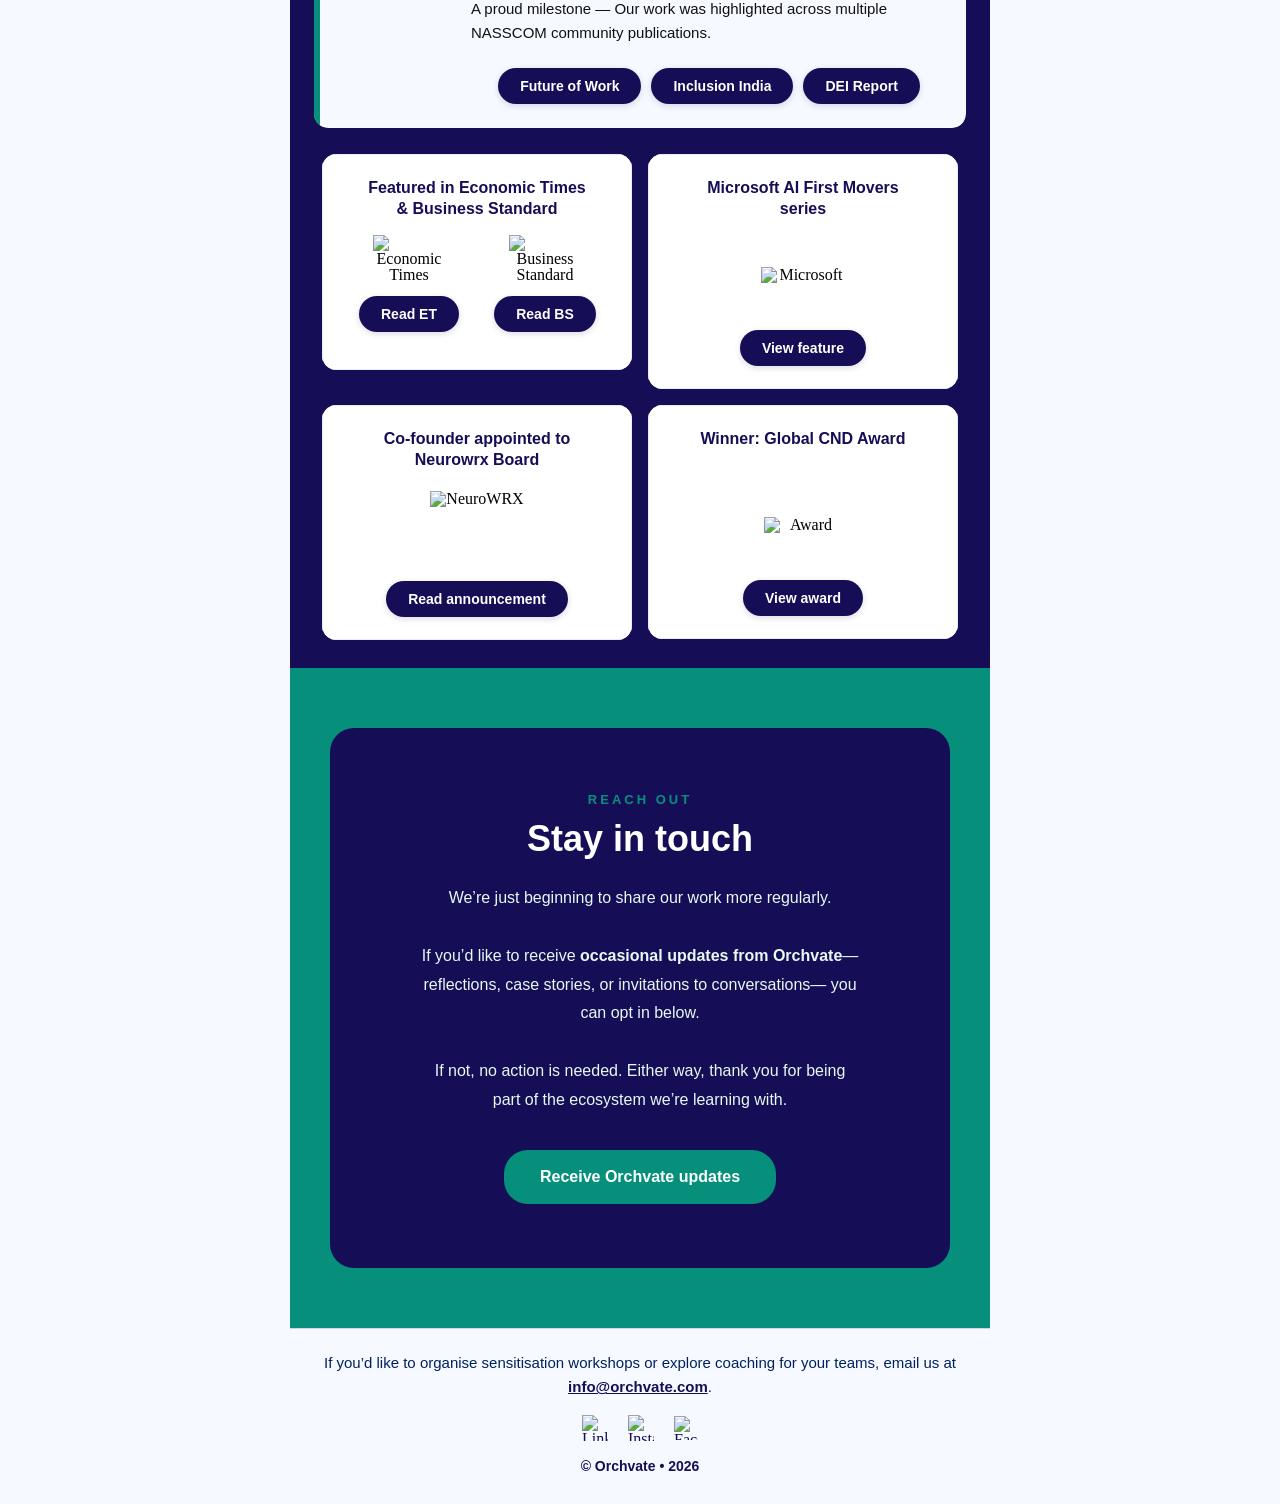
==== commit b147cb66: "Use email-safe mobile centering for stacked cards" ====
--- a/index.html
+++ b/index.html
@@ -196,10 +196,14 @@
 		.mobile-grid-card {
 			padding-left: 0 !important;
 			padding-right: 0 !important;
-		}
-		.mobile-grid-card > div {
+			text-align: center !important;
+		}
+		.mobile-grid-card div {
+			display: inline-block !important;
+			width: 100% !important;
 			max-width: 320px !important;
 			margin: 0 auto !important;
+			text-align: center !important;
 		}
 	}
 
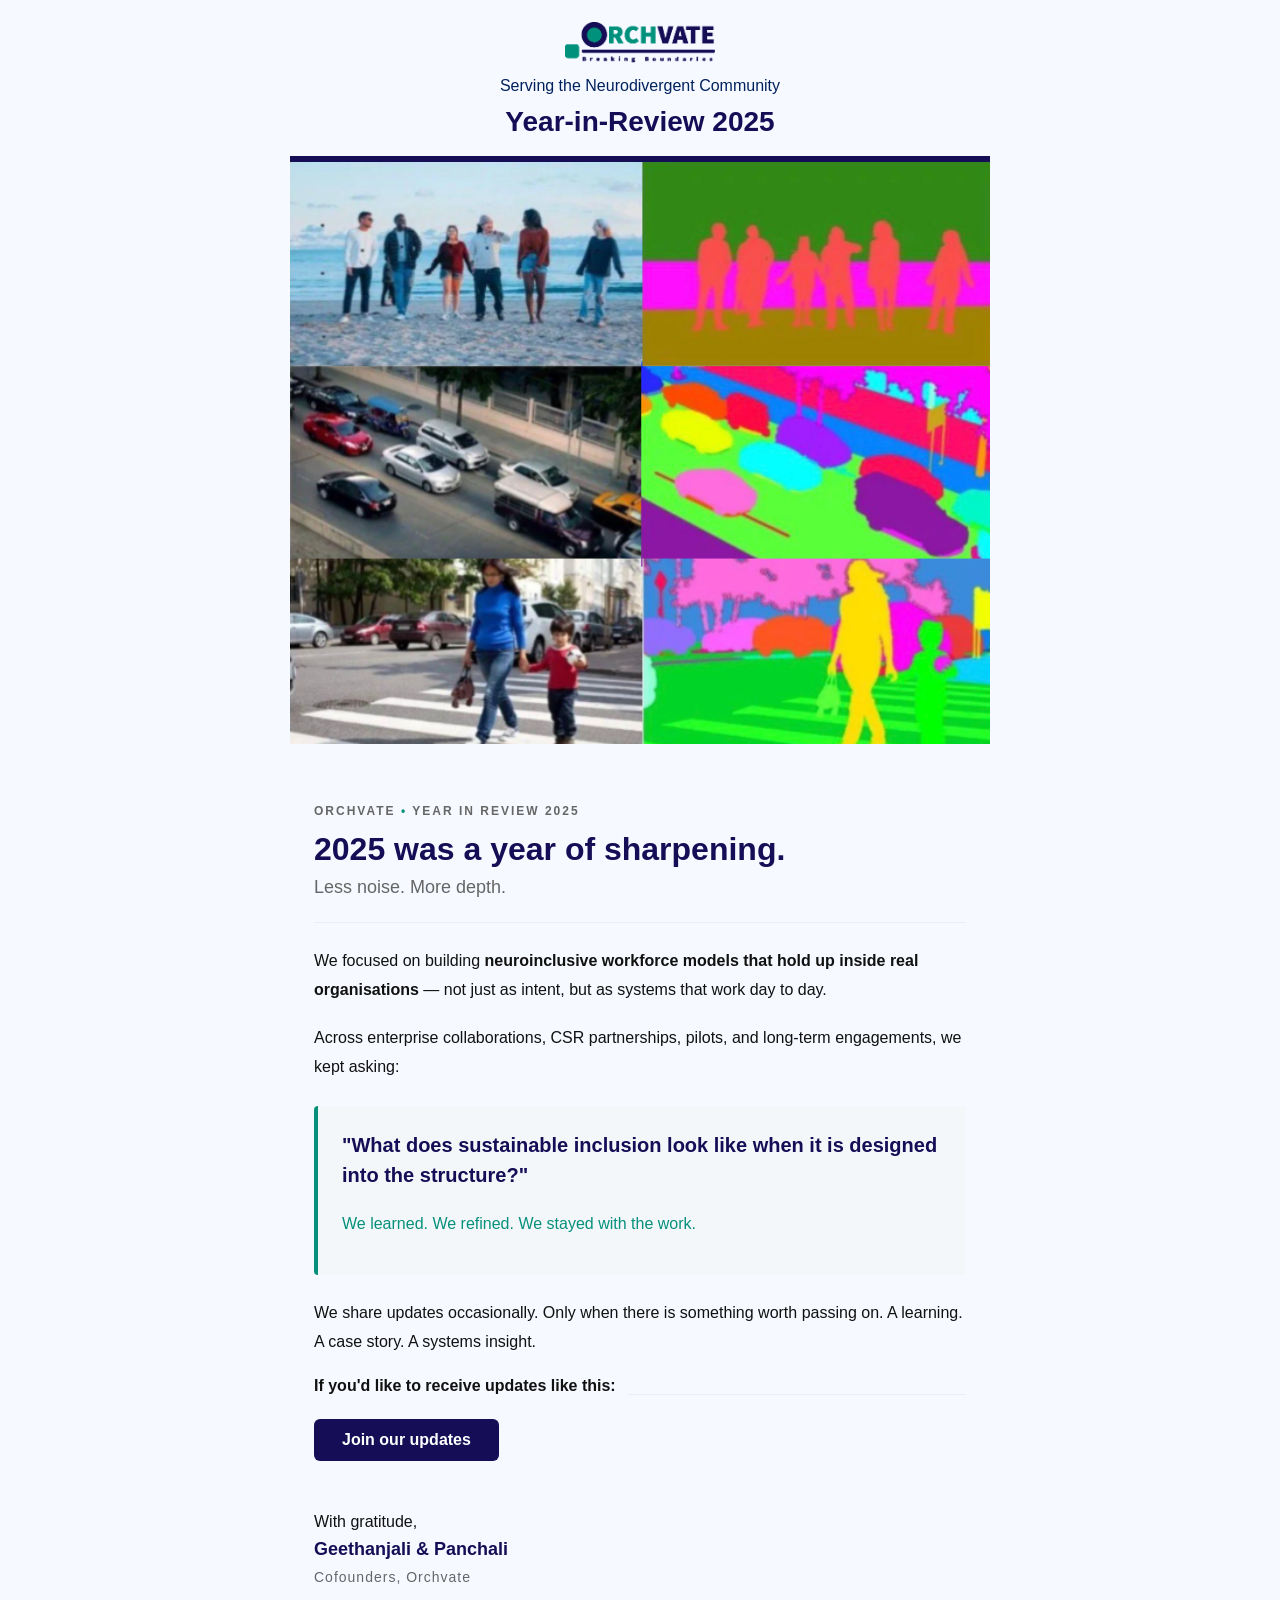
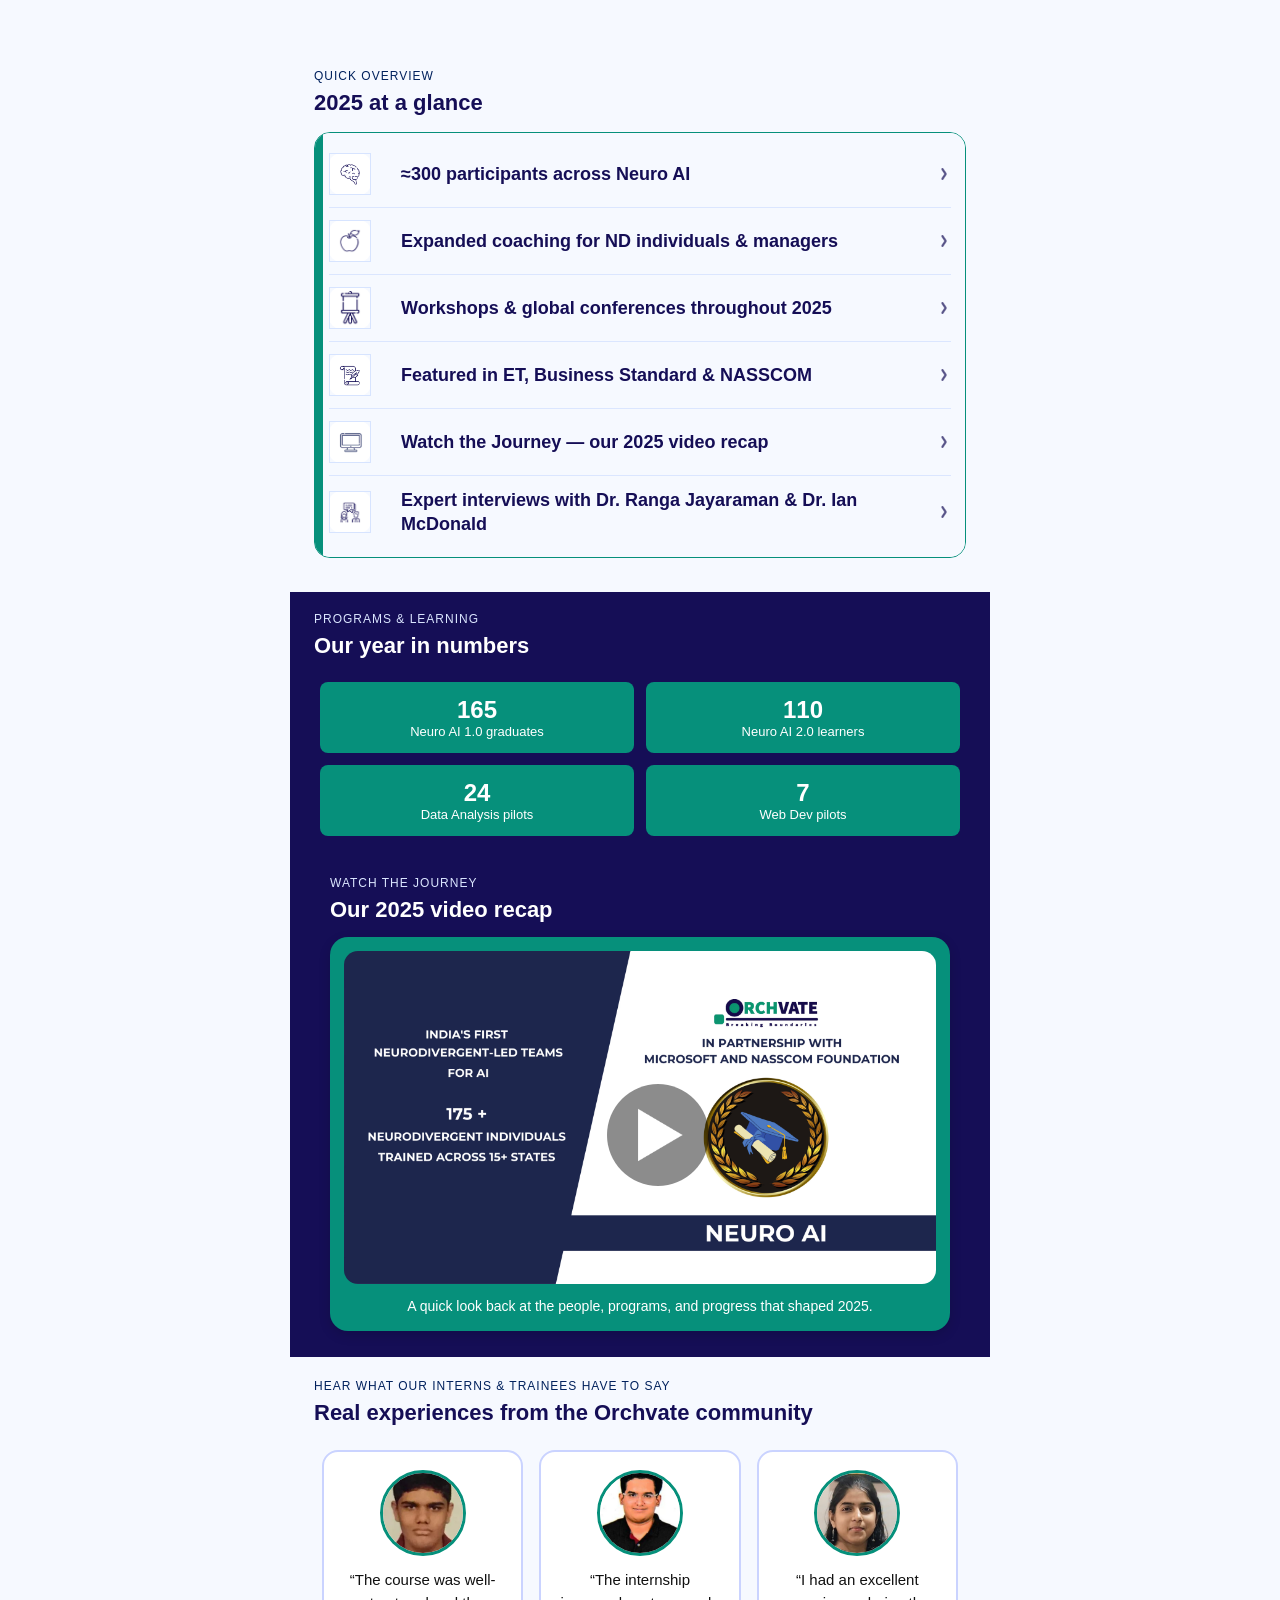
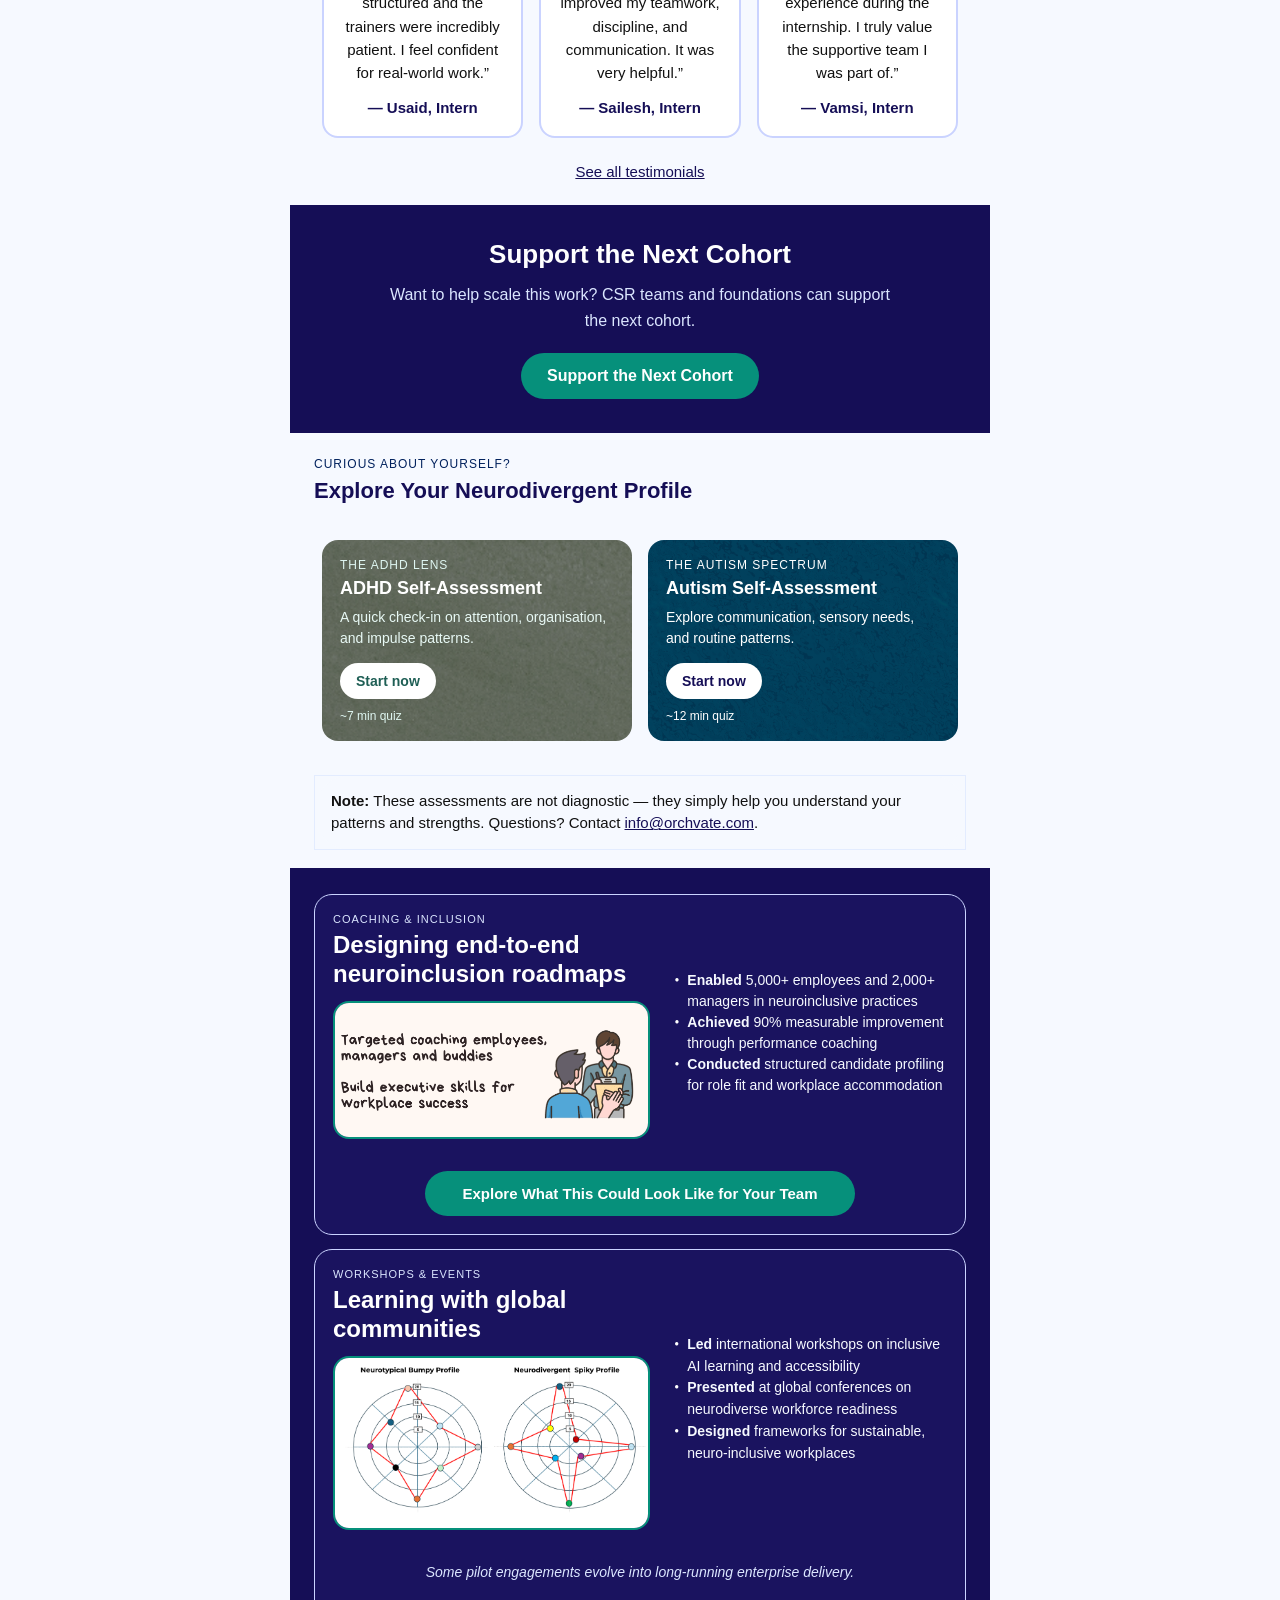
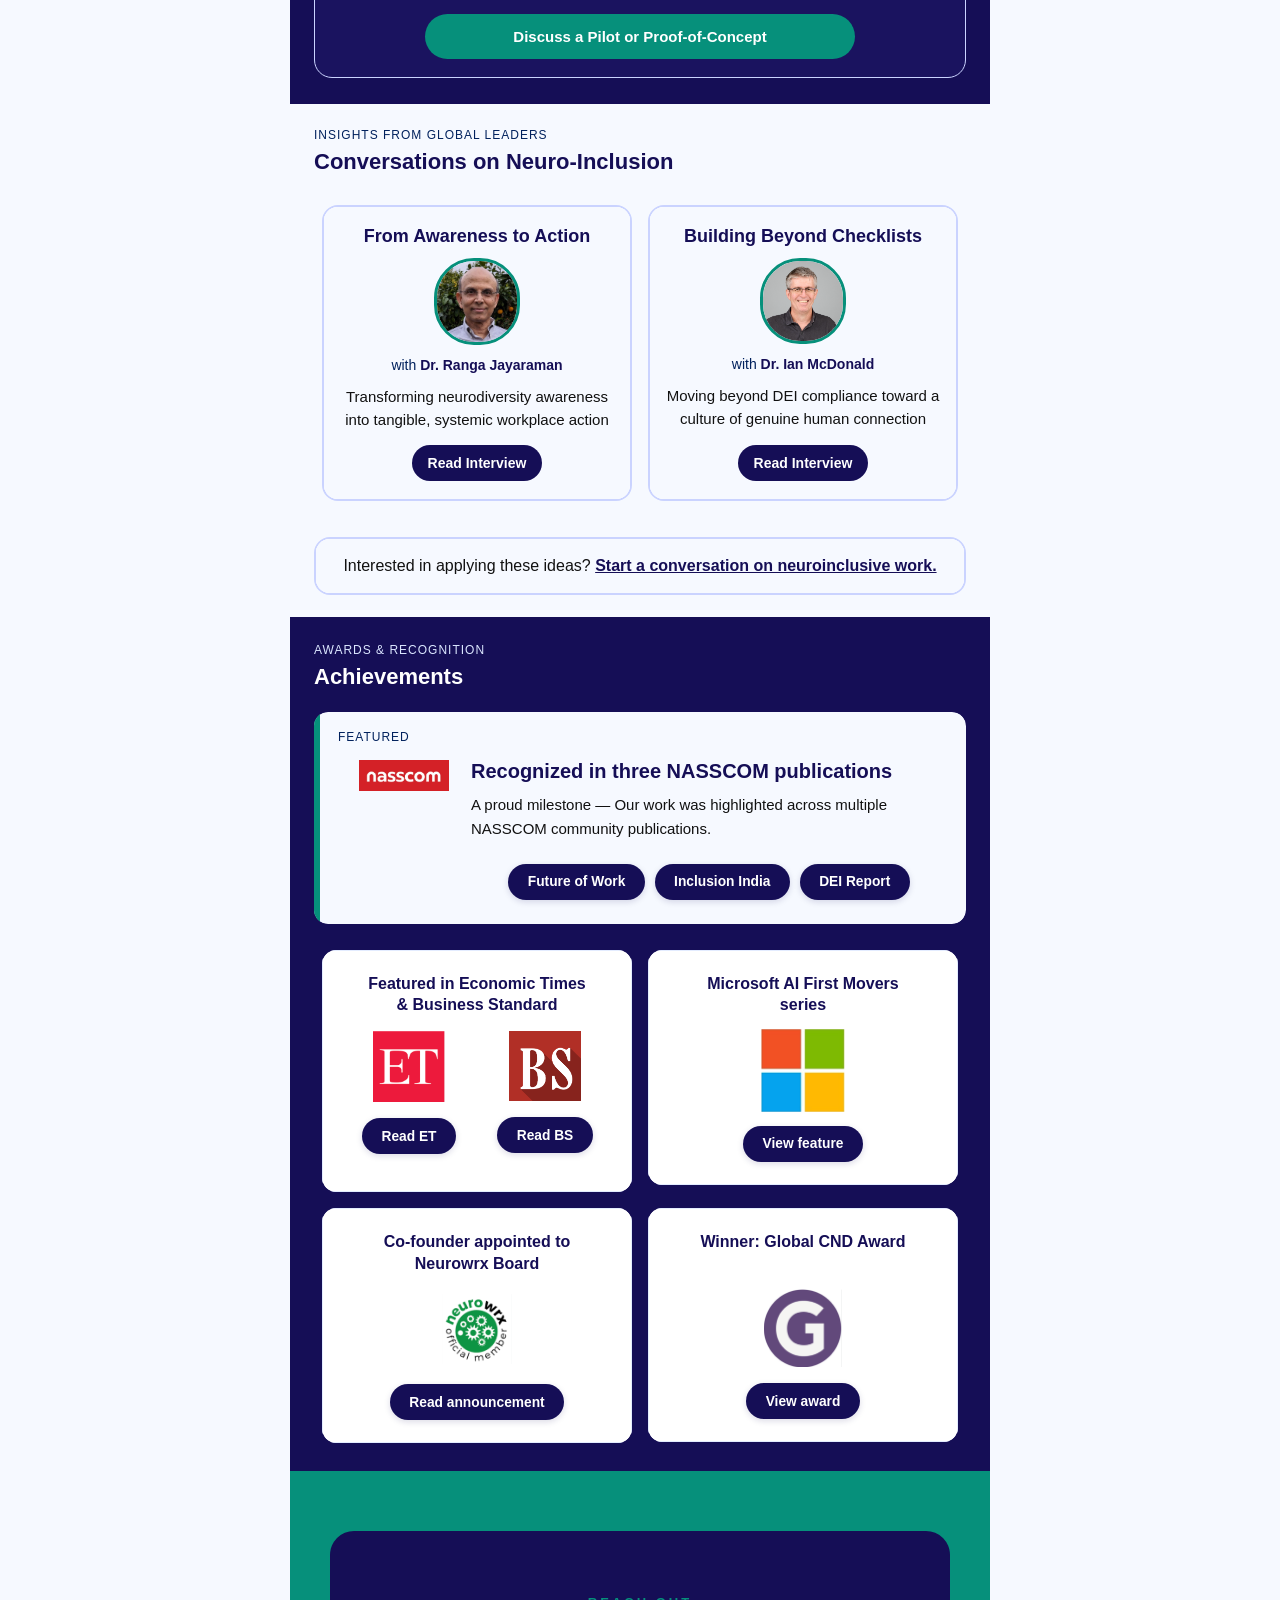
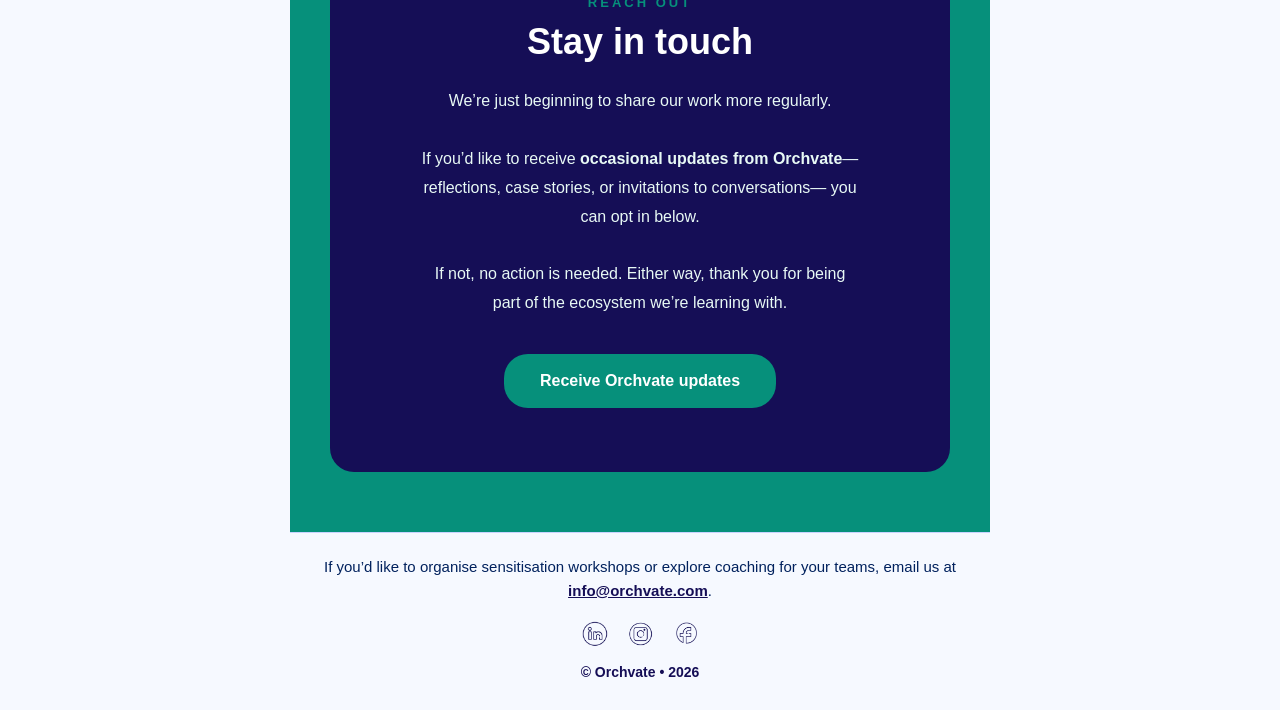
==== commit 0c5dec31: "images downloaded" ====
--- a/index.html
+++ b/index.html
@@ -376,7 +376,7 @@
   <tr>
     <td bgcolor="#f6f9ff" class="px" style="padding-top:22px;padding-bottom:18px;text-align:center;">
 
-      <img src="https://mcusercontent.com/201e76b8f447ee4c8b7fbe53e/images/c2e0273b-0dab-d392-fe35-965293bee40c.png"
+      <img src="assests/mc-c2e0273b.png"
           width="150"
           alt="Orchvate"
           style="display:block;margin:0 auto 10px;border:0;outline:none;text-decoration:none;height:auto;">
@@ -399,7 +399,7 @@
     <tr>
     <td style="padding:0;">
       <img
-        src="https://mcusercontent.com/201e76b8f447ee4c8b7fbe53e/images/01b83340-f389-9714-871e-f30c2512ade4.png"
+        src="assests/mc-01b83340.png"
         width="700"
         alt="Orchvate Year-in-Review 2025"
         style="display:block;width:100%;max-width:700px;height:auto;"
@@ -515,7 +515,7 @@
                            style="border:1px solid #d7e4ff;border-radius:12px;background:#ffffff;">
                       <tr>
                         <td align="center" valign="middle" width="40" height="40" style="width:40px;height:40px;">
-                          <img src="https://mcusercontent.com/201e76b8f447ee4c8b7fbe53e/images/3832d092-3869-e471-fa13-8bcb9f7d44f9.png" width="22" height="22" alt="Programs"
+                          <img src="assests/mc-3832d092.png" width="22" height="22" alt="Programs"
                                style="display:block;border:0;outline:none;text-decoration:none;">
                         </td>
                       </tr>
@@ -529,7 +529,7 @@
                   </td>
 
                   <td width="24" align="right" valign="middle" style="padding:12px 0;">
-                    <img src="https://img.icons8.com/material-rounded/24/150e56/chevron-right.png"
+                    <img src="assests/icon-chevron-right.png"
                          width="16" height="16" alt=""
                          style="display:block;border:0;opacity:0.7;">
                   </td>
@@ -548,7 +548,7 @@
                            style="border:1px solid #d7e4ff;border-radius:12px;background:#ffffff;">
                       <tr>
                         <td align="center" valign="middle" width="40" height="40" style="width:40px;height:40px;">
-                          <img src="https://mcusercontent.com/201e76b8f447ee4c8b7fbe53e/images/b7219125-1c48-6fdc-58e1-6c61f6c32b1a.png" width="22" height="22" alt="Coaching"
+                          <img src="assests/mc-b7219125.png" width="22" height="22" alt="Coaching"
                                style="display:block;border:0;outline:none;text-decoration:none;">
                         </td>
                       </tr>
@@ -562,7 +562,7 @@
                   </td>
 
                   <td width="24" align="right" valign="middle" style="padding:12px 0;">
-                    <img src="https://img.icons8.com/material-rounded/24/150e56/chevron-right.png"
+                    <img src="assests/icon-chevron-right.png"
                          width="16" height="16" alt=""
                          style="display:block;border:0;opacity:0.7;">
                   </td>
@@ -581,7 +581,7 @@
                            style="border:1px solid #d7e4ff;border-radius:12px;background:#ffffff;">
                       <tr>
                         <td align="center" valign="middle" width="40" height="40" style="width:40px;height:40px;">
-                          <img src="https://mcusercontent.com/201e76b8f447ee4c8b7fbe53e/images/9ced223b-7a28-e735-2c57-ca64920260ee.png" width="22" height="22" alt="Workshops"
+                          <img src="assests/mc-9ced223b.png" width="22" height="22" alt="Workshops"
                                style="display:block;border:0;outline:none;text-decoration:none;">
                         </td>
                       </tr>
@@ -595,7 +595,7 @@
                   </td>
 
                   <td width="24" align="right" valign="middle" style="padding:12px 0;">
-                    <img src="https://img.icons8.com/material-rounded/24/150e56/chevron-right.png"
+                    <img src="assests/icon-chevron-right.png"
                          width="16" height="16" alt=""
                          style="display:block;border:0;opacity:0.7;">
                   </td>
@@ -614,7 +614,7 @@
                            style="border:1px solid #d7e4ff;border-radius:12px;background:#ffffff;">
                       <tr>
                         <td align="center" valign="middle" width="40" height="40" style="width:40px;height:40px;">
-                          <img src="https://mcusercontent.com/201e76b8f447ee4c8b7fbe53e/images/3bcdde5e-4d3e-f4f8-a1d0-76fcc85c5336.png" width="22" height="22" alt="Awards"
+                          <img src="assests/mc-3bcdde5e.png" width="22" height="22" alt="Awards"
                                style="display:block;border:0;outline:none;text-decoration:none;">
                         </td>
                       </tr>
@@ -628,7 +628,7 @@
                   </td>
 
                   <td width="24" align="right" valign="middle" style="padding:12px 0;">
-                    <img src="https://img.icons8.com/material-rounded/24/150e56/chevron-right.png"
+                    <img src="assests/icon-chevron-right.png"
                          width="16" height="16" alt=""
                          style="display:block;border:0;opacity:0.7;">
                   </td>
@@ -647,7 +647,7 @@
                            style="border:1px solid #d7e4ff;border-radius:12px;background:#ffffff;">
                       <tr>
                         <td align="center" valign="middle" width="40" height="40" style="width:40px;height:40px;">
-                          <img src="https://mcusercontent.com/201e76b8f447ee4c8b7fbe53e/images/863fab7a-5c10-2d66-81ab-dc73c53f7645.png" width="25" height="25" alt="Video"
+                          <img src="assests/mc-863fab7a.png" width="25" height="25" alt="Video"
                                style="display:block;border:0;outline:none;text-decoration:none;">
                         </td>
                       </tr>
@@ -661,7 +661,7 @@
                   </td>
 
                   <td width="24" align="right" valign="middle" style="padding:12px 0;">
-                    <img src="https://img.icons8.com/material-rounded/24/150e56/chevron-right.png"
+                    <img src="assests/icon-chevron-right.png"
                          width="16" height="16" alt=""
                          style="display:block;border:0;opacity:0.7;">
                   </td>
@@ -680,7 +680,7 @@
                            style="border:1px solid #d7e4ff;border-radius:12px;background:#ffffff;">
                       <tr>
                         <td align="center" valign="middle" width="40" height="40" style="width:40px;height:40px;">
-                          <img src="https://mcusercontent.com/201e76b8f447ee4c8b7fbe53e/images/28d2c0b8-db51-d99d-f013-09dbf15f8087.png" width="22" height="22" alt="Interviews"
+                          <img src="assests/mc-28d2c0b8.png" width="22" height="22" alt="Interviews"
                                style="display:block;border:0;outline:none;text-decoration:none;">
                         </td>
                       </tr>
@@ -694,7 +694,7 @@
                   </td>
 
                   <td width="24" align="right" valign="middle" style="padding:12px 0;">
-                    <img src="https://img.icons8.com/material-rounded/24/150e56/chevron-right.png"
+                    <img src="assests/icon-chevron-right.png"
                          width="16" height="16" alt=""
                          style="display:block;border:0;opacity:0.7;">
                   </td>
@@ -820,7 +820,7 @@
                         <table role="presentation" width="592" height="333" cellpadding="0" cellspacing="0" border="0">
                           <tr>
                             <td align="center" valign="middle">
-                              <img src="https://img.icons8.com/ios-filled/100/ffffff/play--v1.png"
+                              <img src="assests/icon-play-white.png"
                                   width="66" height="66" alt="Play"
                                   style="display:block;border:0;background:rgba(0,0,0,0.45);border-radius:999px;padding:18px;">
                             </td>
@@ -838,7 +838,7 @@
                           width="592" height="333"
                           alt="Watch our 2025 recap video"
                           style="display:block;width:100%;max-width:100%;height:auto;border:0;object-fit:cover;">
-                      <img src="https://img.icons8.com/ios-filled/100/ffffff/play--v1.png"
+                      <img src="assests/icon-play-white.png"
                           width="66" height="66" alt=""
                           style="position:absolute;left:50%;top:50%;margin-left:-33px;margin-top:-33px;
                                   display:block;border:0;background:rgba(0,0,0,0.45);border-radius:999px;padding:18px;">
@@ -888,7 +888,7 @@
                   <table role="presentation" width="100%" cellpadding="0" cellspacing="0" border="0">
                     <tr>
                       <td align="center" valign="top" style="padding:18px;">
-                        <img src="https://mcusercontent.com/201e76b8f447ee4c8b7fbe53e/images/e2b2b03c-b20e-67a3-81aa-8ff8e858ec3e.png"
+                        <img src="assests/mc-e2b2b03c.png"
                              width="80" height="80" alt="Usaid"
                              style="display:block;border:3px solid #06907b;border-radius:999px;margin:0 auto 12px;">
                         <p style="font-family:Arial,Helvetica,sans-serif;font-size:15px;line-height:1.55;color:#111;margin:0 0 14px;">
@@ -909,7 +909,7 @@
                   <table role="presentation" width="100%" cellpadding="0" cellspacing="0" border="0">
                     <tr>
                       <td align="center" valign="top" style="padding:18px;">
-                        <img src="https://mcusercontent.com/201e76b8f447ee4c8b7fbe53e/images/3d706e6d-e25d-29a4-3e31-9e3a12c34b1d.png"
+                        <img src="assests/mc-3d706e6d.png"
                              width="80" height="80" alt="Sailesh"
                              style="display:block;border:3px solid #06907b;border-radius:999px;margin:0 auto 12px;">
                         <p style="font-family:Arial,Helvetica,sans-serif;font-size:15px;line-height:1.55;color:#111;margin:0 0 14px;">
@@ -930,7 +930,7 @@
                   <table role="presentation" width="100%" cellpadding="0" cellspacing="0" border="0">
                     <tr>
                       <td align="center" valign="top" style="padding:18px;">
-                        <img src="https://mcusercontent.com/201e76b8f447ee4c8b7fbe53e/images/add07dd2-9dfb-059a-ba47-18f56d233c0d.png"
+                        <img src="assests/mc-add07dd2.png"
                              width="80" height="80" alt="Vamsi"
                              style="display:block;border:3px solid #06907b;border-radius:999px;margin:0 auto 12px;">
                         <p style="font-family:Arial,Helvetica,sans-serif;font-size:15px;line-height:1.55;color:#111;margin:0 0 14px;">
@@ -1035,7 +1035,7 @@
             arcsize="12%" stroke="f"
             style="width:260px;height:200px;">
             <v:fill type="tile"
-              src="https://mcusercontent.com/201e76b8f447ee4c8b7fbe53e/images/9d8641ea-0f79-2d03-2b9b-3f13d539b9ed.png"
+              src="assests/mc-9d8641ea.png"
               color="#2f7f73"/>
             <v:textbox inset="18px,18px,18px,18px">
           <![endif]-->
@@ -1045,7 +1045,7 @@
           background-color:#1f5f55;
           background-image:
             linear-gradient(rgba(0,0,0,0.35), rgba(0,0,0,0.35)),
-            url('https://updates.orchvate.com/assests/green.png');
+            url('assests/green.png');
           background-repeat:repeat;
           padding:18px;">
 
@@ -1097,7 +1097,7 @@
     arcsize="12%" stroke="f"
     style="width:260px;height:200px;">
     <v:fill type="tile"
-      src="https://mcusercontent.com/201e76b8f447ee4c8b7fbe53e/images/5ba6fdd0-588b-5d29-d771-40a648ead310.png"
+      src="assests/mc-5ba6fdd0.png"
       color="#0f0b3f"/>
     <v:textbox inset="18px,18px,18px,18px">
   <![endif]-->
@@ -1107,7 +1107,7 @@
     background-color:#0f0b3f;
     background-image:
       linear-gradient(rgba(0,0,0,0.42), rgba(0,0,0,0.42)),
-      url('https://updates.orchvate.com/assests/blue.png');
+      url('assests/blue.png');
     background-repeat:repeat;
     padding:18px;
   ">
@@ -1204,7 +1204,7 @@
                     Designing end-to-end neuroinclusion roadmaps
                   </h2>
 
-                  <img src="https://mcusercontent.com/201e76b8f447ee4c8b7fbe53e/images/3f35af94-24ca-14b4-473f-b7689d3ad026.png"
+                  <img src="assests/mc-3f35af94.png"
                        width="320" border="0" alt="Neuroinclusion coaching"
                        style="display:block;width:320px;max-width:100%;height:auto;border-radius:16px;border:2px solid #06907b;">
                 </td>
@@ -1287,7 +1287,7 @@
                     Learning with global communities
                   </h2>
 
-                  <img src="https://mcusercontent.com/201e76b8f447ee4c8b7fbe53e/images/274086a7-eaba-ee48-45dd-7721cecc9442.png"
+                  <img src="assests/mc-274086a7.png"
                        width="320" border="0" alt="Workshops & Events"
                        style="display:block;width:320px;max-width:100%;height:auto;border-radius:16px;border:2px solid #06907b;">
 
@@ -1385,7 +1385,7 @@
                     From Awareness to Action
                   </h3>
 
-                  <img src="https://mcusercontent.com/201e76b8f447ee4c8b7fbe53e/images/61a4a255-1c12-3836-7963-a636a0b1686d.jpg"
+                  <img src="assests/mc-61a4a255.jpg"
                         width="80" height="80" alt="Ranga"
                         style="display:block;border:3px solid #06907b;margin:0 auto 10px;border-radius:40px;">
 
@@ -1427,7 +1427,7 @@
                     Building Beyond Checklists
                   </h3>
 
-                  <img src="https://mcusercontent.com/201e76b8f447ee4c8b7fbe53e/images/82bac210-9e2e-ffce-8578-87327cd48252.png"
+                  <img src="assests/mc-82bac210.png"
                        width="80" height="80" alt="Ian"
                        style="display:block;border:3px solid #06907b;margin:0 auto 10px;border-radius:40px;">
 
@@ -1540,7 +1540,7 @@
 
                       <!-- 2. LOGO (Appears 2nd on mobile, stays on the RIGHT on desktop) -->
                       <td width="130" align="center" valign="top" class="mobile-center" dir="ltr" style="padding-bottom:20px;">
-                        <img src="https://mcusercontent.com/201e76b8f447ee4c8b7fbe53e/images/a63d9a37-6c21-15d3-b379-678a5601f3f5.png" width="90" alt="NASSCOM" style="display:inline-block;">
+                        <img src="assests/mc-a63d9a37.png" width="90" alt="NASSCOM" style="display:inline-block;">
                       </td>
 
                       <!-- 3, 4, 5. HEADING, DESCRIPTION & BUTTONS (Appears after logo on mobile, on the LEFT on desktop) -->
@@ -1610,7 +1610,7 @@
                             <!-- ET BLOCK -->
                             <td width="50%" align="center" valign="top" class="mobile-center" style="padding-bottom:15px;">
                               <div style="margin-bottom:12px;">
-                                <img src="https://mcusercontent.com/201e76b8f447ee4c8b7fbe53e/images/30696c53-67d4-2e82-8f4d-8a9d422ae5cf.png"
+                                <img src="assests/mc-30696c53.png"
                                      width="72" alt="Economic Times"
                                      style="display:inline-block;border:0;">
                               </div>
@@ -1620,7 +1620,7 @@
                             <!-- BS BLOCK -->
                             <td width="50%" align="center" valign="top" class="mobile-center" style="padding-bottom:15px;">
                               <div style="margin-bottom:12px;">
-                                <img src="https://mcusercontent.com/201e76b8f447ee4c8b7fbe53e/images/d829d579-1e5e-ddb4-8876-764c02ad12e5.png"
+                                <img src="assests/mc-d829d579.png"
                                      width="72" alt="Business Standard"
                                      style="display:inline-block;border:0;">
                               </div>
@@ -1645,7 +1645,7 @@
                           Microsoft AI First Movers<br>series
                         </h4>
                         <div style="margin-bottom:15px; height:80px; display:flex; align-items:center; justify-content:center;">
-                          <img src="https://mcusercontent.com/201e76b8f447ee4c8b7fbe53e/images/5aefbbd5-7266-beaf-e9e0-c4f829277566.png"
+                          <img src="assests/mc-5aefbbd5.png"
                                width="84" alt="Microsoft" style="display:inline-block; border:0;">
                         </div>
                         <a href="https://www.microsoft.com/en-in/aifirstmovers#tab-tab-5" class="nasscom-btn" style="font-size:12px;padding:8px 14px;">View feature</a>
@@ -1669,7 +1669,7 @@
                           Co-founder appointed to<br>Neurowrx Board
                         </h4>
                         <div style="margin-bottom:15px; height:80px; display:flex; align-items:center; justify-content:center;">
-                          <img src="https://mcusercontent.com/201e76b8f447ee4c8b7fbe53e/images/8ffed290-0b34-3466-f63f-9266147a8e2e.png"
+                          <img src="assests/mc-8ffed290.png"
                                alt="NeuroWRX" style="display:inline-block; border:0; height:70px; width:auto;">
                         </div>
                         <a href="https://www.neurowrx.org/post/orchvate-co-founder-panchali-banerjee-joins-neurowrx-board-of-directors" class="nasscom-btn" style="font-size:12px;padding:8px 14px;">Read announcement</a>
@@ -1690,7 +1690,7 @@
                           Winner: Global CND Award
                         </h4>
                         <div style="margin-bottom:15px; height:80px; display:flex; align-items:center; justify-content:center;">
-                          <img src="https://mcusercontent.com/201e76b8f447ee4c8b7fbe53e/images/a912cfb2-e318-35e3-5fc7-48cac0c42adb.png"
+                          <img src="assests/mc-a912cfb2.png"
                                width="78" alt="Award" style="display:inline-block; border:0;">
                         </div>
                         <a href="https://geniuswithin.org/our-awards/stereotype-buster/" class="nasscom-btn" style="font-size:12px;padding:8px 14px;">View award</a>
@@ -1769,19 +1769,19 @@
       <tr>
         <td align="center" style="padding:0 10px;">
           <a href="https://www.linkedin.com/company/orchvate/" target="_blank">
-            <img src="https://mcusercontent.com/201e76b8f447ee4c8b7fbe53e/images/7e2b9c00-ace9-c7ab-7caf-a1a867e74bb6.png"
+            <img src="assests/mc-7e2b9c00.png"
                  width="26" height="26" alt="LinkedIn" style="display:block;">
           </a>
         </td>
         <td align="center" style="padding:0 10px;">
           <a href="https://instagram.com/orchvate?igsh=MWZ1NGJrZmdjbHBiZw==" target="_blank">
-            <img src="https://mcusercontent.com/201e76b8f447ee4c8b7fbe53e/images/7d3eb49f-35c8-beba-2294-84c964e9034d.png"
+            <img src="assests/mc-7d3eb49f.png"
                  width="26" height="26" alt="Instagram" style="display:block;">
           </a>
         </td>
         <td align="center" style="padding:0 10px;">
           <a href="https://facebook.com/share/1J8NcnBiQT/?mibextid=wwXIfr" target="_blank">
-            <img src="https://mcusercontent.com/201e76b8f447ee4c8b7fbe53e/images/635e21d8-8ae2-7a0d-5957-d1f4a88c3024.png"
+            <img src="assests/mc-635e21d8.png"
                  width="24" height="24" alt="Facebook" style="display:block;">
           </a>
         </td>
@@ -1809,7 +1809,7 @@
       <span class="modal-close" id="closeInquiryModal">&times;</span>
       
       <div class="modal-logo">
-        <img src="https://mcusercontent.com/201e76b8f447ee4c8b7fbe53e/images/c2e0273b-0dab-d392-fe35-965293bee40c.png" alt="Orchvate Logo">
+        <img src="assests/mc-c2e0273b.png" alt="Orchvate Logo">
       </div>
 
       <h2 class="modal-title">Let’s start a conversation</h2>
@@ -1883,7 +1883,7 @@
       <span class="modal-close" id="closeModal">&times;</span>
       
       <div class="modal-logo">
-        <img src="https://mcusercontent.com/201e76b8f447ee4c8b7fbe53e/images/c2e0273b-0dab-d392-fe35-965293bee40c.png" alt="Orchvate Logo">
+        <img src="assests/mc-c2e0273b.png" alt="Orchvate Logo">
       </div>
 
       <h2 class="modal-title">Subscribe</h2>
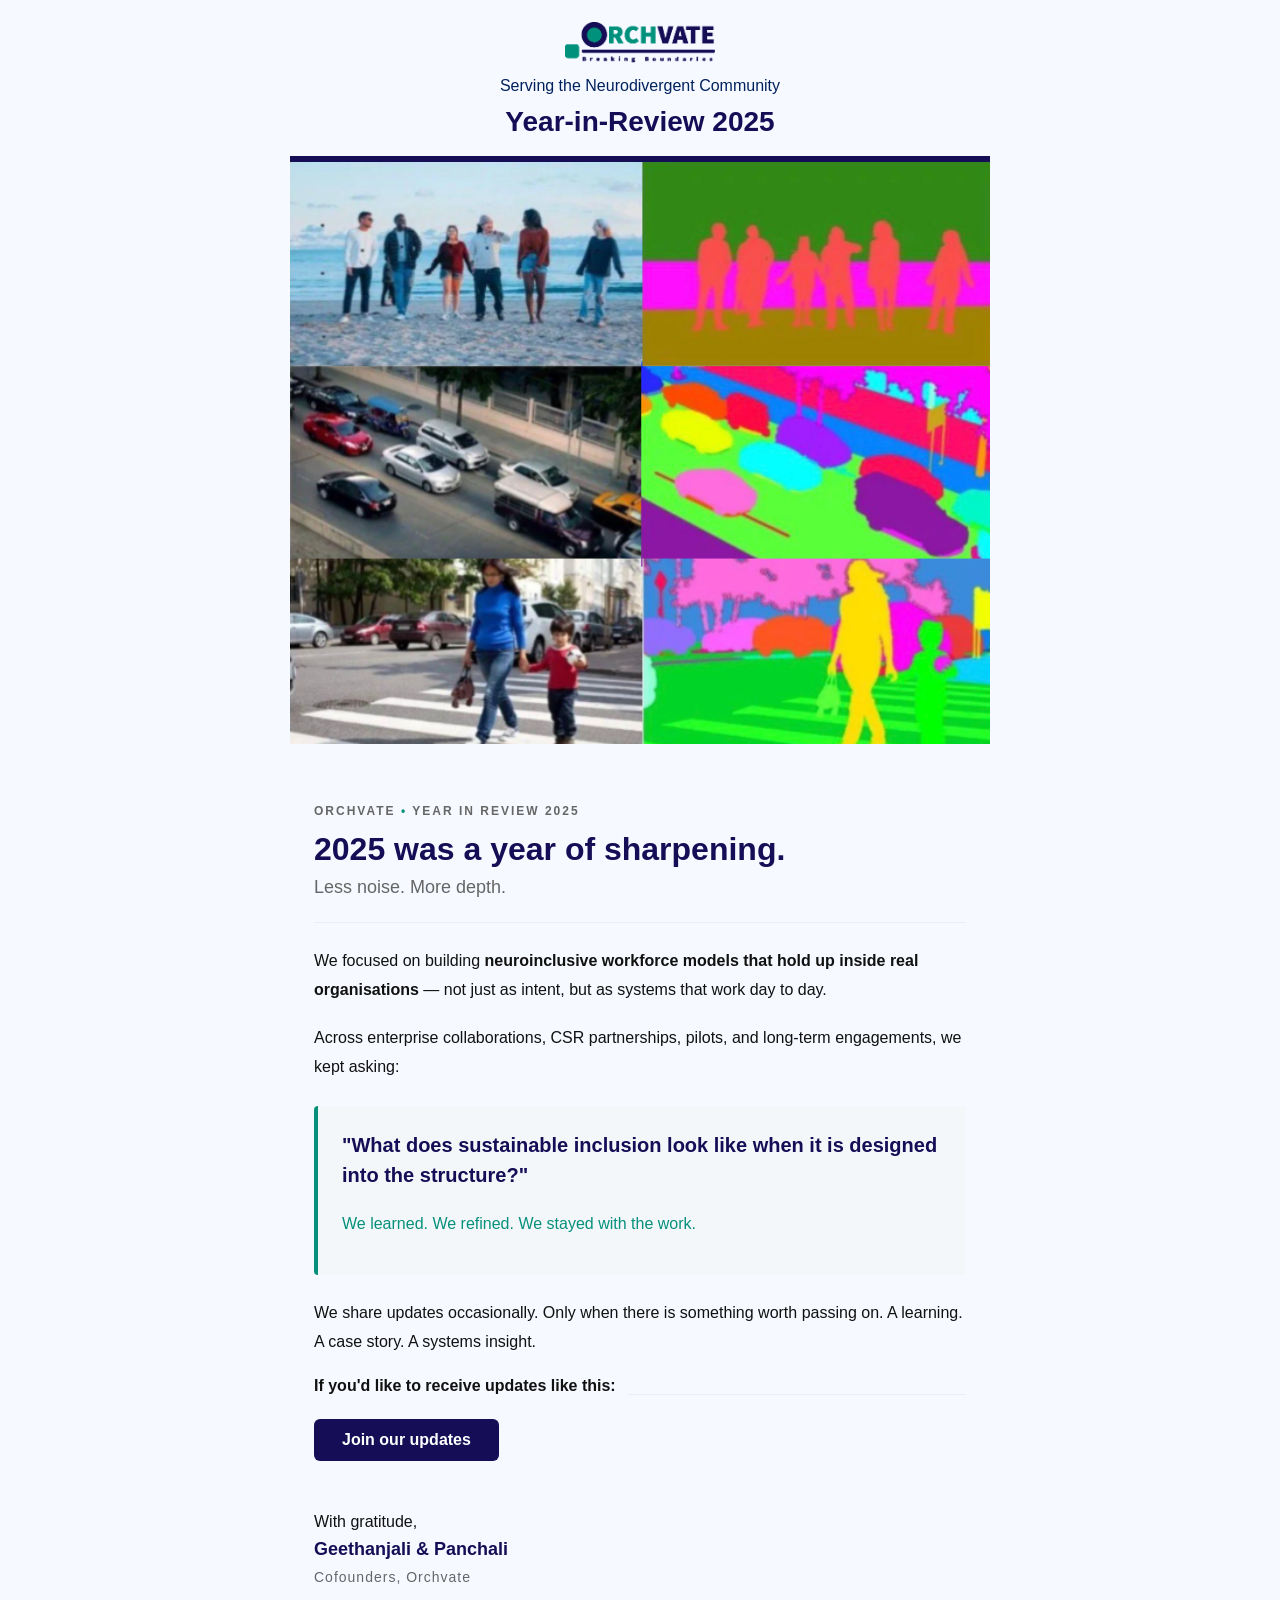
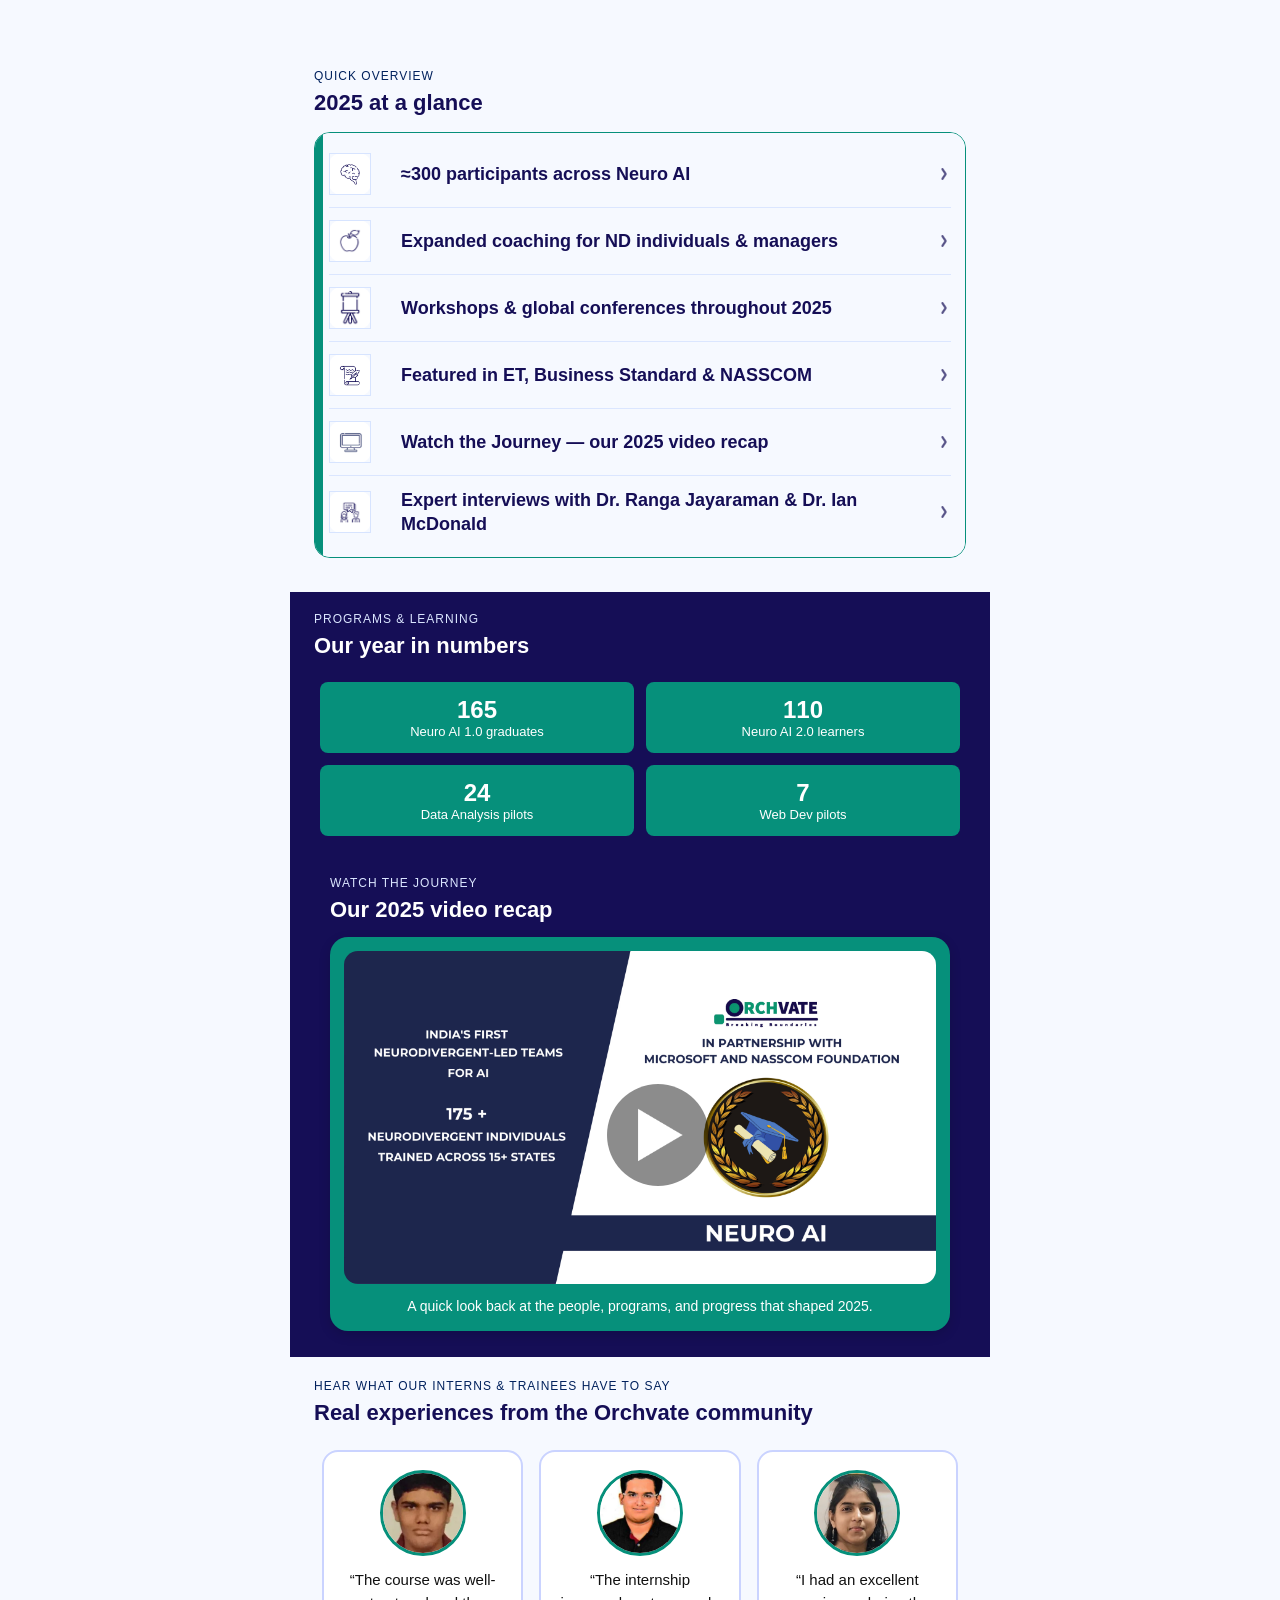
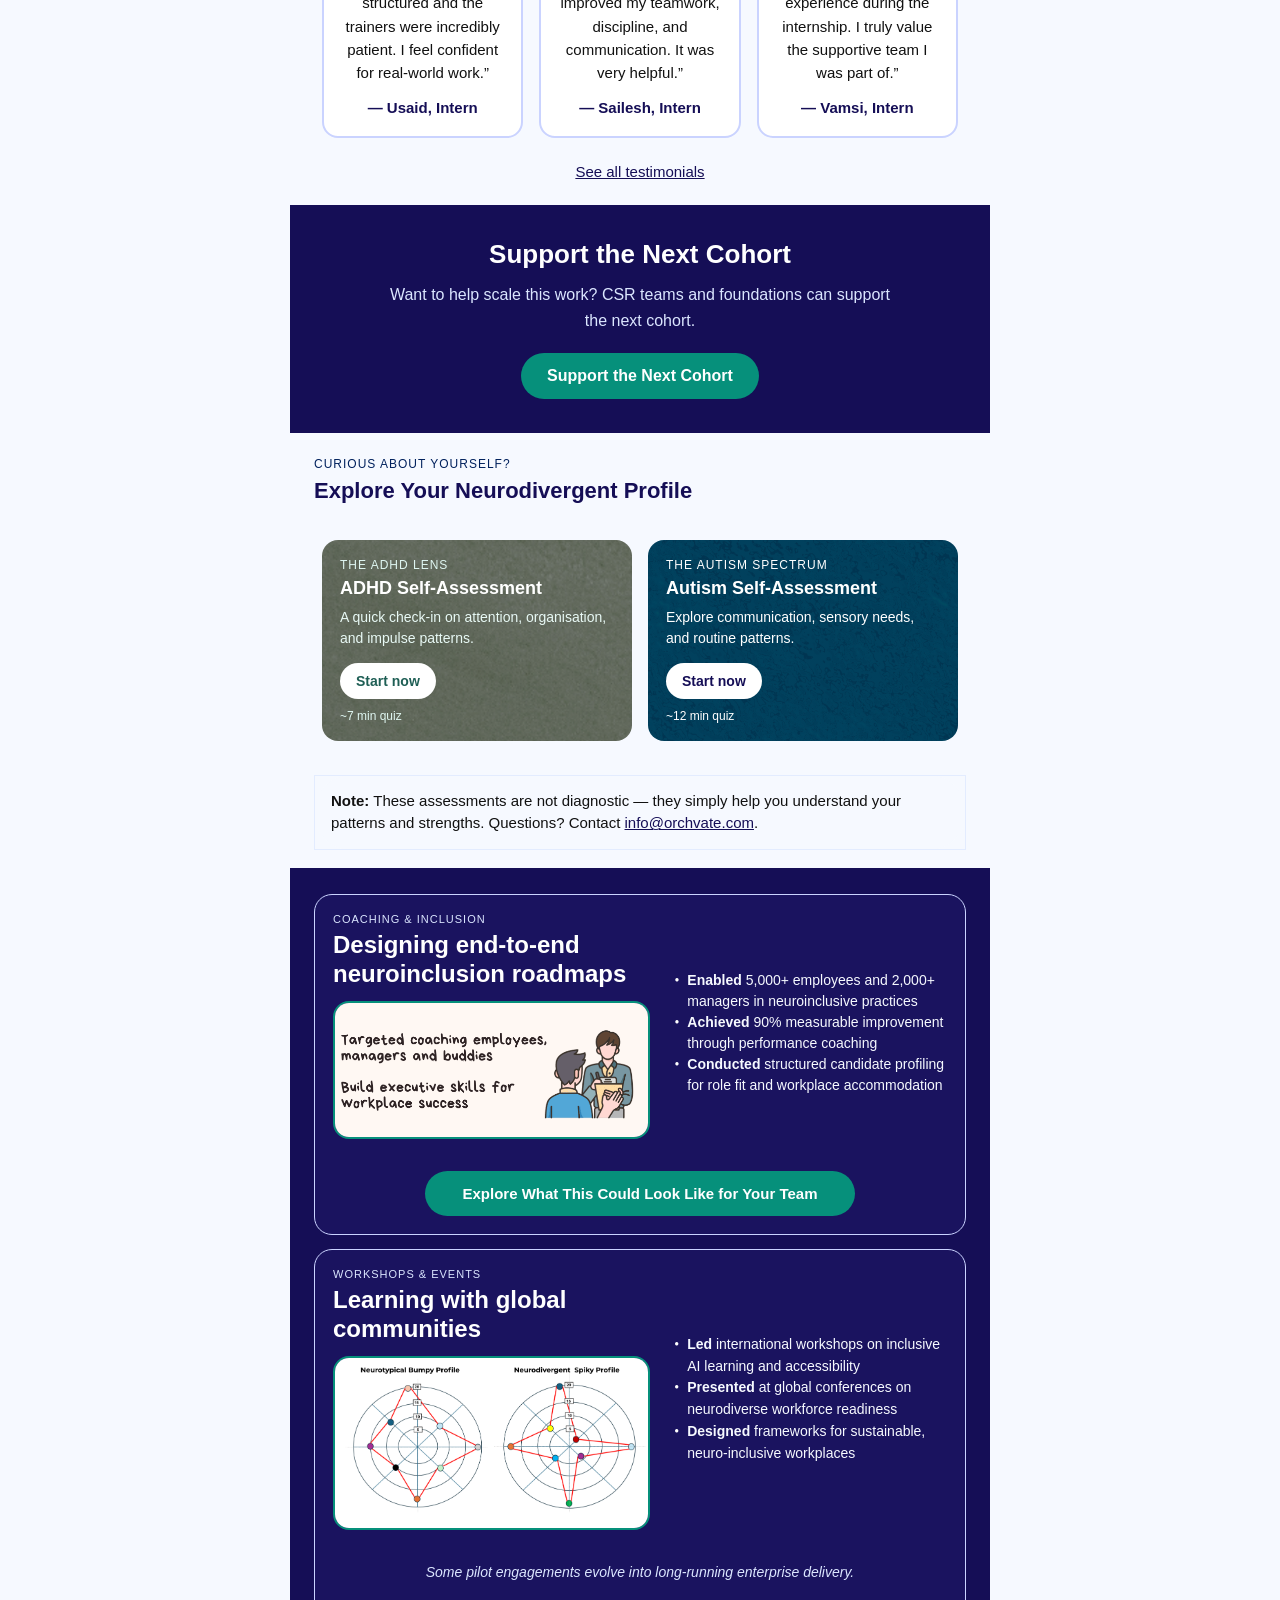
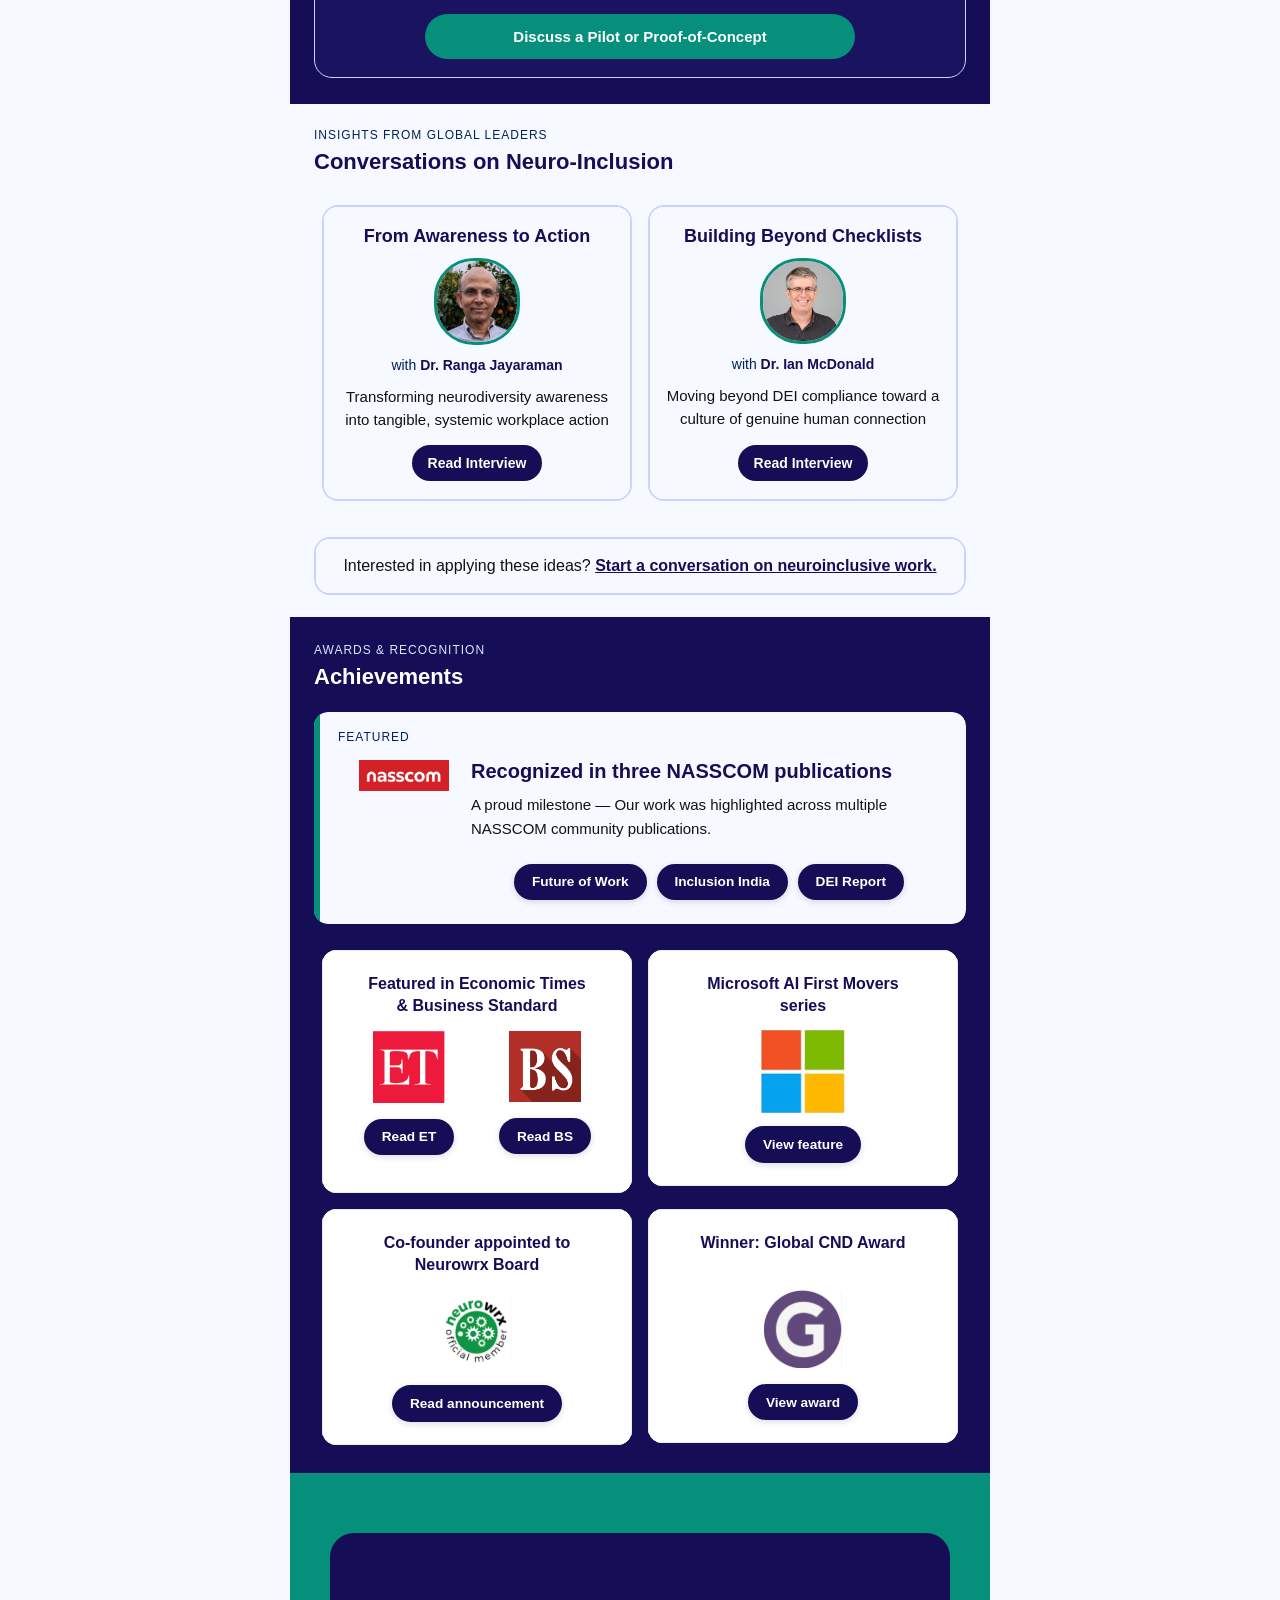
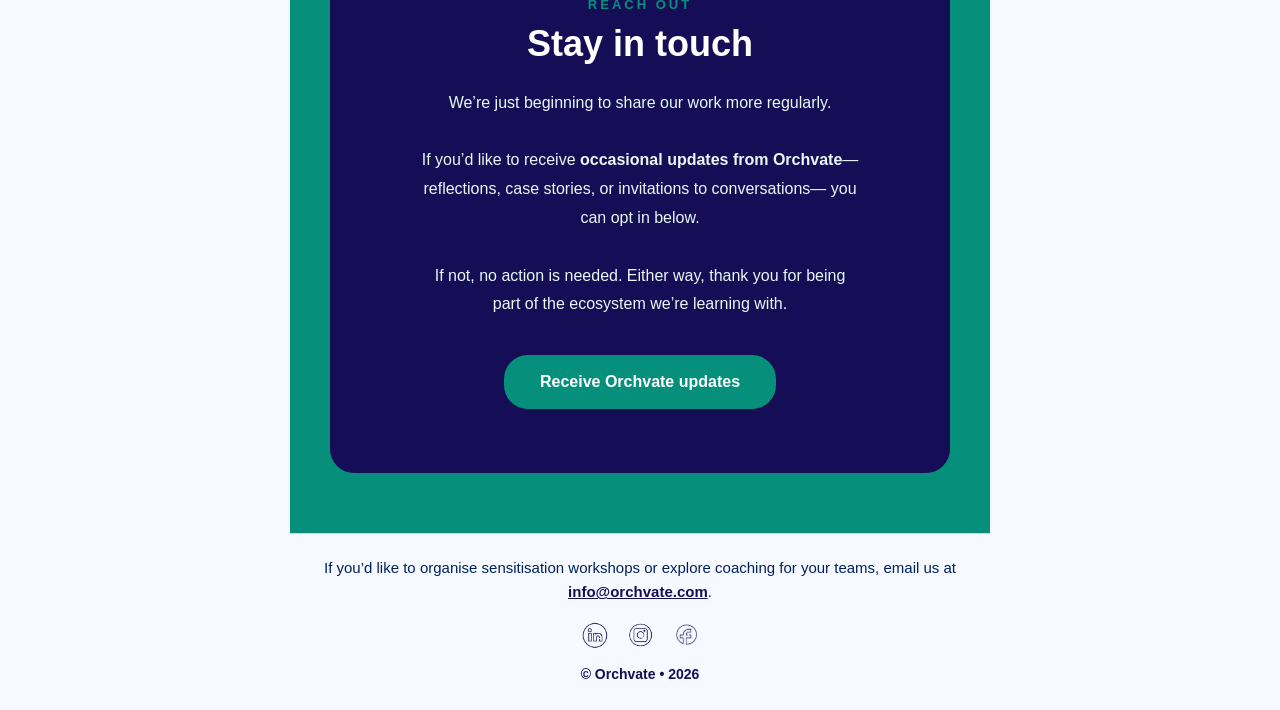
==== commit d2aa9bbe: "feat: handle Power Automate response and display status message" ====
--- a/index.html
+++ b/index.html
@@ -1984,8 +1984,27 @@
         const name = document.getElementById('modal-name').value;
         const submitBtn = this.querySelector('button[type="submit"]');
 
-        const success = await handleUpdatesSubmission(name, email, submitBtn);
-        if (success) {
+        const result = await handleUpdatesSubmission(name, email, submitBtn);
+        if (result) {
+          // Update the success message based on the response status
+          if (result.status) {
+            const successHeading = newsletterSuccess.querySelector('h2');
+            const successPara = newsletterSuccess.querySelector('p');
+            const secondPara = newsletterSuccess.querySelectorAll('p')[1];
+            
+            successHeading.textContent = "Subscription Status";
+            successPara.textContent = result.status;
+            
+            // If already subscribed, we don't need the "check your inbox" message
+            if (secondPara) {
+              if (result.status.toLowerCase().includes('already')) {
+                secondPara.style.display = 'none';
+              } else {
+                secondPara.style.display = 'block';
+              }
+            }
+          }
+
           newsletterForm.style.display = 'none';
           newsletterModal.querySelector('.modal-title').style.display = 'none';
           newsletterModal.querySelector('.modal-desc').style.display = 'none';
